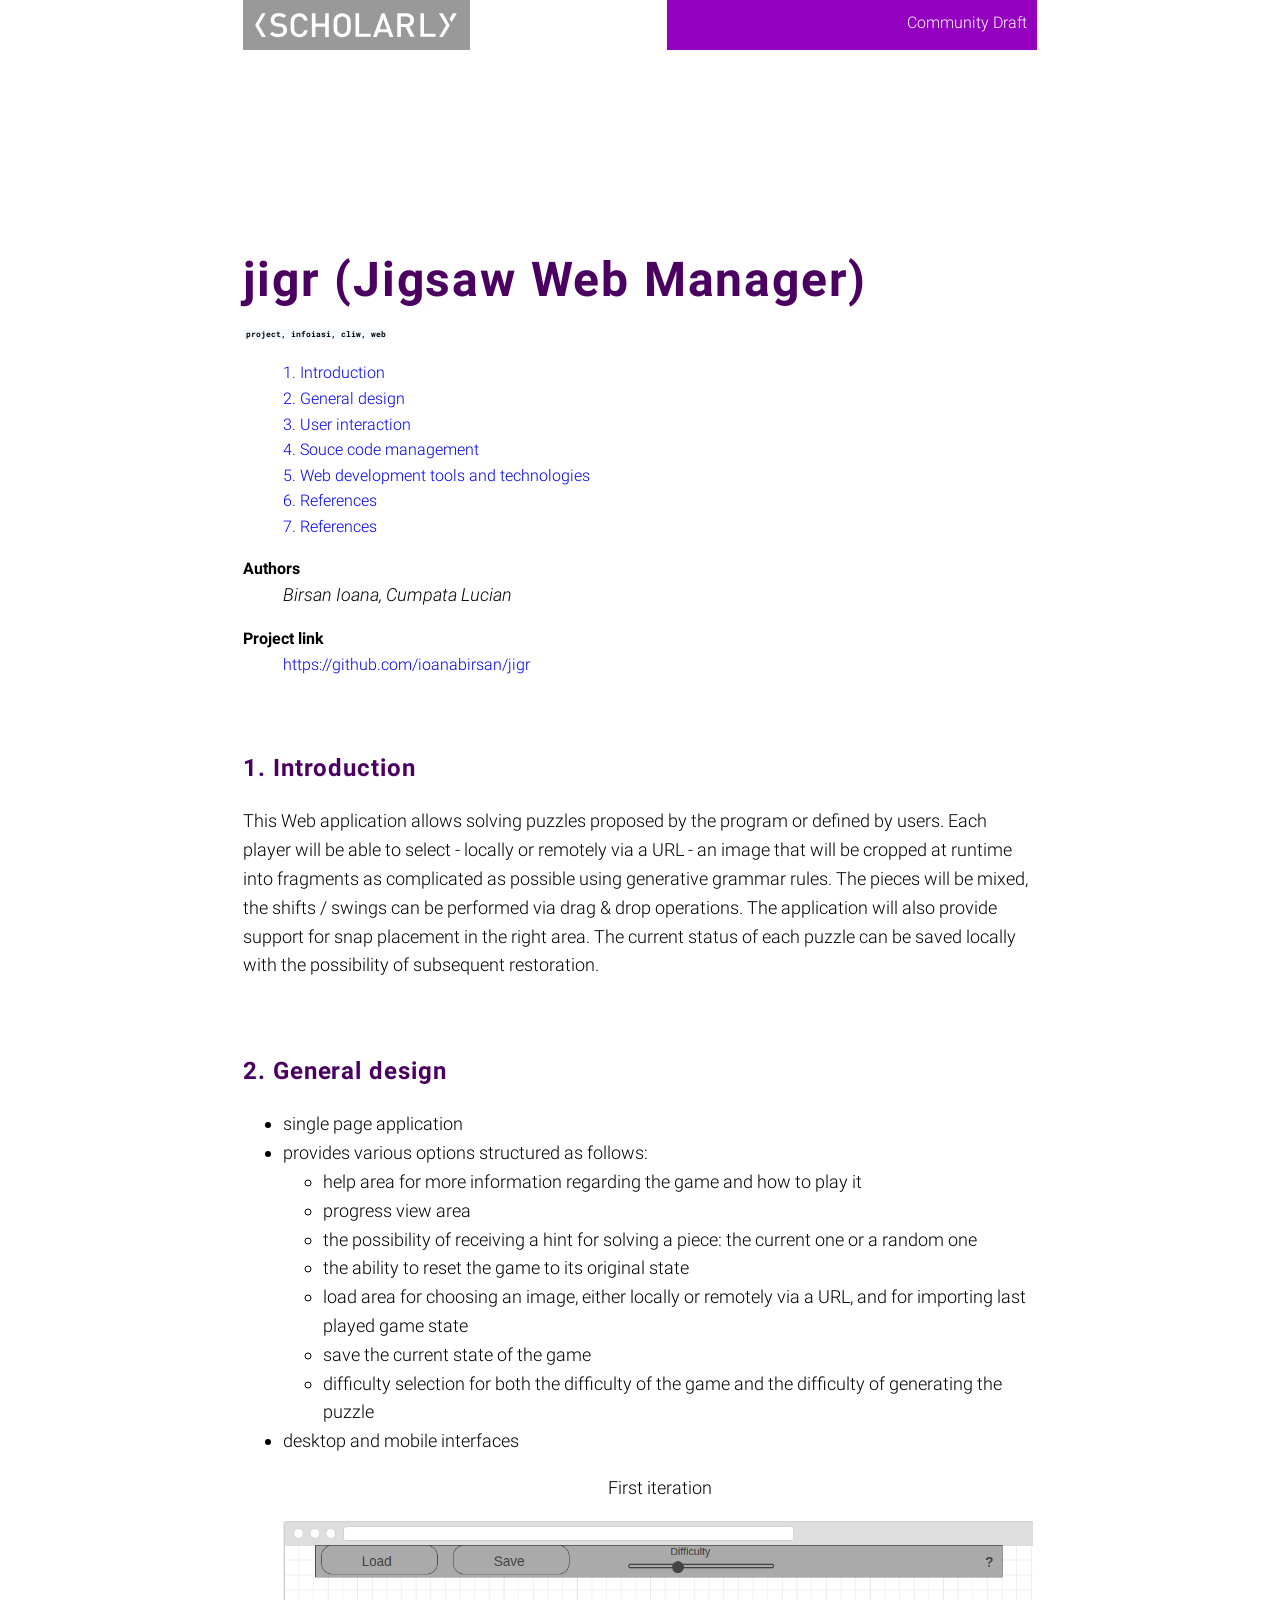
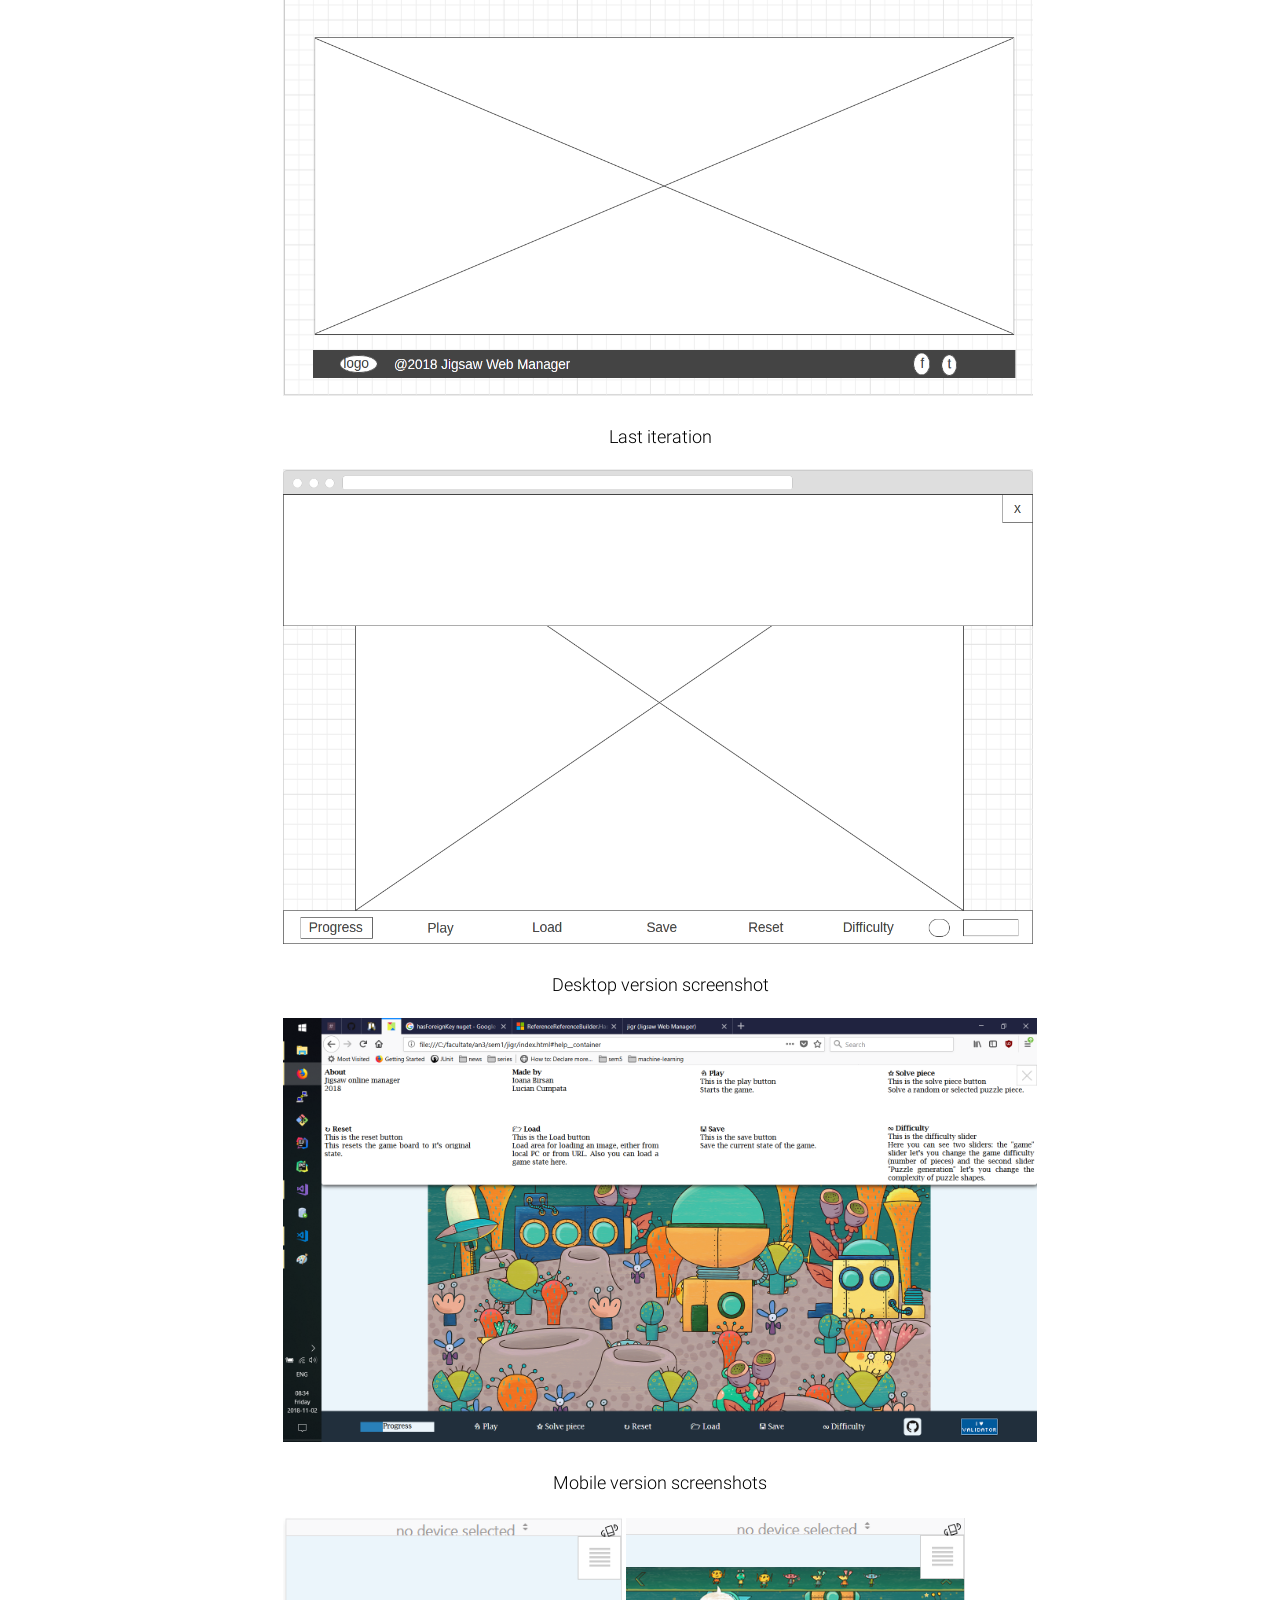
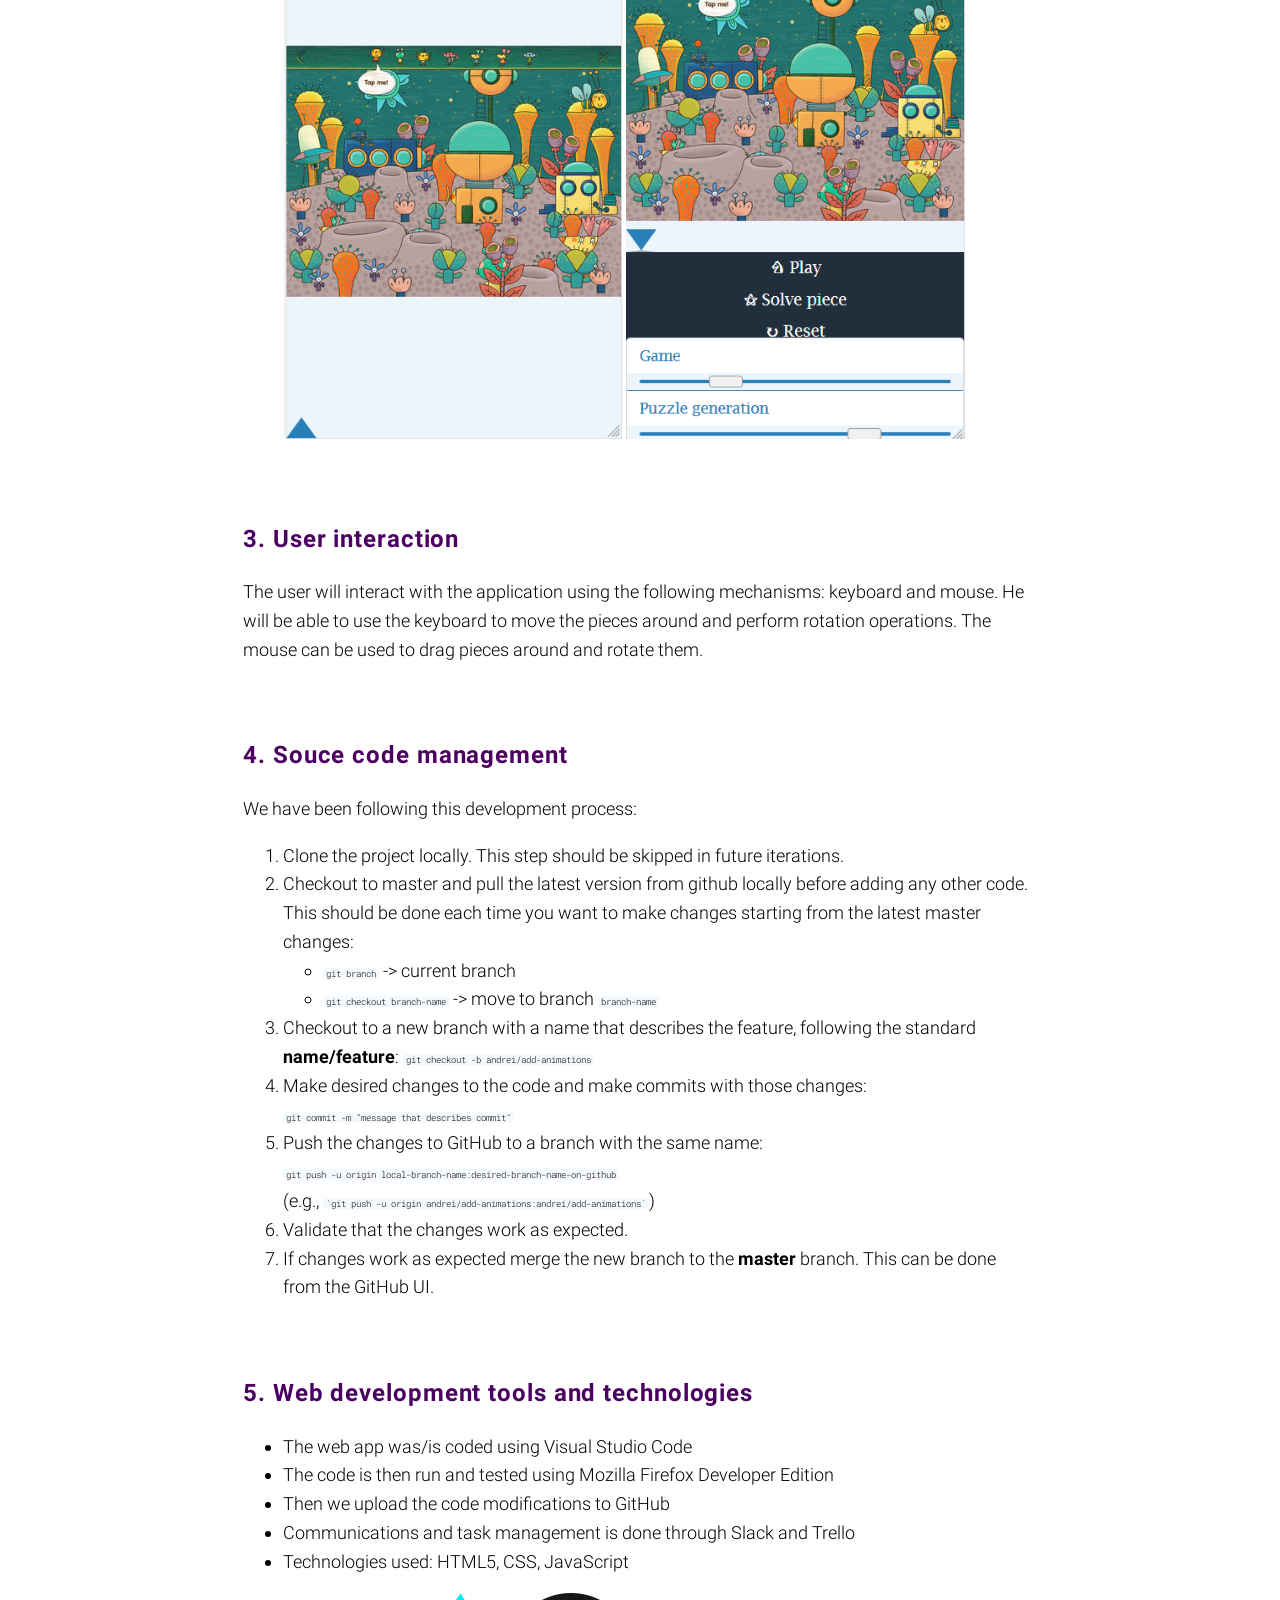
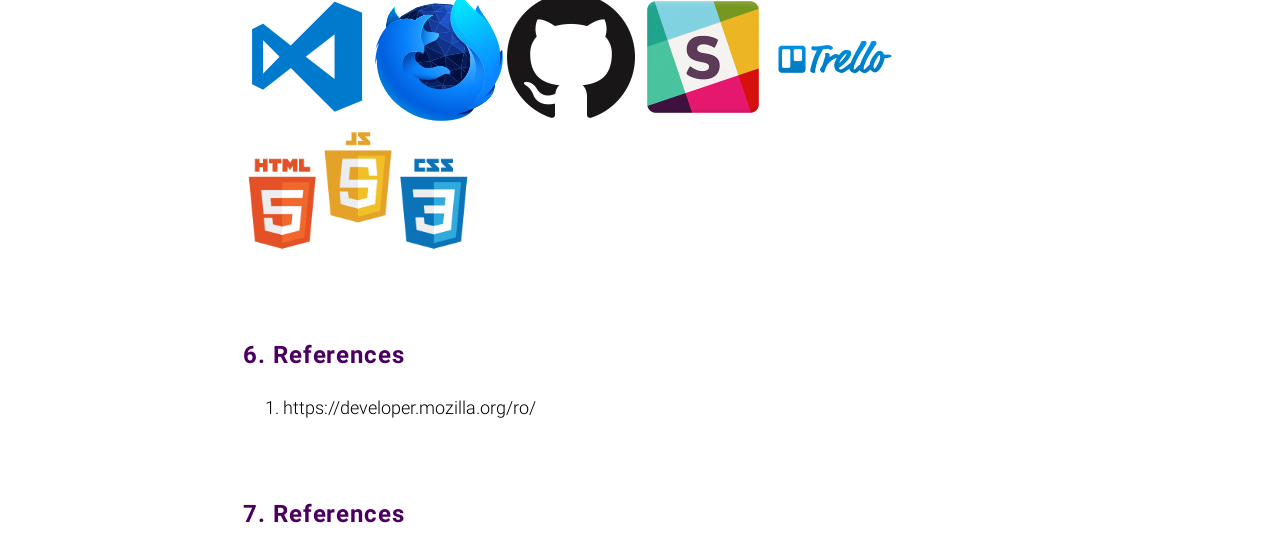
==== docs/index.html @ 9049e18c "Correct script reference location" ====
<!DOCTYPE html>
<html>

<head>
    <meta charset="utf-8">
    <meta name="viewport" content="width=device-width, initial-scale=1.0, user-scalable=yes">
    <title>jigr (Jigsaw Web Manager)</title>
    <link rel="stylesheet" href="css/scholarly.min.css">
    <script src="js/scholarly.min.js"></script>
</head>

<body prefix="schema: http://schema.org">
    <header>
        <div class="banner">
            <img src="scholarly-html.svg" width="227" height="50" alt="Scholarly HTML logo">
            <div class="status">Community Draft</div>
        </div>
        <h1>jigr (Jigsaw Web Manager)</h1>
        <code style=" font-weight:bold;">project, infoiasi, cliw,  web</code>
    </header>

    <div role="contentinfo">
        <dl>
            <dt>Authors</dt>
            <dd>
                <i style="font-size:large;">Birsan Ioana, Cumpata Lucian</i>
            </dd>
            <dt>Project link</dt>
            <dd>
                <a href="https://github.com/ioanabirsan/jigr">https://github.com/ioanabirsan/jigr </a>
            </dd>
        </dl>
    </div>

    <section id="introduction" role="doc-introduction">
        <h2>Introduction</h2>
        <p style="font-size:large;">
            This Web application allows solving puzzles proposed by the program or defined by users.
            Each player will be able to select - locally or remotely via a URL - an image
            that will be cropped at runtime into fragments as complicated as possible using generative grammar rules.
            The pieces will be mixed, the shifts / swings can be performed via drag & drop operations.
            The application will also provide support for snap placement in the right area.
            The current status of each puzzle can be saved locally with the possibility of subsequent restoration.
        </p>
    </section>

    <section id="concepts-on-design">
        <h2>General design</h2>
        <ul>
            <li style="font-size:large;">
                single page application
            </li>
            <li style="font-size:large;">
                provides various options structured as follows:
                <ul>
                    <li style="font-size:large;">help area for more information regarding the game and how to play it</li>
                    <li style="font-size:large;">progress view area</li>
                    <li style="font-size:large;">the possibility of receiving a hint for solving a piece: the current
                        one or a random one</li>
                    <li style="font-size:large;">the ability to reset the game to its original state</li>
                    <li style="font-size:large;">load area for choosing an image, either locally or remotely via a URL,
                        and for importing last played game state</li>
                    <li style="font-size:large;">save the current state of the game</li>
                    <li style="font-size:large;">difficulty selection for both the difficulty of the game and the
                        difficulty of generating the puzzle</li>
                </ul>
            </li>
            <li style="font-size:large;">
                desktop and mobile interfaces
                <p style="font-size:large; text-align: center;">First iteration</p>
                <img src="img/initial-layout.png" alt="initial desktop view" style="width:750px; height:475px;">
                <p style="font-size:large; text-align: center;">Last iteration</p>
                <img src="img/actual-layout.png" alt="initial desktop view" style="width:750px; height:475px;">
                <p style="font-size:large; text-align: center;">Desktop version screenshot</p>
                <img src="img/desktop.png" alt="desktop view" style="width:100%; height:100%;">
                <p style="font-size:large; text-align: center;">Mobile version screenshots</p>
                <img src="img/mobile-1.png" alt="mobile view" style="width:45%; height:100%;">
                <img src="img/mobile-2.png" alt="mobile view difficulty" style="width:45%; height:100%;">
            </li>
        </ul>
    </section>

    <section id="user-interaction">
        <h2>User interaction</h2>
        <p style="font-size:large;">The user will interact with the application using the following mechanisms:
            keyboard and mouse.
            He will be able to use the keyboard to move the pieces around and perform rotation operations. The mouse
            can be used
            to drag pieces around and rotate them.</p>
    </section>

    <section id="source-code-management">
        <h2>Souce code management</h2>
        <p style="font-size:large;">We have been following this development process:</p>
        <ol>
            <li style="font-size:large;">
                Clone the project locally. This step should be skipped in future iterations.
            </li>
            <li style="font-size:large;">
                Checkout to master and pull the latest version from github locally before adding any other code.
                This should be done each time you want to make changes starting from the latest master changes:
                <ul>
                    <li style="font-size:large;">
                        <code>git branch</code> -> current branch
                    </li>
                    <li style="font-size:large;">
                        <code>git checkout branch-name</code> -> move to branch <code>branch-name</code>
                    </li>
                </ul>
            </li>
            <li style="font-size:large;">
                Checkout to a new branch with a name that describes the feature, following the standard <b>name/feature</b>:
                <code>git checkout -b andrei/add-animations</code>
            </li>
            <li style="font-size:large;">
                Make desired changes to the code and make commits with those changes: <br>
                <code>git commit -m "message that describes commit"</code>
            </li>
            <li style="font-size:large;">
                Push the changes to GitHub to a branch with the same name: <br>
                <code>git push -u origin local-branch-name:desired-branch-name-on-github</code> <br>
                (e.g., <code>`git push -u origin andrei/add-animations:andrei/add-animations`</code>)
            </li>
            <li style="font-size:large;">
                Validate that the changes work as expected.
            </li>
            <li style="font-size:large;">
                If changes work as expected merge the new branch to the <b>master</b> branch. This can be done from the
                GitHub UI.
            </li>
        </ol>
    </section>

    <section id="web-dev-tools">
        <h2>Web development tools and technologies</h2>
        <ul>
            <li style="font-size:large;">
                The web app was/is coded using Visual Studio Code
            </li>
            <li style="font-size:large;">
                The code is then run and tested using Mozilla Firefox Developer Edition
            </li>
            <li style="font-size:large;">
                Then we upload the code modifications to GitHub
            </li>
            <li style="font-size:large;">
                Communications and task management is done through Slack and Trello
            </li>
            <li style="font-size:large;">
                Technologies used: HTML5, CSS, JavaScript
            </li>

        </ul>
        <img src="img/visual-studio-code-logo.png" alt="Visual Studio Code logo" style="width:128px; height:128px;">
        <img src="img/Firefox_Developer_Edition_Logo_2017.png" alt="Firefo dev logo" style="width:128px; height:128px;">
        <img src="img/github-logo.png" alt="GitHub logo" style="width:128px; height:128px;">
        <img src="img/Slack-logo.png" alt="Slack logo" style="width:128px; height:128px;">
        <img src="img/trello-logo.png" alt="Trello logo" style="width:128px; height:128px;">
        <img src="img/css3-html5-javascript-logo.png" alt="html5 css js logo" style="width:230px; height:128px;">
    </section>

    <section id="references">
        <h2>References</h2>
        <ol>
            <li style="font-size:large;">
                https://developer.mozilla.org/ro/
            </li>
        </ol>
    </section>

</body>

</html>
---- docs/css/scholarly.min.css ----
/*! normalize.css v3.0.3 | MIT License | github.com/necolas/normalize.css */html{font-family:sans-serif;-ms-text-size-adjust:100%;-webkit-text-size-adjust:100%}body{margin:0}article,aside,details,figcaption,figure,footer,header,hgroup,main,menu,nav,section,summary{display:block}audio,canvas,progress,video{display:inline-block;vertical-align:baseline}audio:not([controls]){display:none;height:0}[hidden],template{display:none}a{background-color:transparent}a:active,a:hover{outline:0}abbr[title]{border-bottom:1px dotted}b,strong{font-weight:700}dfn{font-style:italic}h1{font-size:2em;margin:.67em 0}mark{background:#ff0;color:#000}small{font-size:80%}sub,sup{font-size:75%;line-height:0;position:relative;vertical-align:baseline}sup{top:-.5em}sub{bottom:-.25em}img{border:0}svg:not(:root){overflow:hidden}figure{margin:1em 40px}hr{box-sizing:content-box;height:0}pre{overflow:auto}code,kbd,pre,samp{font-family:monospace;font-size:1em}button,input,optgroup,select,textarea{color:inherit;font:inherit;margin:0}button{overflow:visible}button,select{text-transform:none}button,html input[type=button],input[type=reset],input[type=submit]{-webkit-appearance:button;cursor:pointer}button[disabled],html input[disabled]{cursor:default}button::-moz-focus-inner,input::-moz-focus-inner{border:0;padding:0}input{line-height:normal}input[type=checkbox],input[type=radio]{box-sizing:border-box;padding:0}input[type=number]::-webkit-inner-spin-button,input[type=number]::-webkit-outer-spin-button{height:auto}input[type=search]{-webkit-appearance:textfield;box-sizing:content-box}input[type=search]::-webkit-search-cancel-button,input[type=search]::-webkit-search-decoration{-webkit-appearance:none}fieldset{border:1px solid silver;margin:0 2px;padding:.35em .625em .75em}legend{border:0;padding:0}textarea{overflow:auto}optgroup{font-weight:700}table{border-collapse:collapse;border-spacing:0}td,th{padding:0}@font-face{font-family:Roboto;font-weight:300;font-style:normal;src:url(../fonts/Roboto-300/Roboto-300.eot);src:url(../fonts/Roboto-300/Roboto-300.eot?#iefix) format('embedded-opentype'),local('Roboto Light'),local('Roboto-300'),url(../fonts/Roboto-300/Roboto-300.woff2) format('woff2'),url(../fonts/Roboto-300/Roboto-300.woff) format('woff'),url(../fonts/Roboto-300/Roboto-300.ttf) format('truetype'),url(../fonts/Roboto-300/Roboto-300.svg#Roboto) format('svg')}@font-face{font-family:Roboto;font-weight:700;font-style:normal;src:url(../fonts/Roboto-700/Roboto-700.eot);src:url(../fonts/Roboto-700/Roboto-700.eot?#iefix) format('embedded-opentype'),local('Roboto Bold'),local('Roboto-700'),url(../fonts/Roboto-700/Roboto-700.woff2) format('woff2'),url(../fonts/Roboto-700/Roboto-700.woff) format('woff'),url(../fonts/Roboto-700/Roboto-700.ttf) format('truetype'),url(../fonts/Roboto-700/Roboto-700.svg#Roboto) format('svg')}@font-face{font-family:Roboto;font-weight:300;font-style:italic;src:url(../fonts/Roboto-300italic/Roboto-300italic.eot);src:url(../fonts/Roboto-300italic/Roboto-300italic.eot?#iefix) format('embedded-opentype'),local('Roboto Light Italic'),local('Roboto-300italic'),url(../fonts/Roboto-300italic/Roboto-300italic.woff2) format('woff2'),url(../fonts/Roboto-300italic/Roboto-300italic.woff) format('woff'),url(../fonts/Roboto-300italic/Roboto-300italic.ttf) format('truetype'),url(../fonts/Roboto-300italic/Roboto-300italic.svg#Roboto) format('svg')}@font-face{font-family:Roboto;font-weight:700;font-style:italic;src:url(../fonts/Roboto-700italic/Roboto-700italic.eot);src:url(../fonts/Roboto-700italic/Roboto-700italic.eot?#iefix) format('embedded-opentype'),local('Roboto Bold Italic'),local('Roboto-700italic'),url(../fonts/Roboto-700italic/Roboto-700italic.woff2) format('woff2'),url(../fonts/Roboto-700italic/Roboto-700italic.woff) format('woff'),url(../fonts/Roboto-700italic/Roboto-700italic.ttf) format('truetype'),url(../fonts/Roboto-700italic/Roboto-700italic.svg#Roboto) format('svg')}@font-face{font-family:Roboto Mono;font-weight:300;font-style:normal;src:url(../fonts/Roboto-Mono-300/Roboto-Mono-300.eot);src:url(../fonts/Roboto-Mono-300/Roboto-Mono-300.eot?#iefix) format('embedded-opentype'),local('Roboto Mono Light'),local('Roboto-Mono-300'),url(../fonts/Roboto-Mono-300/Roboto-Mono-300.woff2) format('woff2'),url(../fonts/Roboto-Mono-300/Roboto-Mono-300.woff) format('woff'),url(../fonts/Roboto-Mono-300/Roboto-Mono-300.ttf) format('truetype'),url(../fonts/Roboto-Mono-300/Roboto-Mono-300.svg#RobotoMono) format('svg')}@font-face{font-family:Roboto Mono;font-weight:700;font-style:normal;src:url(../fonts/Roboto-Mono-700/Roboto-Mono-700.eot);src:url(../fonts/Roboto-Mono-700/Roboto-Mono-700.eot?#iefix) format('embedded-opentype'),local('Roboto Mono Bold'),local('Roboto-Mono-700'),url(../fonts/Roboto-Mono-700/Roboto-Mono-700.woff2) format('woff2'),url(../fonts/Roboto-Mono-700/Roboto-Mono-700.woff) format('woff'),url(../fonts/Roboto-Mono-700/Roboto-Mono-700.ttf) format('truetype'),url(../fonts/Roboto-Mono-700/Roboto-Mono-700.svg#RobotoMono) format('svg')}body{max-width:21cm;margin:auto;line-height:1.6;font-weight:300;font-family:Roboto,sans-serif}header>h1{margin:0;font-size:3em;padding-top:4em}div.banner{display:-webkit-flex;display:-ms-flexbox;display:flex;-webkit-justify-content:space-between;-ms-flex-pack:justify;justify-content:space-between}div.banner>img{height:100%}div.banner>div.status{color:#fff;background:#9400bf;width:350px;padding:10px;text-align:right}h1,h2,h3,h4,h5,h6{letter-spacing:.0375em}h1,h2{color:#4b0061}h2{margin-top:3em}h3{margin-top:2.5em}h4{font-weight:300;font-size:1.2em;-webkit-font-feature-settings:"c2sc";font-feature-settings:"c2sc";font-variant:small-caps;margin:2em 0 .5em}[role=contentinfo] a{text-decoration:none}[role=directory] ol,ol[role=directory]{list-style-type:none}[role=contentinfo] dt{font-weight:700}[role=contentinfo] dd{margin-bottom:1em}a.onto{text-decoration:none;background:linear-gradient(0deg,rgba(255,0,0,.4),rgba(255,0,0,.4) 15%,#fff 16%);color:#434343}a.onto,code,pre{font-family:Roboto Mono,monospace; background-color:  #f4f9fe ; border-radius: 3px; padding: 0 3px; font-size: 0.5em;}p.issue{border-left:3px solid red;padding:.5em 1em}@media screen and (max-width:577px){div.status{width:auto}}@media screen and (max-width:980px){body{margin:0 2em}}
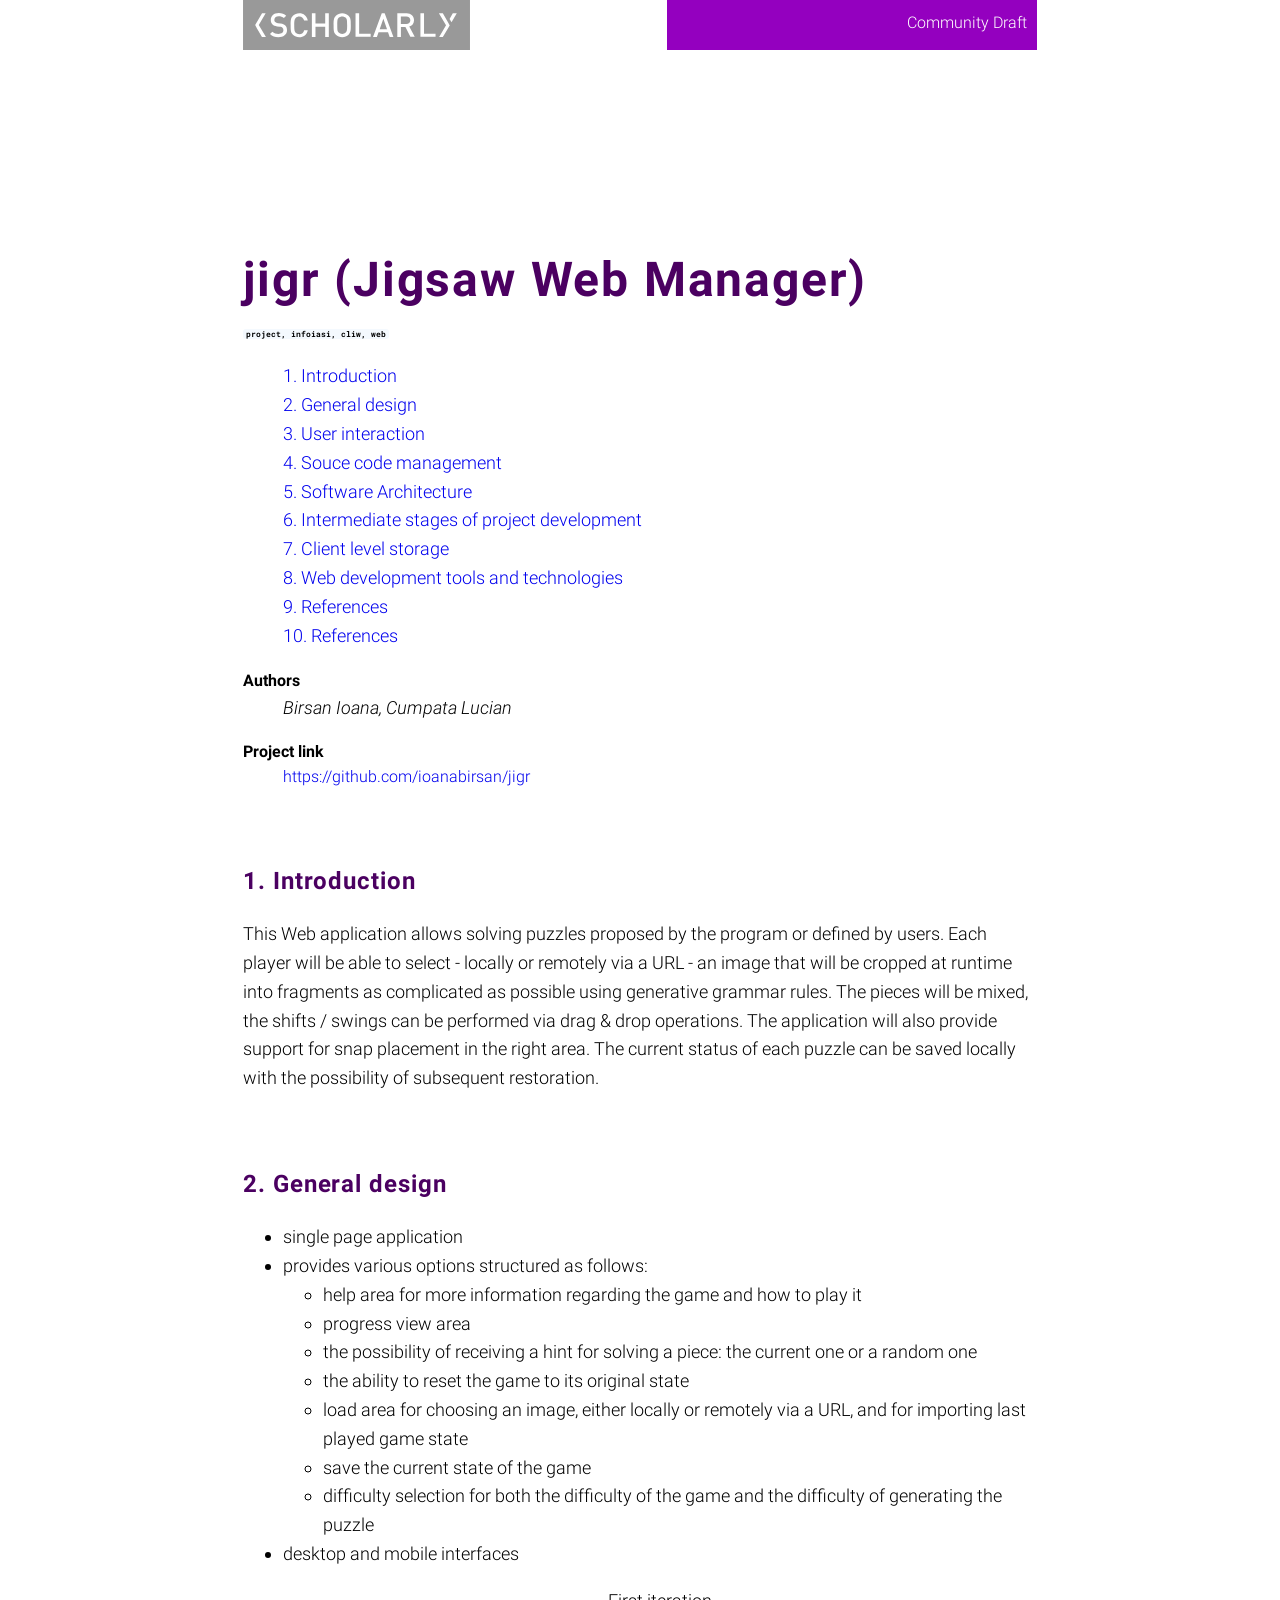
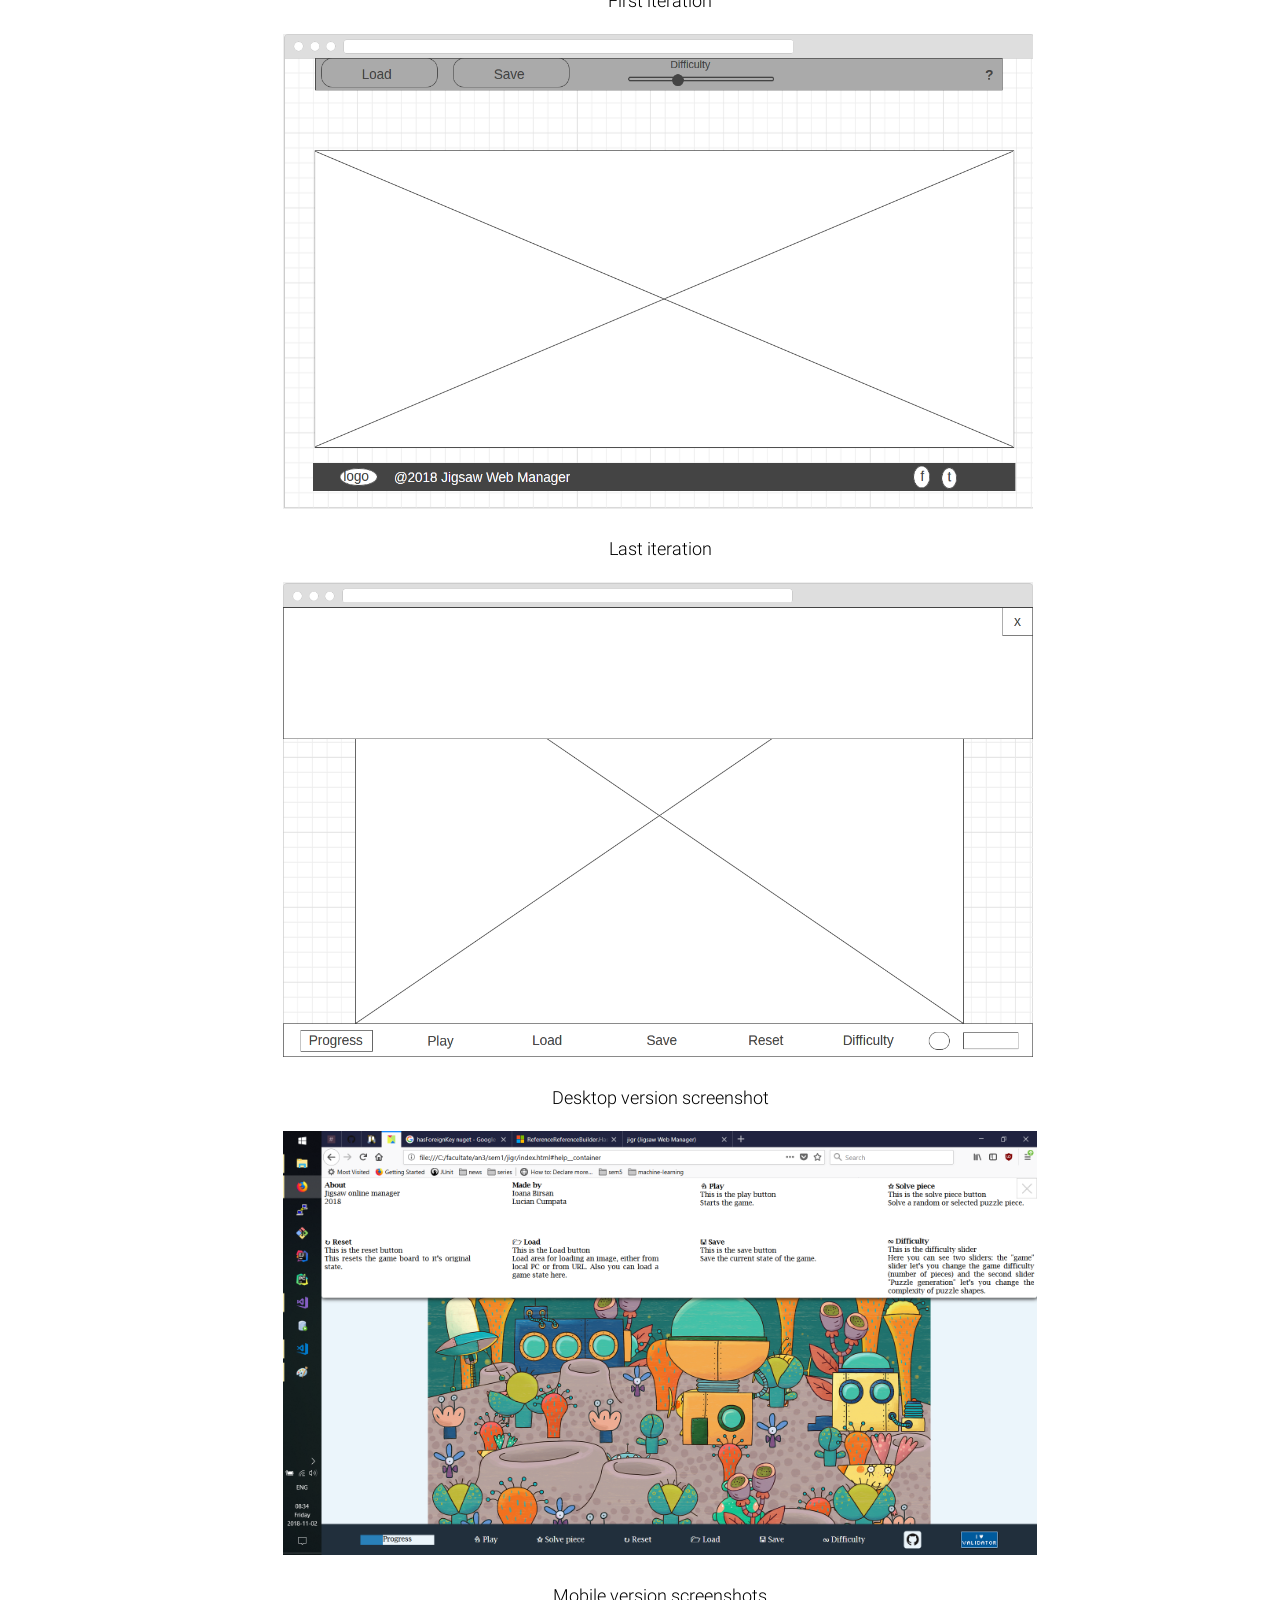
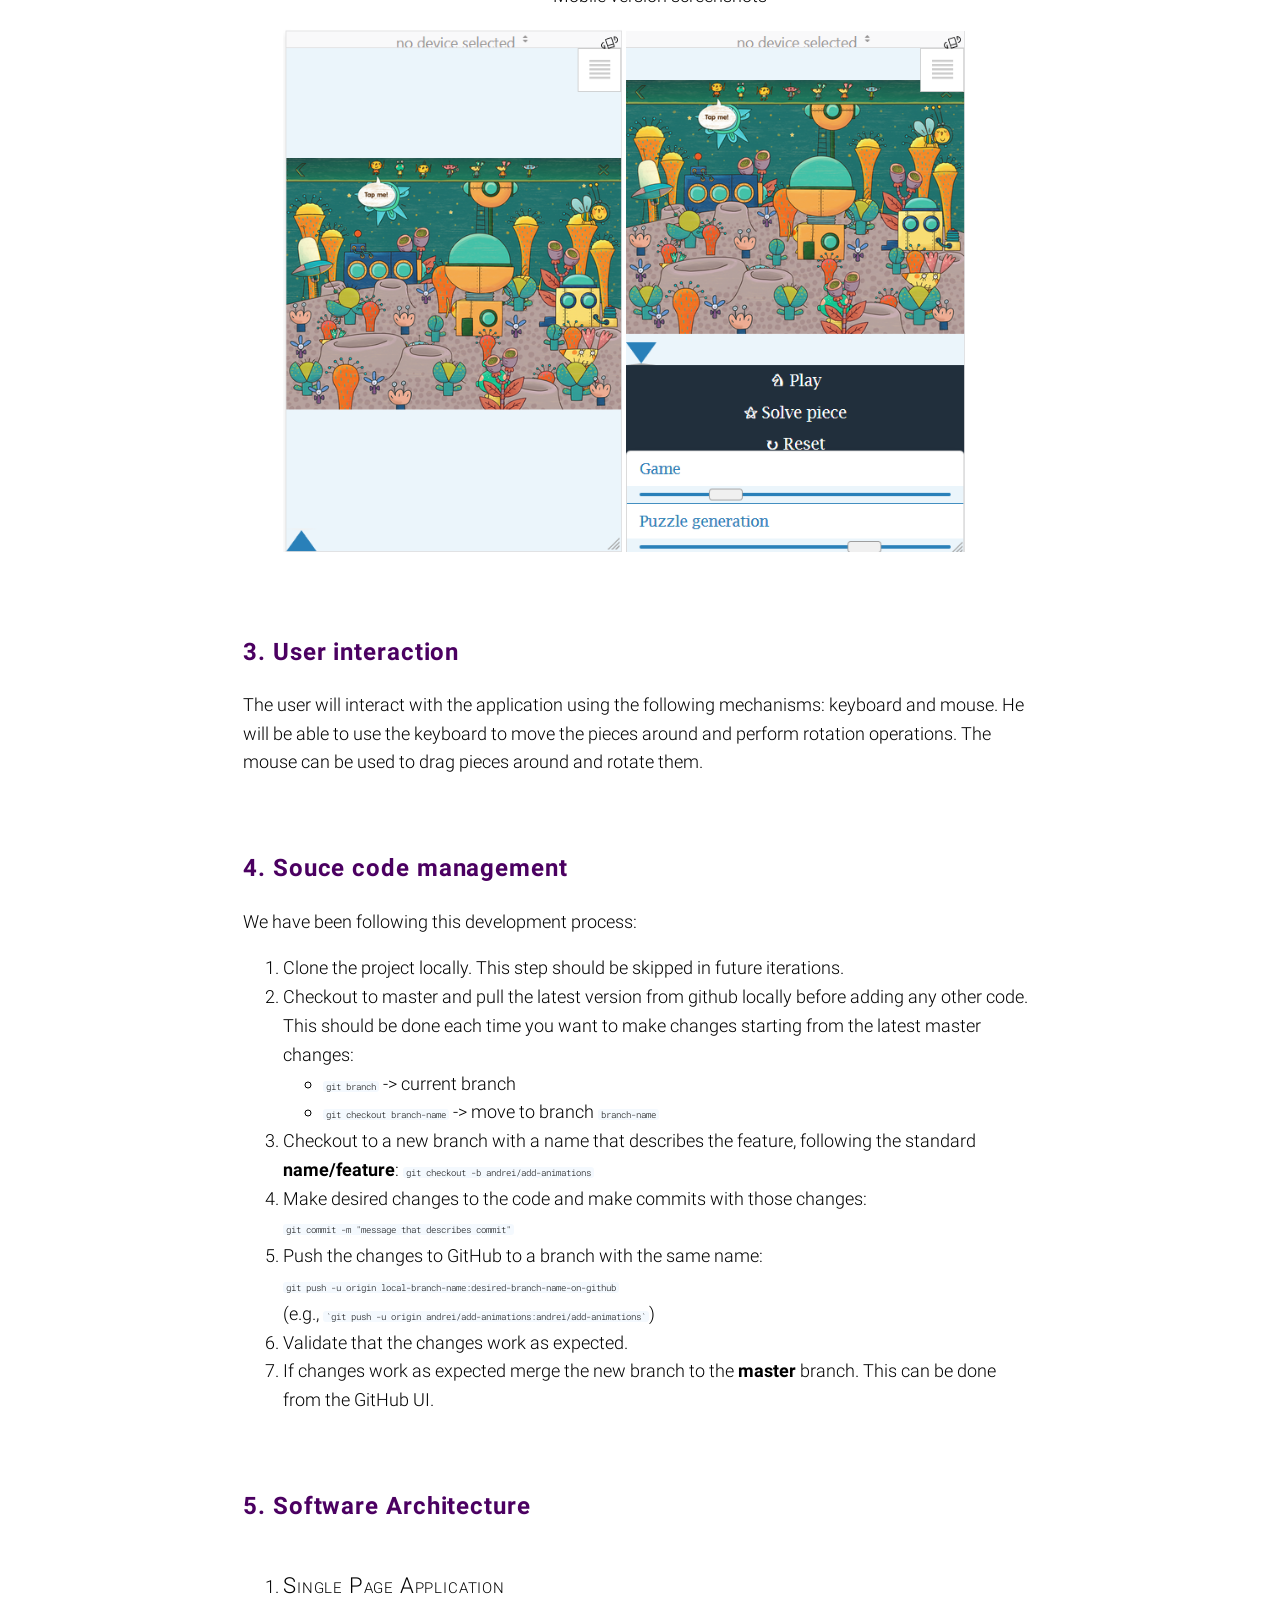
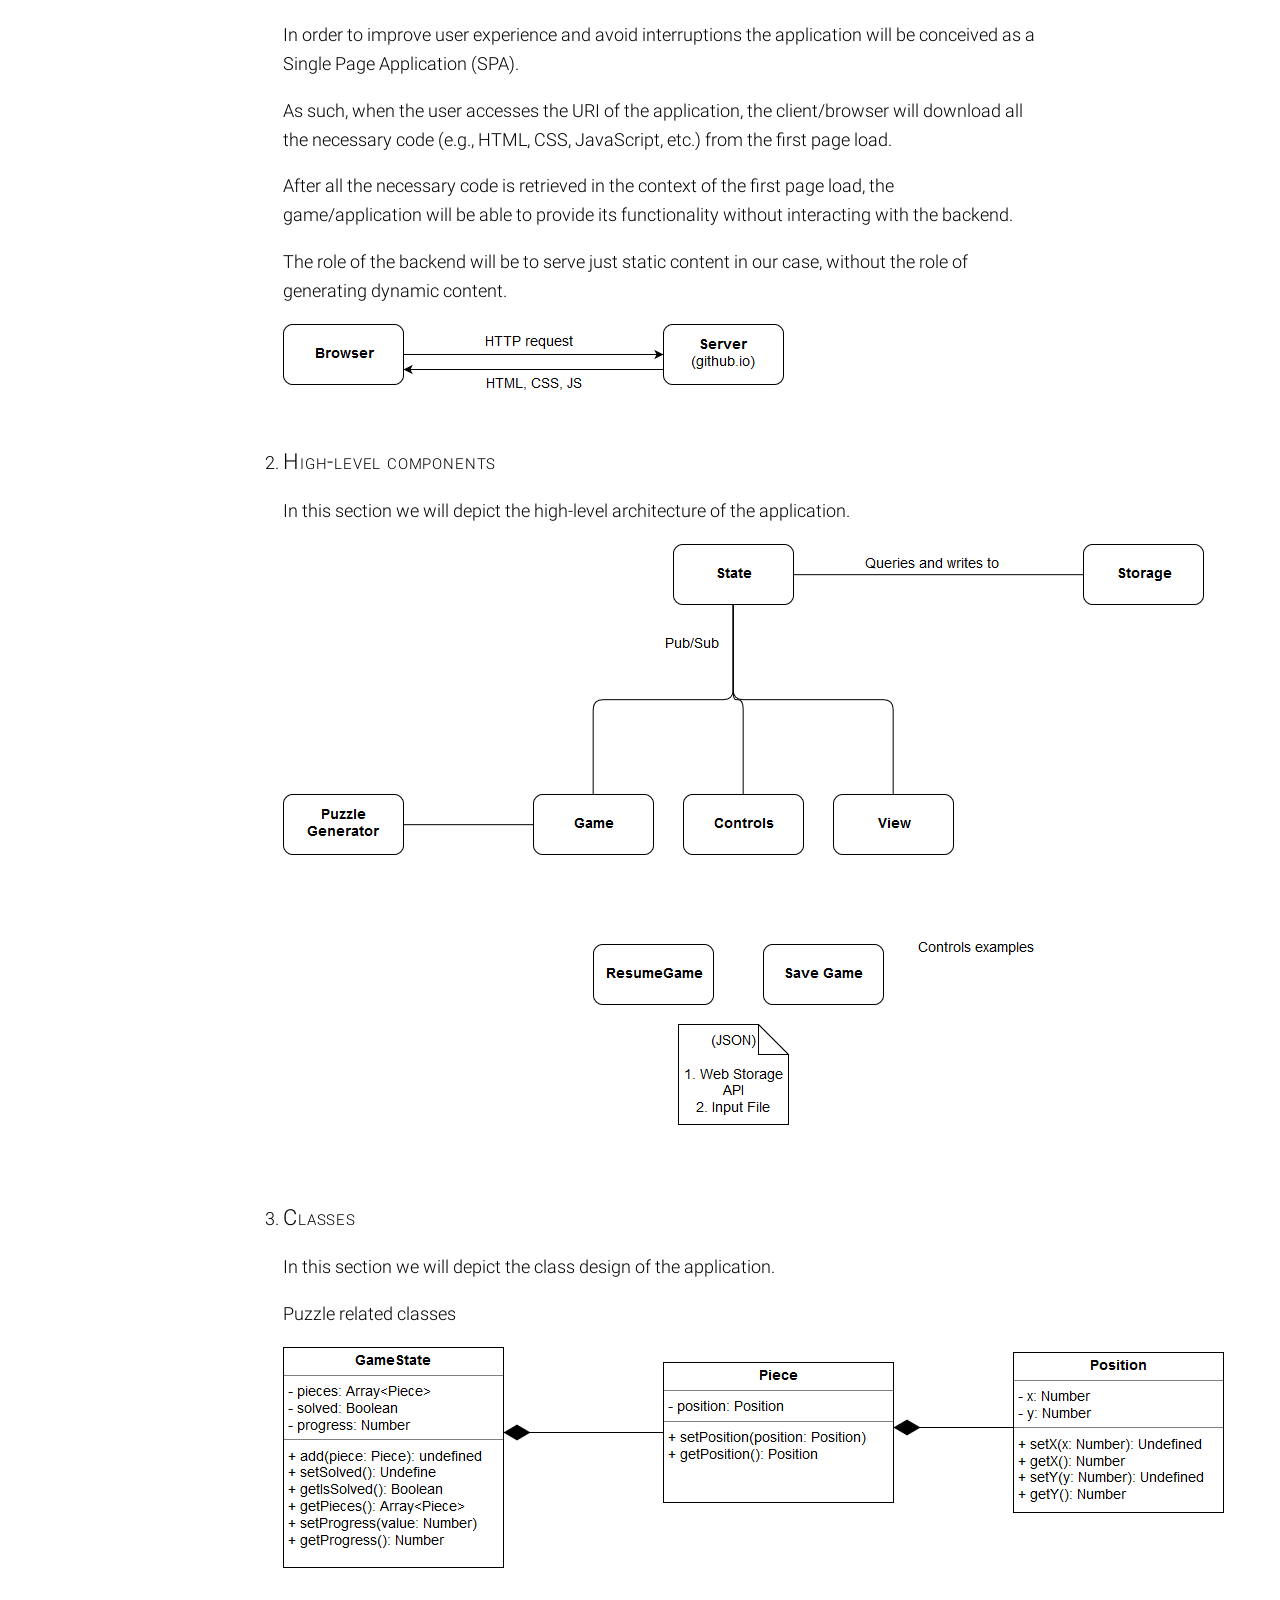
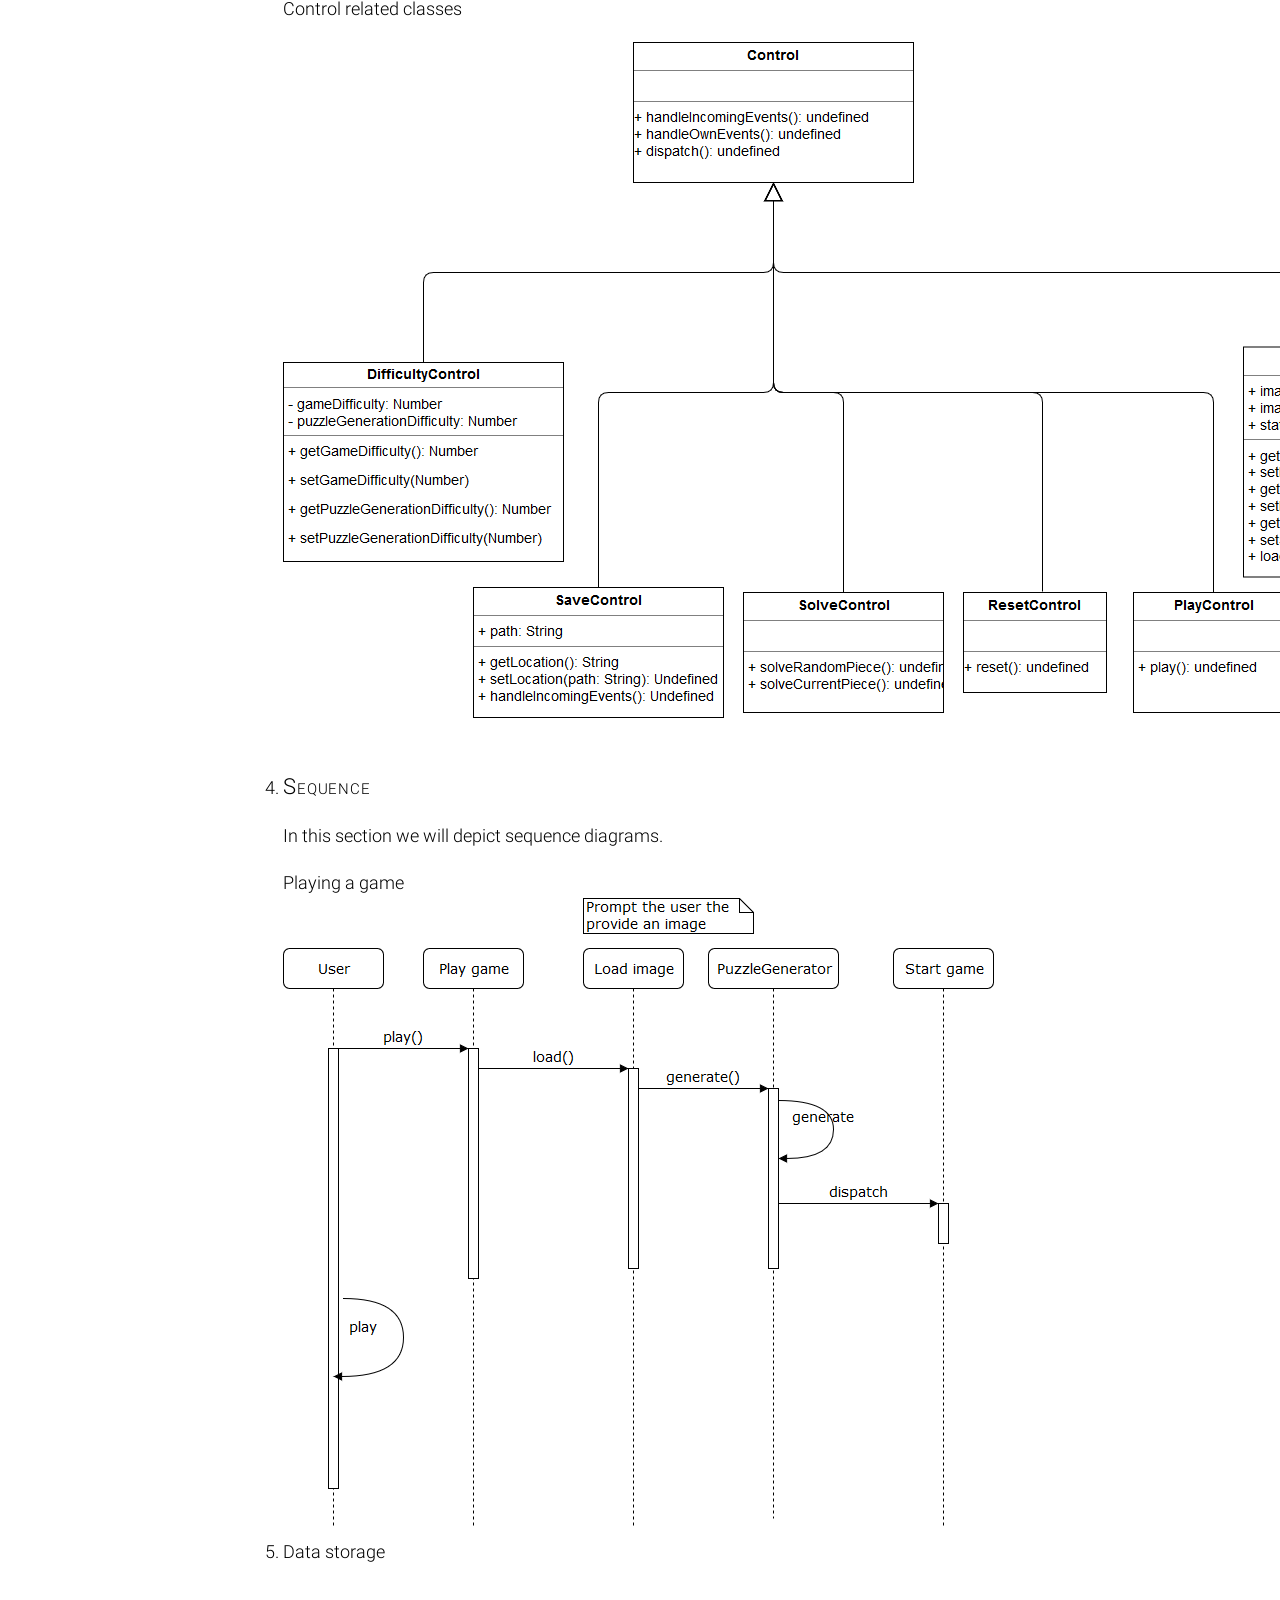
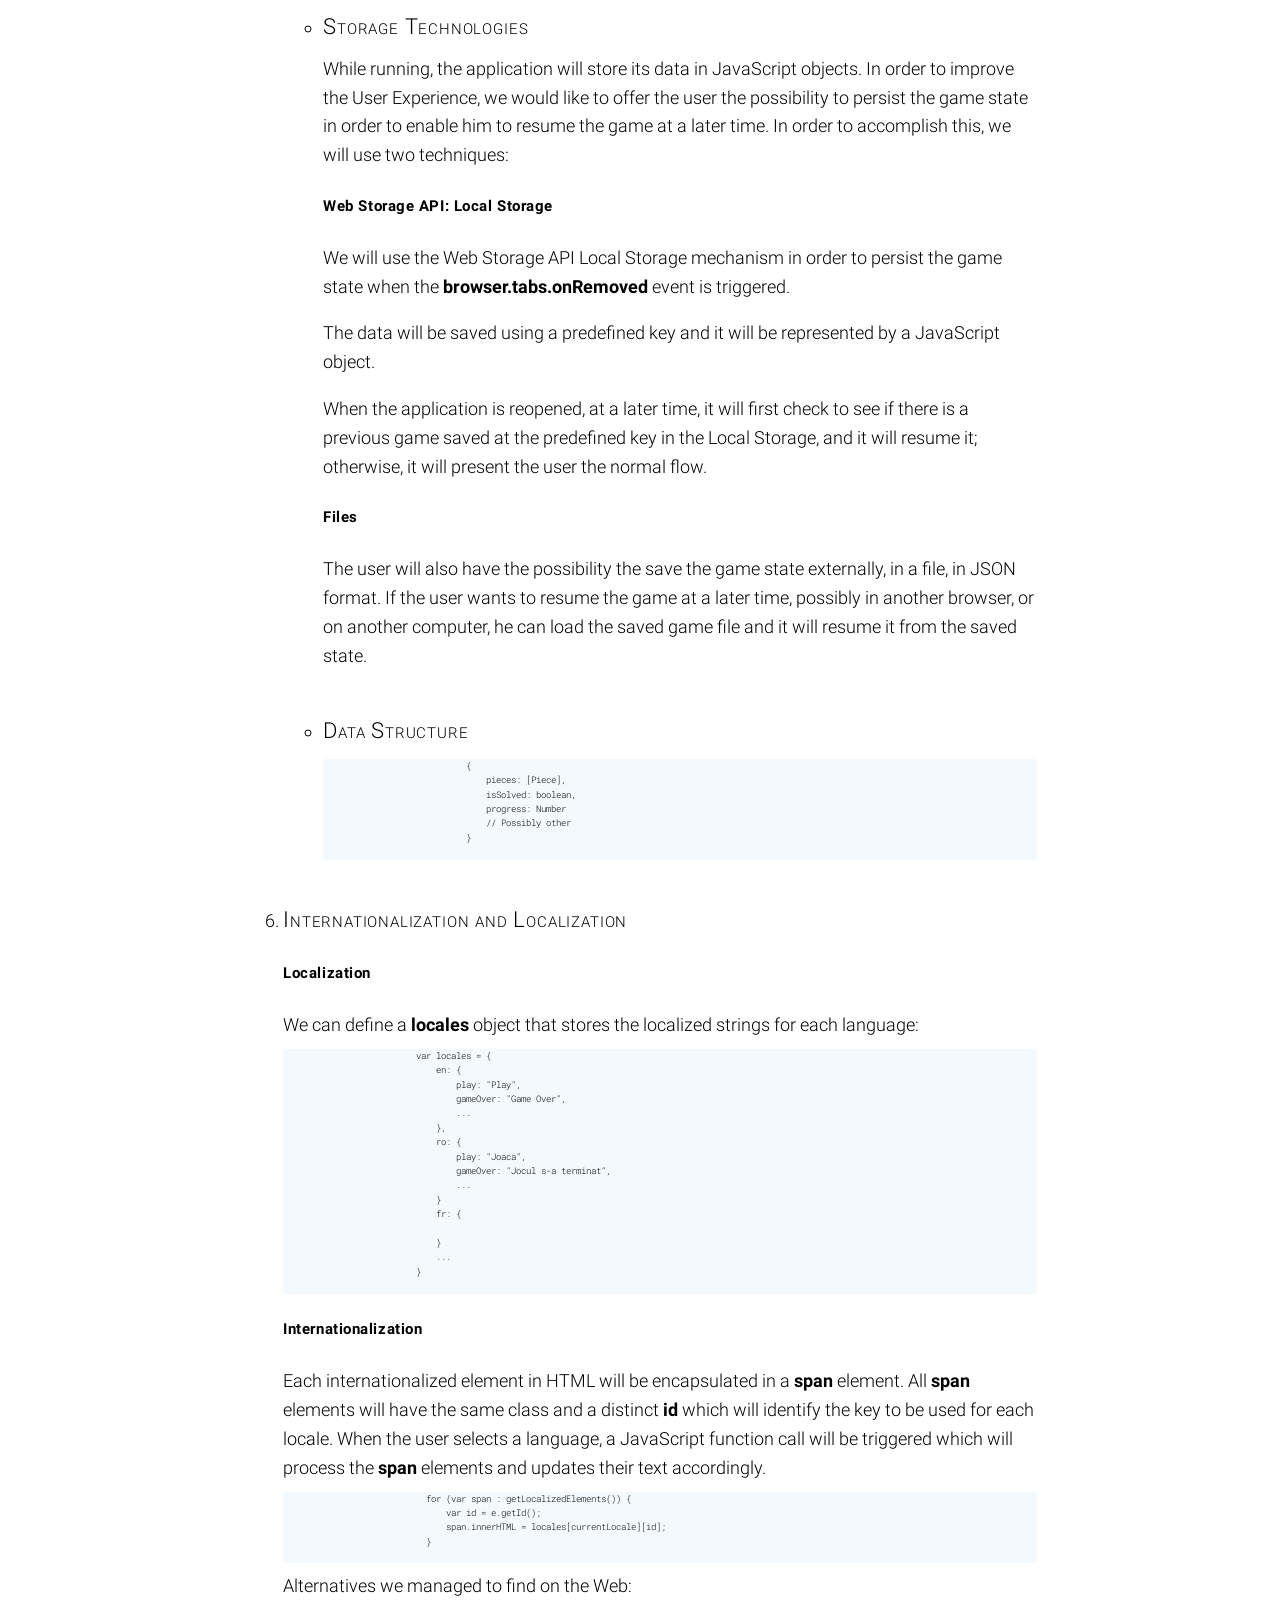
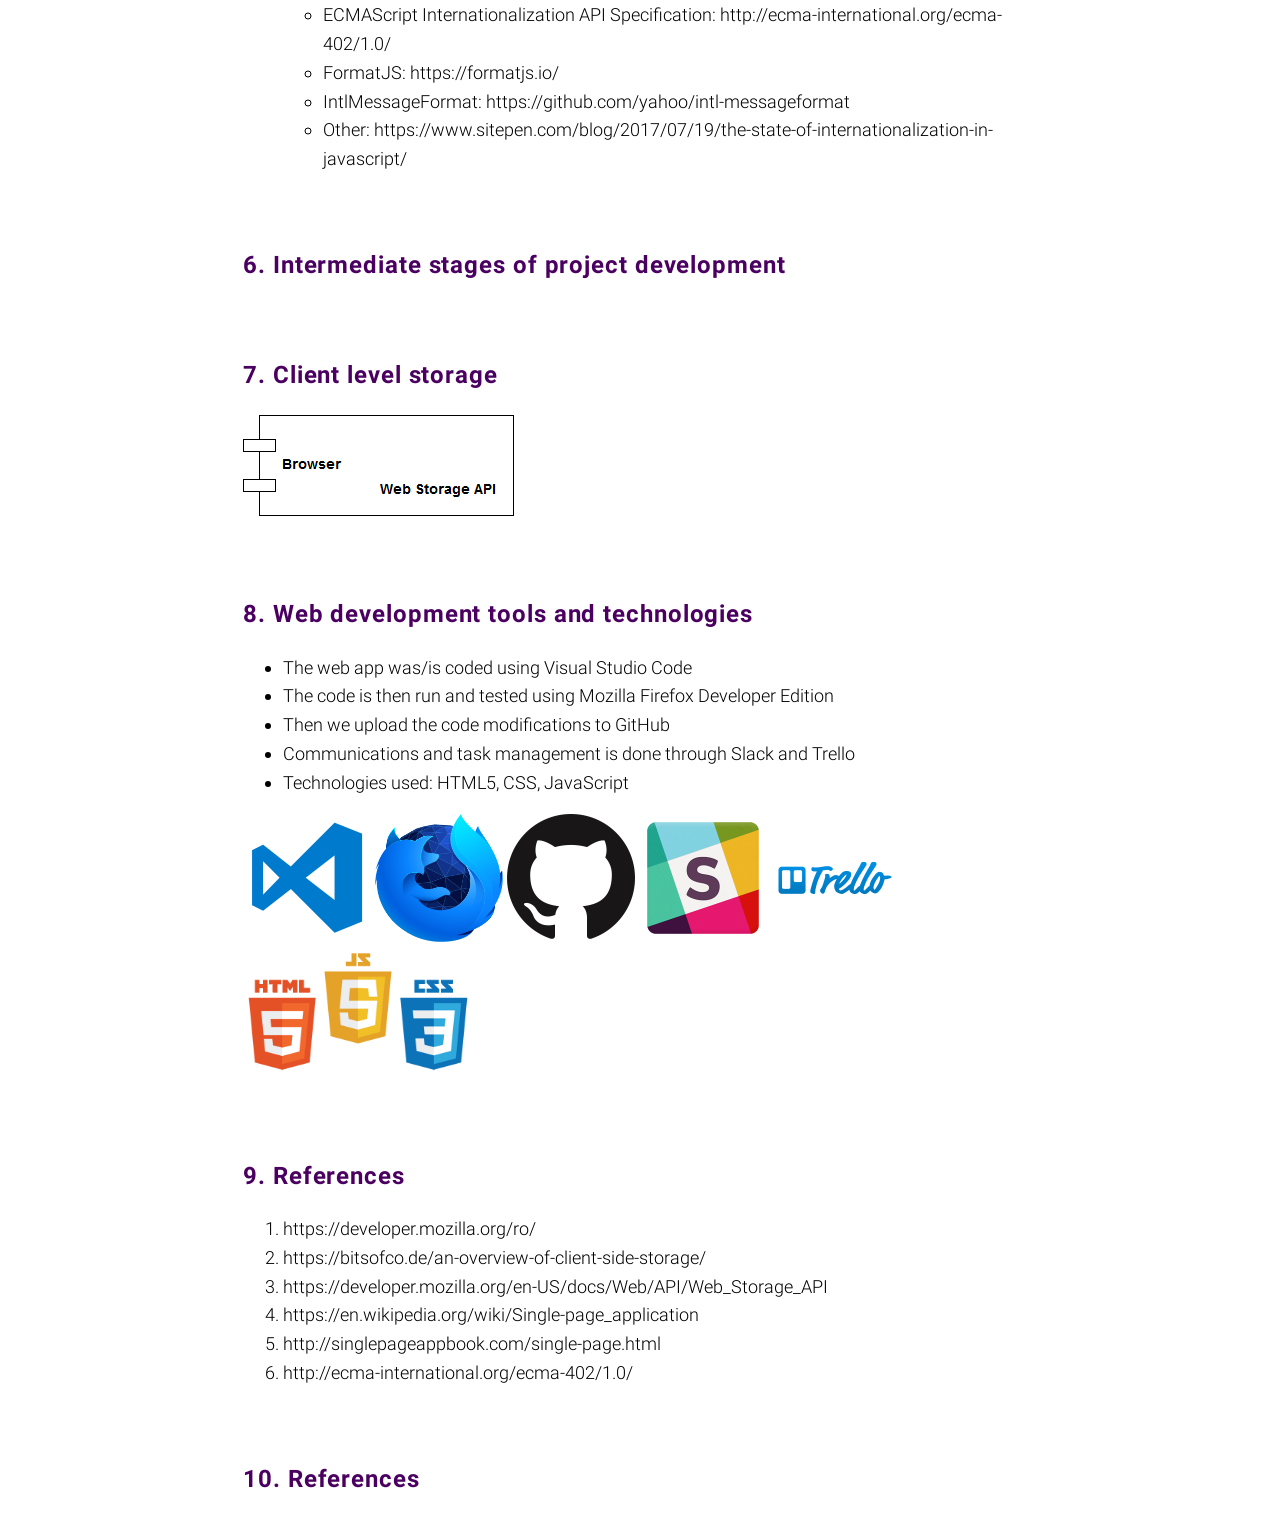
==== commit 6c31901f: "Add documentation for project architecture" ====
--- a/docs/index.html
+++ b/docs/index.html
@@ -7,16 +7,23 @@
     <title>jigr (Jigsaw Web Manager)</title>
     <link rel="stylesheet" href="css/scholarly.min.css">
     <script src="js/scholarly.min.js"></script>
+
+    <style>
+        p, li, ol {
+            font-size: large;
+        }
+    </style>
 </head>
 
-<body prefix="schema: http://schema.org">
-    <header>
-        <div class="banner">
-            <img src="scholarly-html.svg" width="227" height="50" alt="Scholarly HTML logo">
-            <div class="status">Community Draft</div>
-        </div>
-        <h1>jigr (Jigsaw Web Manager)</h1>
-        <code style=" font-weight:bold;">project, infoiasi, cliw,  web</code>
+<body itemscope="itemscope" itemtype="https://schema.org/ScholarlyArticle" schema: http://schema.org"> <header
+    itemscope="itemscope" itemtype="https://schema.org/WPHeader">
+    <div class="banner">
+        <img itemscope="itemscope" itemtype="https://schema.org/ImageObject" src="scholarly-html.svg" width="227"
+            height="50" alt="Scholarly HTML logo">
+        <div class="status">Community Draft</div>
+    </div>
+    <h1 itemscope="itemscope" itemtype="https://schema.org/Game">jigr (Jigsaw Web Manager)</h1>
+    <code itemscope="itemscope" itemtype="https://schema.org/CollegeOrUniversity" style=" font-weight:bold;">project, infoiasi, cliw,  web</code>
     </header>
 
     <div role="contentinfo">
@@ -68,14 +75,19 @@
             <li style="font-size:large;">
                 desktop and mobile interfaces
                 <p style="font-size:large; text-align: center;">First iteration</p>
-                <img src="img/initial-layout.png" alt="initial desktop view" style="width:750px; height:475px;">
+                <img itemscope="itemscope" itemtype="https://schema.org/ImageObject" src="img/initial-layout.png" alt="initial desktop view"
+                    style="width:750px; height:475px;">
                 <p style="font-size:large; text-align: center;">Last iteration</p>
-                <img src="img/actual-layout.png" alt="initial desktop view" style="width:750px; height:475px;">
+                <img itemscope="itemscope" itemtype="https://schema.org/ImageObject" src="img/actual-layout.png" alt="initial desktop view"
+                    style="width:750px; height:475px;">
                 <p style="font-size:large; text-align: center;">Desktop version screenshot</p>
-                <img src="img/desktop.png" alt="desktop view" style="width:100%; height:100%;">
+                <img itemscope="itemscope" itemtype="https://schema.org/ImageObject" src="img/desktop.png" alt="desktop view"
+                    style="width:100%; height:100%;">
                 <p style="font-size:large; text-align: center;">Mobile version screenshots</p>
-                <img src="img/mobile-1.png" alt="mobile view" style="width:45%; height:100%;">
-                <img src="img/mobile-2.png" alt="mobile view difficulty" style="width:45%; height:100%;">
+                <img itemscope="itemscope" itemtype="https://schema.org/ImageObject" src="img/mobile-1.png" alt="mobile view"
+                    style="width:45%; height:100%;">
+                <img itemscope="itemscope" itemtype="https://schema.org/ImageObject" src="img/mobile-2.png" alt="mobile view difficulty"
+                    style="width:45%; height:100%;">
             </li>
         </ul>
     </section>
@@ -131,6 +143,176 @@
         </ol>
     </section>
 
+    <section id="software-architecture">
+        <h2>Software Architecture</h2>
+        <ol>
+            <li style="font-size:large;">
+                <h4>Single Page Application</h4>
+                <p>
+                    In order to improve user experience and
+                    avoid interruptions the application will be conceived
+                    as a Single Page Application (SPA).
+                </p>
+                <p>
+                    As such, when the user accesses the URI of the application,
+                    the client/browser will download all the necessary
+                    code (e.g., HTML, CSS, JavaScript, etc.) from the first page load.
+                </p>
+                <p>
+                    After all the necessary code is retrieved in the context
+                    of the first page load, the game/application will be able to provide
+                    its functionality without interacting with the backend.
+                </p>    
+                <p>
+                    The role of the backend will be to serve just static content in
+                    our case, without the role of generating dynamic content.
+                </p>
+                <img src="diagrams/component/client-server.png" alt="client-server-diagram">
+            </li>
+            <li style="font-size:large;">
+                <h4>High-level components</h4>
+                <p>
+                    In this section we will depict the high-level architecture of the 
+                    application. 
+                </p>
+                <img src="diagrams/component/high-level.png" alt="High level">
+            </li>
+            <li style="font-size:large;">
+                <h4>Classes</h4>
+                <p>
+                    In this section we will depict the class design of the application.
+                </p>
+
+                <p>Puzzle related classes</p>
+                <img src="diagrams/class/puzzle.png" alt="Puzzle">
+
+                <p>Control related classes</p>
+                <img src="diagrams/class/control.png" alt="Control">
+            </li>
+            <li style="font-size:large;">
+                    <h4>Sequence</h4>
+                    <p>
+                        In this section we will depict sequence diagrams.
+                    </p>
+                    Playing a game
+                    <img src="diagrams/sequence/play-game.png" alt="play game">
+                </li>
+    
+    
+            <li style="font-size:large;">
+                Data storage
+                <ul>
+                    <li style="font-size:large;">
+                        <h4>Storage Technologies</h4>
+                        While running, the application will store its data in 
+                        JavaScript objects.
+                
+                        In order to improve the User Experience, we would like 
+                        to offer the user the possibility to persist the game 
+                        state in order to enable him to resume the game at a later time.
+                        In order to accomplish this, we will use two techniques:
+                
+                        <h5>Web Storage API: Local Storage</h5>
+                            We will use the Web Storage API Local Storage mechanism 
+                            in order to persist the game state when the <strong>browser.tabs.onRemoved</strong> event is 
+                            triggered. 
+                
+                            <p>
+                            The data will be saved using a predefined key and it will 
+                            be represented by a JavaScript object.
+                            </p>
+                
+                            When the application is reopened, at a later time, it 
+                            will first check to see if there is a previous game 
+                            saved at the predefined key in the Local Storage, and it will 
+                            resume it; otherwise, it will present the user the normal flow.
+                
+                        <h5>Files</h5>
+                            The user will also have the possibility the save 
+                            the game state externally, in a file, in JSON format.
+                
+                            If the user wants to resume the game at a later time, 
+                            possibly in another browser, or on another computer, he 
+                            can load the saved game file and it will resume it from the saved state.
+                    </li>
+                    <li style="font-size:large;">
+                        <h4>Data Structure</h4>
+                        <pre>
+                            {
+                                pieces: [Piece],
+                                isSolved: boolean,
+                                progress: Number
+                                // Possibly other
+                            }
+                        </pre>
+                        
+                    </li>
+                </ul>
+            </li>
+            <li style="font-size:large;">
+                <h4>Internationalization and Localization</h4>                         
+                        <h5>Localization</h5>
+                
+                          We can define a <strong>locales</strong> object that stores the localized strings for each language:
+
+                          <pre>
+                          var locales = {
+                              en: {
+                                  play: "Play",
+                                  gameOver: "Game Over",
+                                  ...
+                              },
+                              ro: {
+                                  play: "Joaca",
+                                  gameOver: "Jocul s-a terminat",
+                                  ...
+                              }
+                              fr: {
+                
+                              }
+                              ...
+                          }
+                        </pre>
+                        <h5>Internationalization</h5>
+                          Each internationalized element in HTML will be encapsulated in a <strong>span</strong> element. 
+                          All <strong>span</strong> elements will have the same class and a distinct <strong>id</strong> which will 
+                          identify the key to be used for each locale.
+                
+                          When the user selects a language, a JavaScript function call will be triggered which will process the 
+                          <strong>span</strong> elements and updates their text accordingly.
+                
+                        <pre>
+                            for (var span : getLocalizedElements()) {
+                                var id = e.getId();
+                                span.innerHTML = locales[currentLocale][id];
+                            }
+                        </pre>    
+
+                        Alternatives we managed to find on the Web:
+        
+                        <ul>
+                            <li>ECMAScript Internationalization API Specification: http://ecma-international.org/ecma-402/1.0/</li>
+                        
+                            <li>FormatJS: https://formatjs.io/</li>
+                        
+                            <li>IntlMessageFormat: https://github.com/yahoo/intl-messageformat </li>
+
+                            <li>Other: https://www.sitepen.com/blog/2017/07/19/the-state-of-internationalization-in-javascript/</li>
+                        </ul>
+            </li>
+        </ol>
+    </section>
+
+    <section id="project-development">
+        <h2 itemscope itemtype="https://pending.schema.org/Project">Intermediate stages of project development</h2>
+        <p style="font-size:large;"></p>
+    </section>
+
+    <section id="client-storage-solutions">
+        <h2>Client level storage</h2>
+        <img itemscope itemtype="https://schema.org/ImageObject" src="img/local-storage.png" alt="client level storage">
+    </section>
+
     <section id="web-dev-tools">
         <h2>Web development tools and technologies</h2>
         <ul>
@@ -162,9 +344,24 @@
     <section id="references">
         <h2>References</h2>
         <ol>
-            <li style="font-size:large;">
+            <li itemscope itemtype="https://schema.org/URL" style="font-size:large;">
                 https://developer.mozilla.org/ro/
             </li>
+            <li itemscope itemtype="https://schema.org/URL" style="font-size:large;">
+                https://bitsofco.de/an-overview-of-client-side-storage/
+            </li>
+            <li itemscope itemtype="https://schema.org/URL" style="font-size:large;">
+                https://developer.mozilla.org/en-US/docs/Web/API/Web_Storage_API
+            </li>
+            <li itemscope itemtype="https://schema.org/URL" style="font-size:large;">
+                https://en.wikipedia.org/wiki/Single-page_application
+            </li>
+            <li itemscope itemtype="https://schema.org/URL" style="font-size:large;">
+                http://singlepageappbook.com/single-page.html
+            </li>
+            <li itemscope itemtype="https://schema.org/URL" style="font-size:large;">
+                http://ecma-international.org/ecma-402/1.0/
+            </li>
         </ol>
     </section>
 
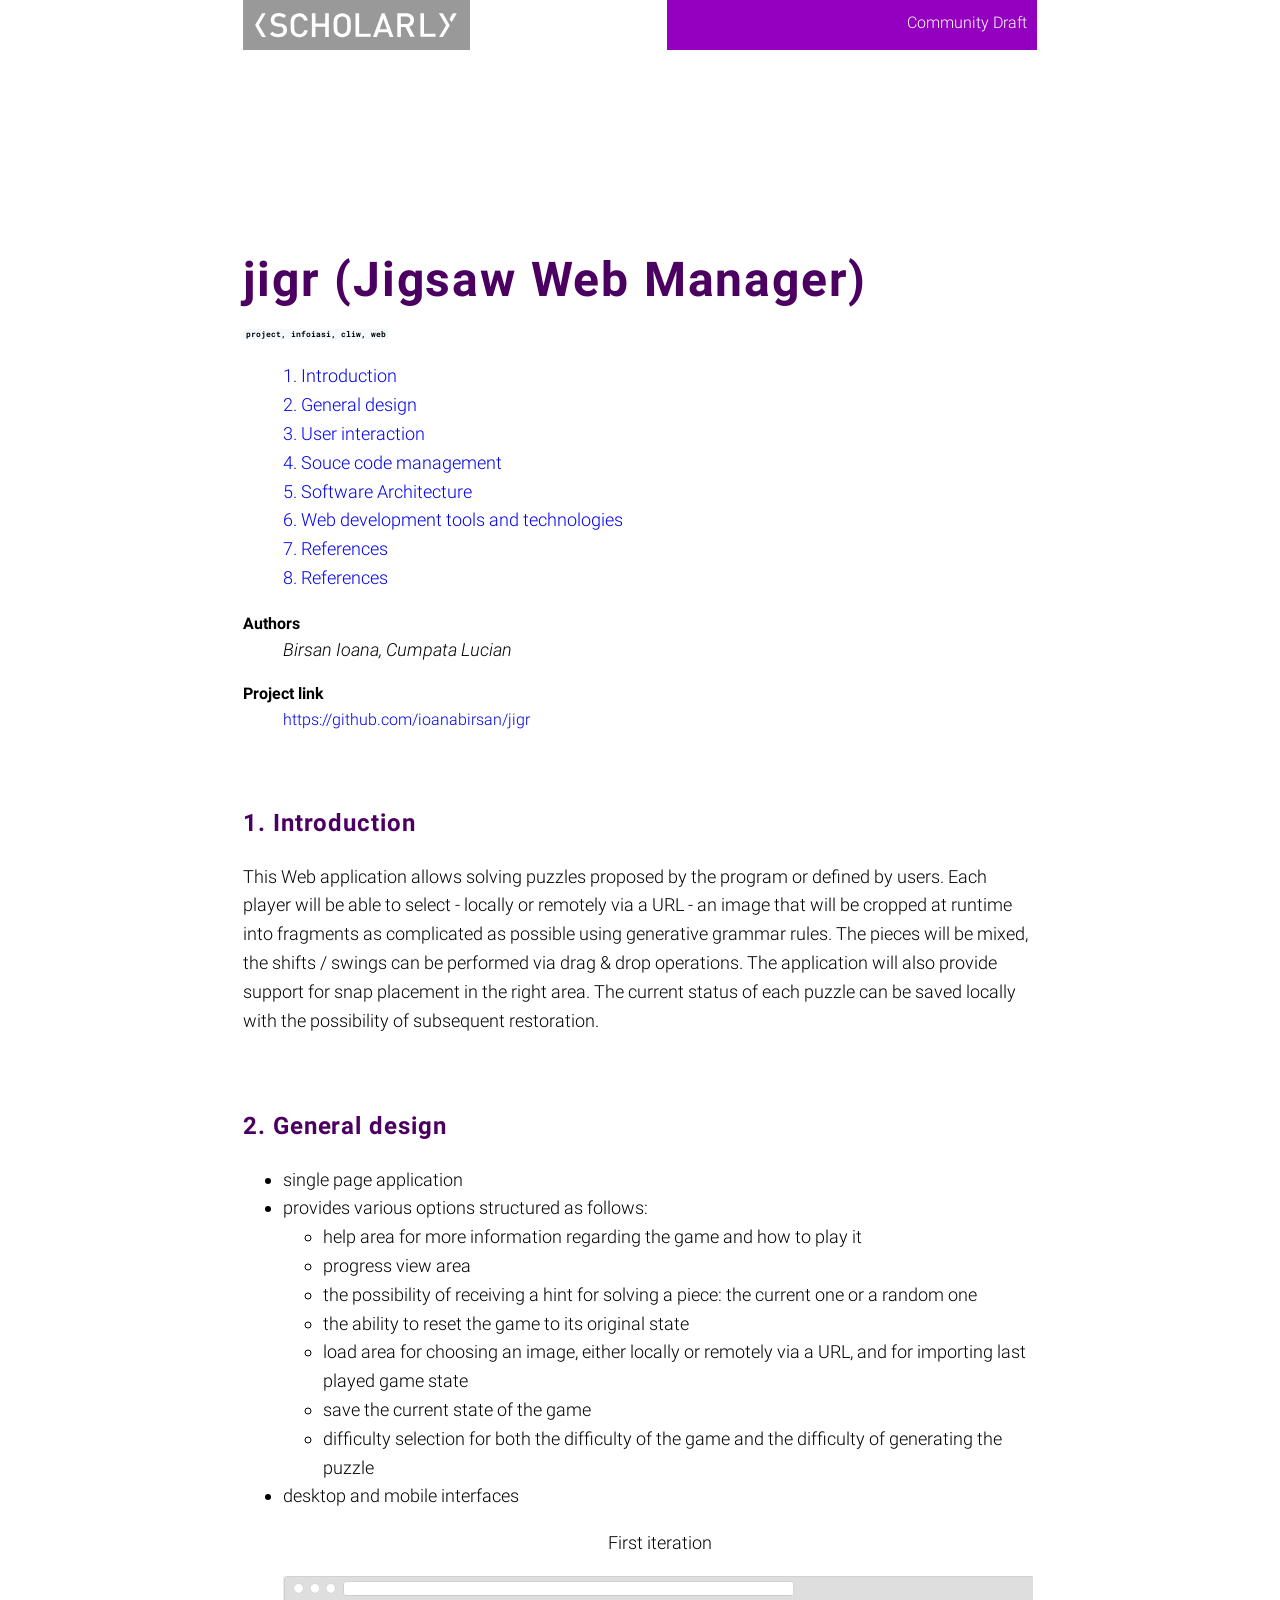
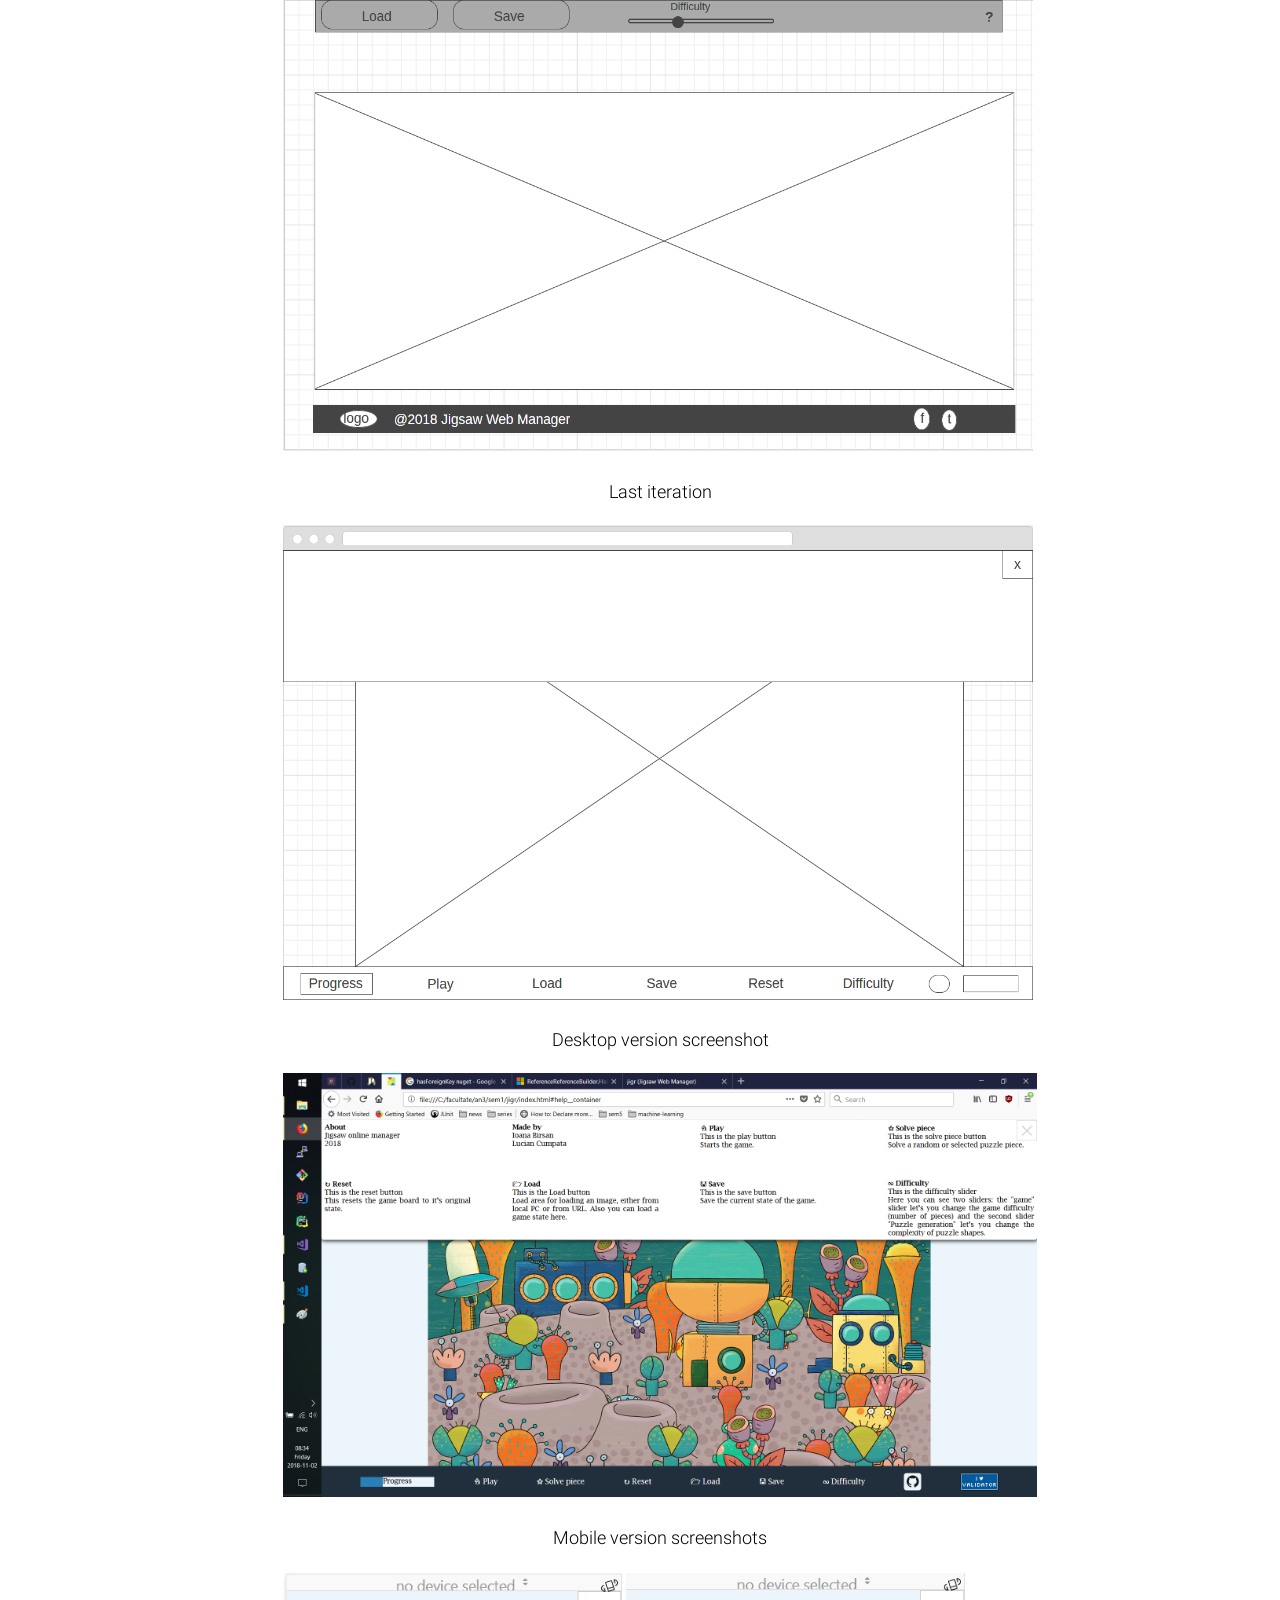
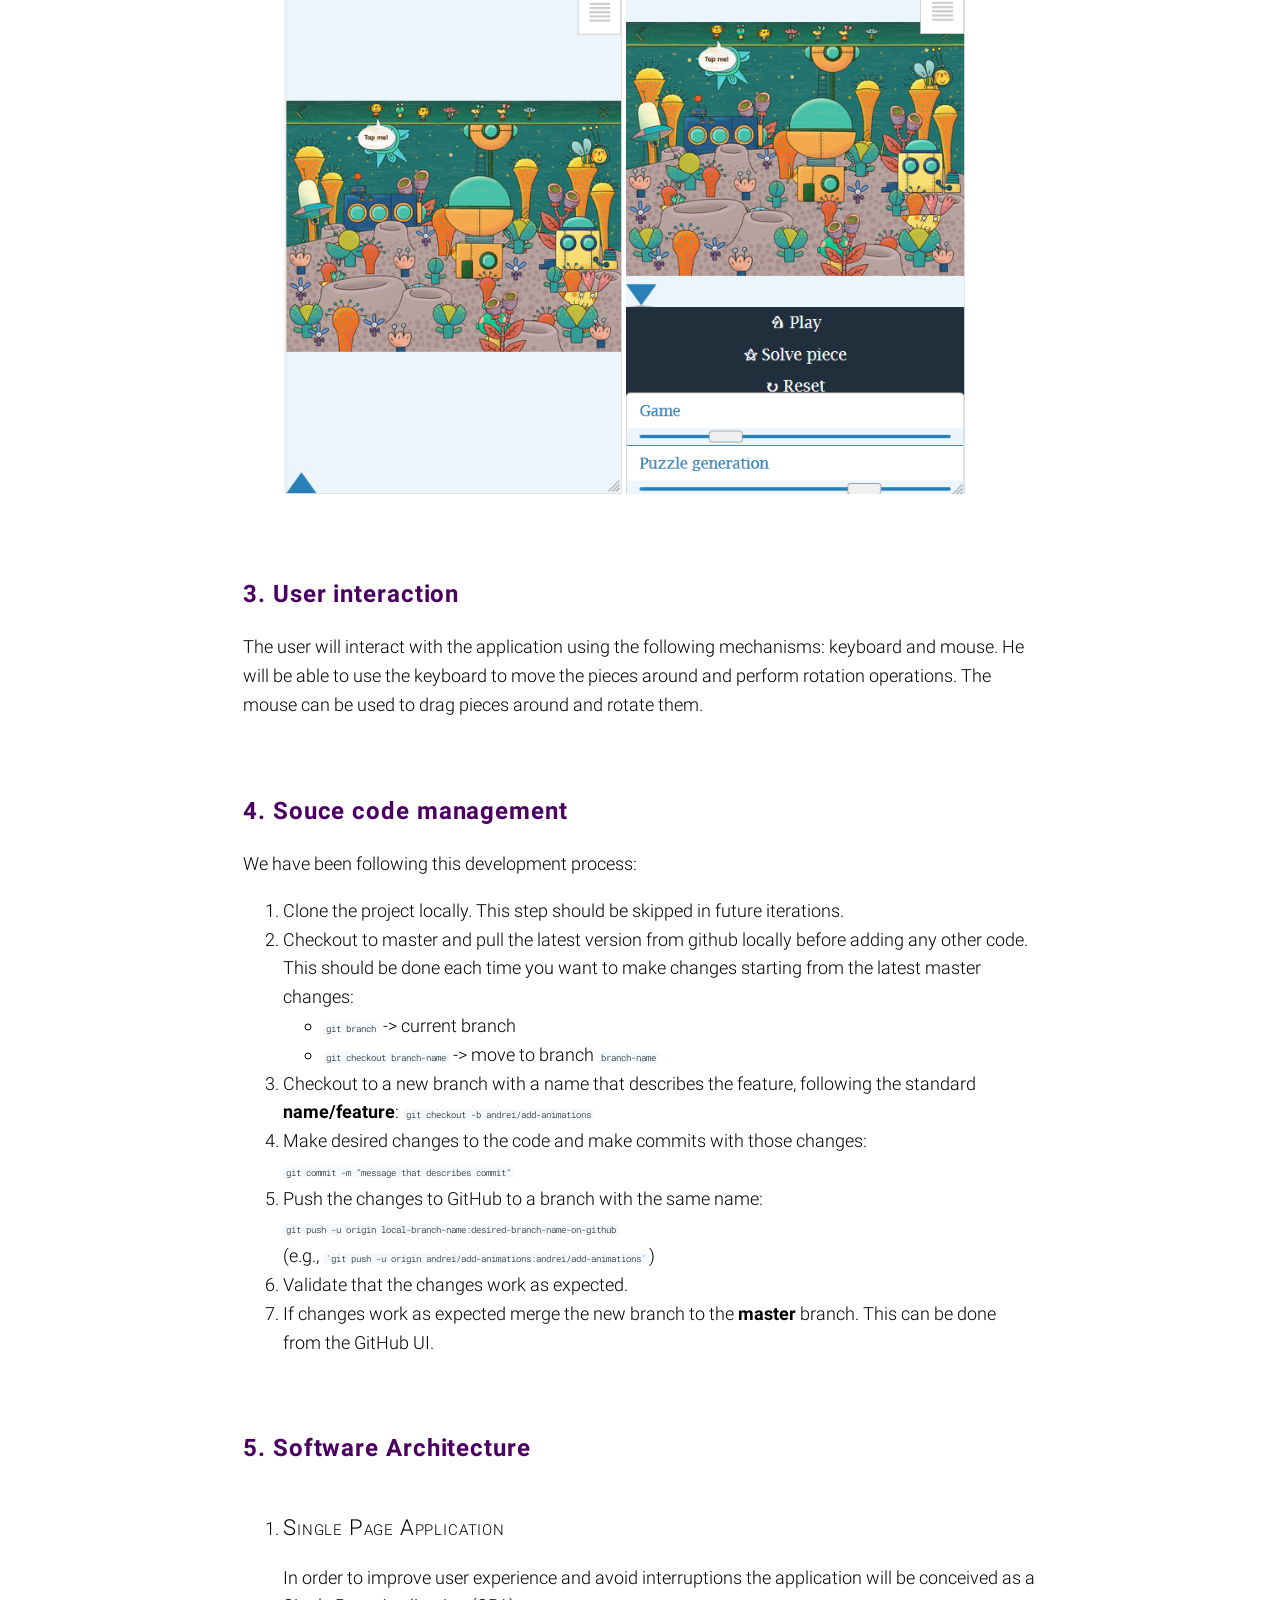
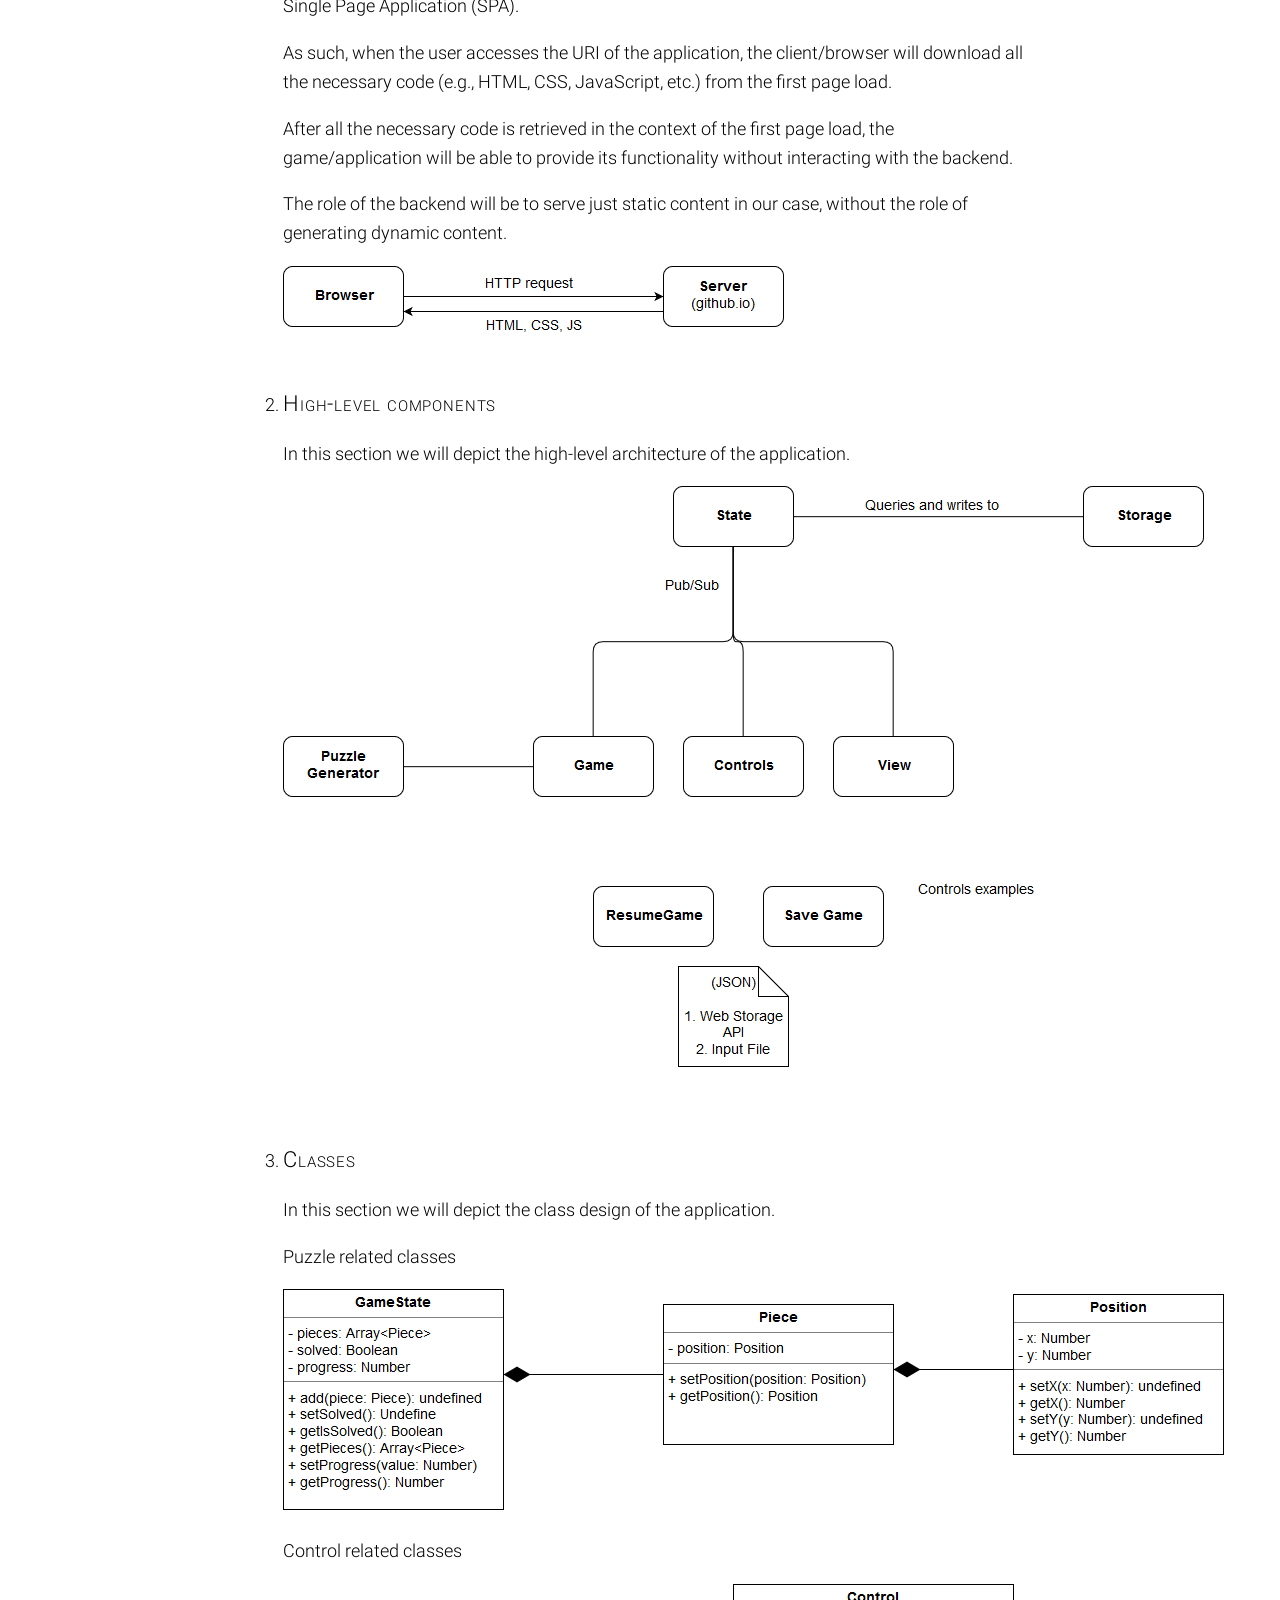
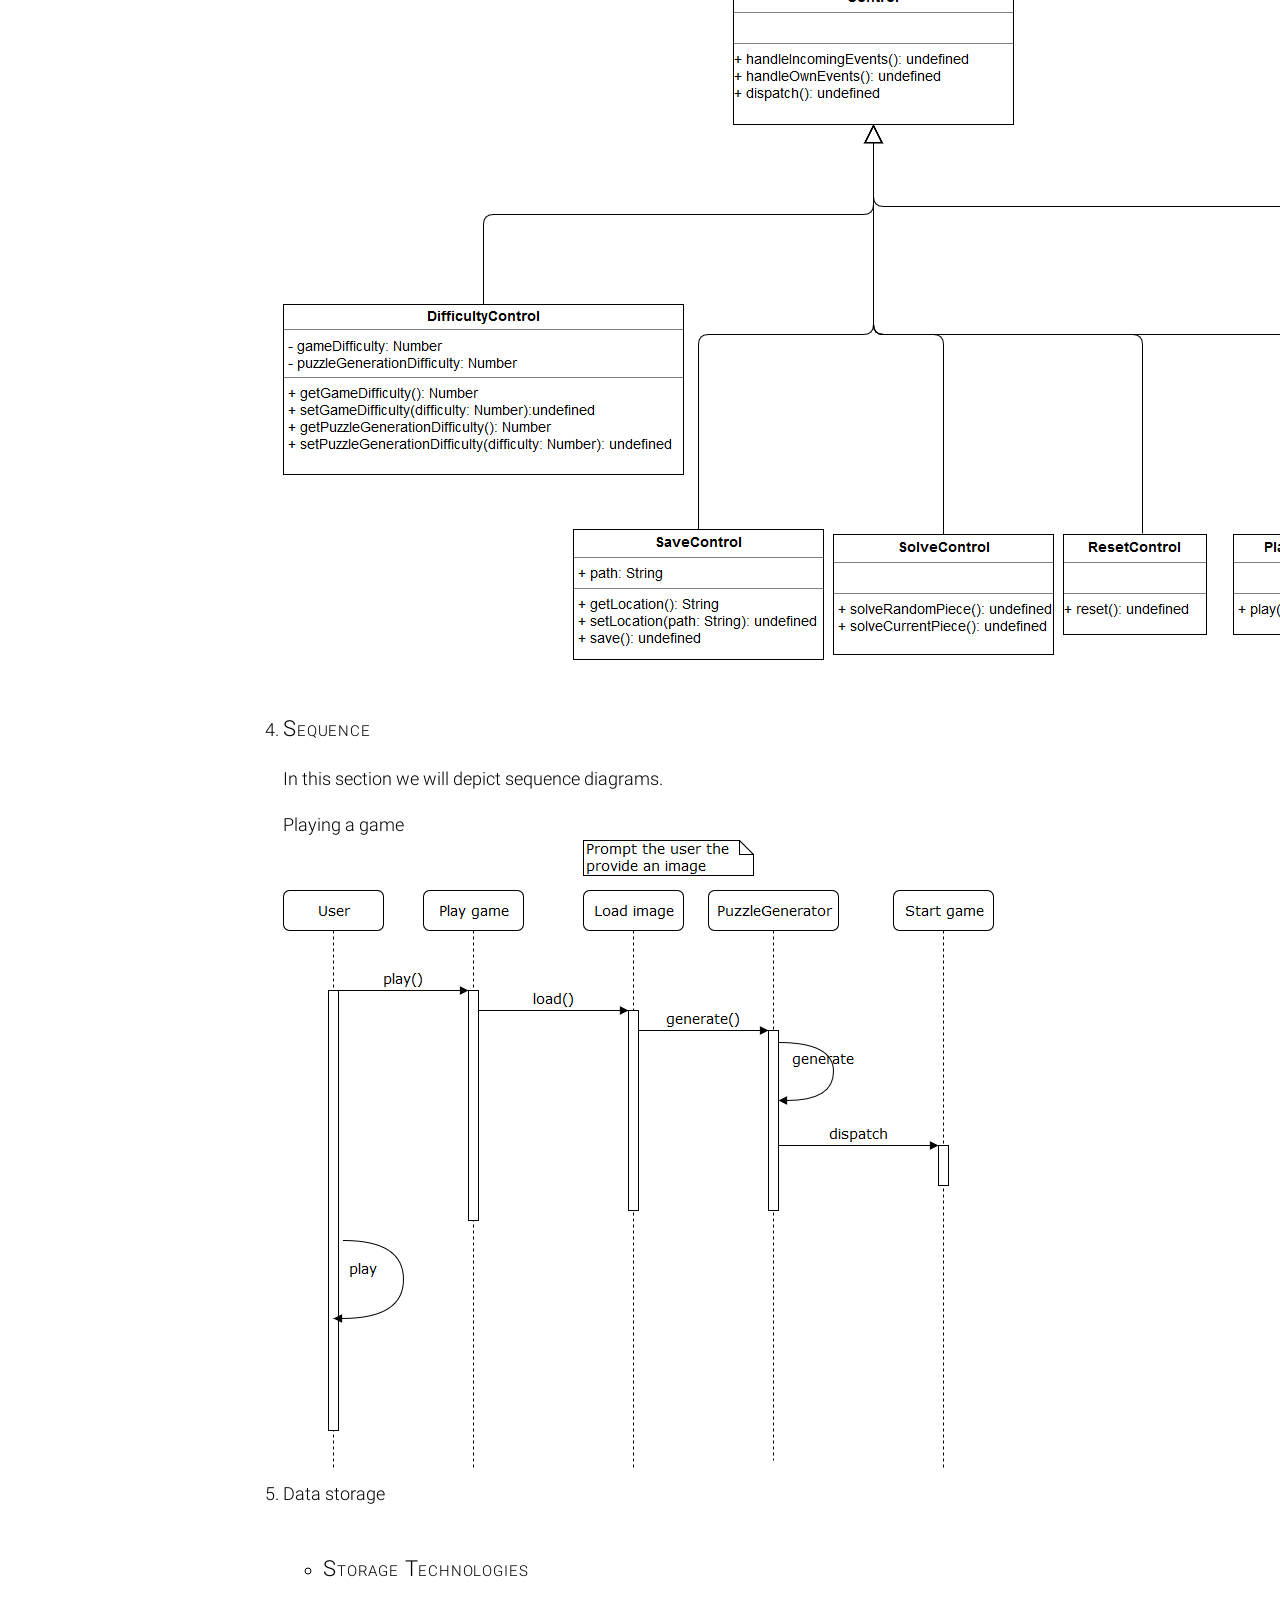
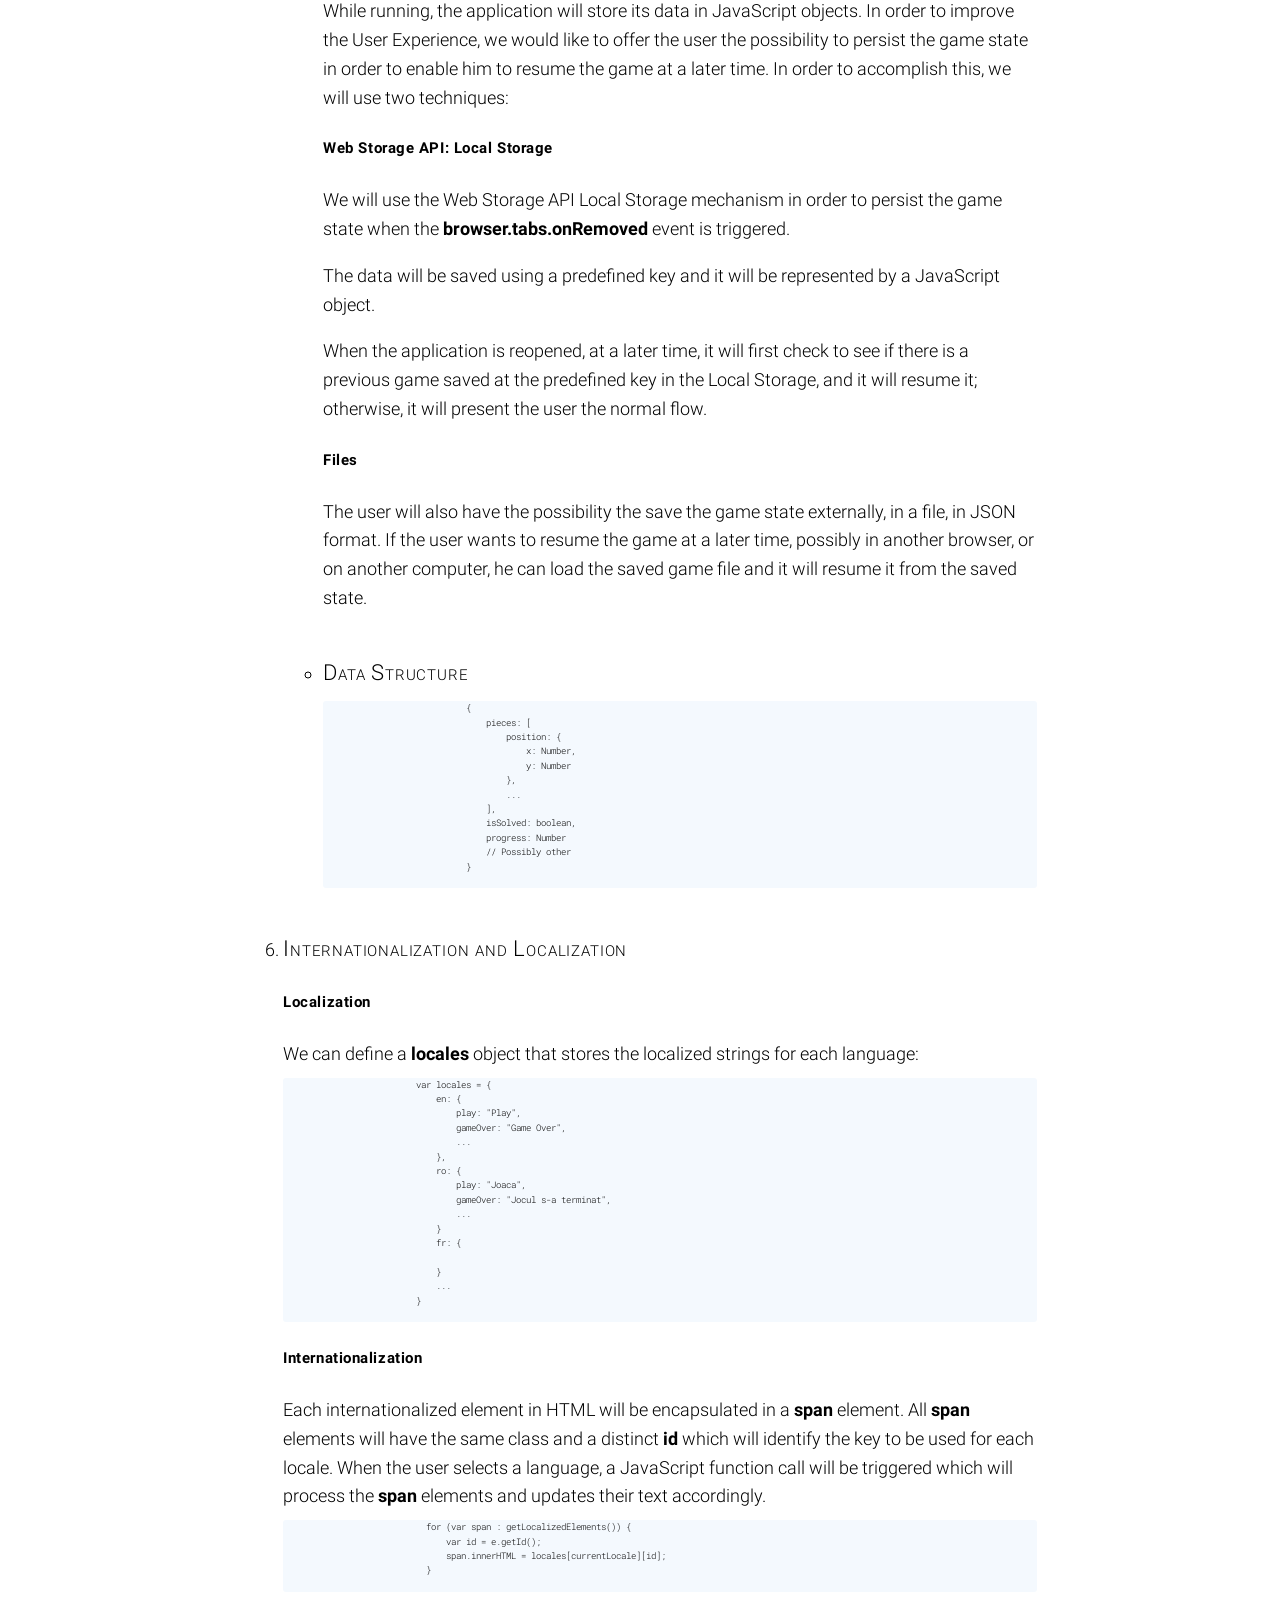
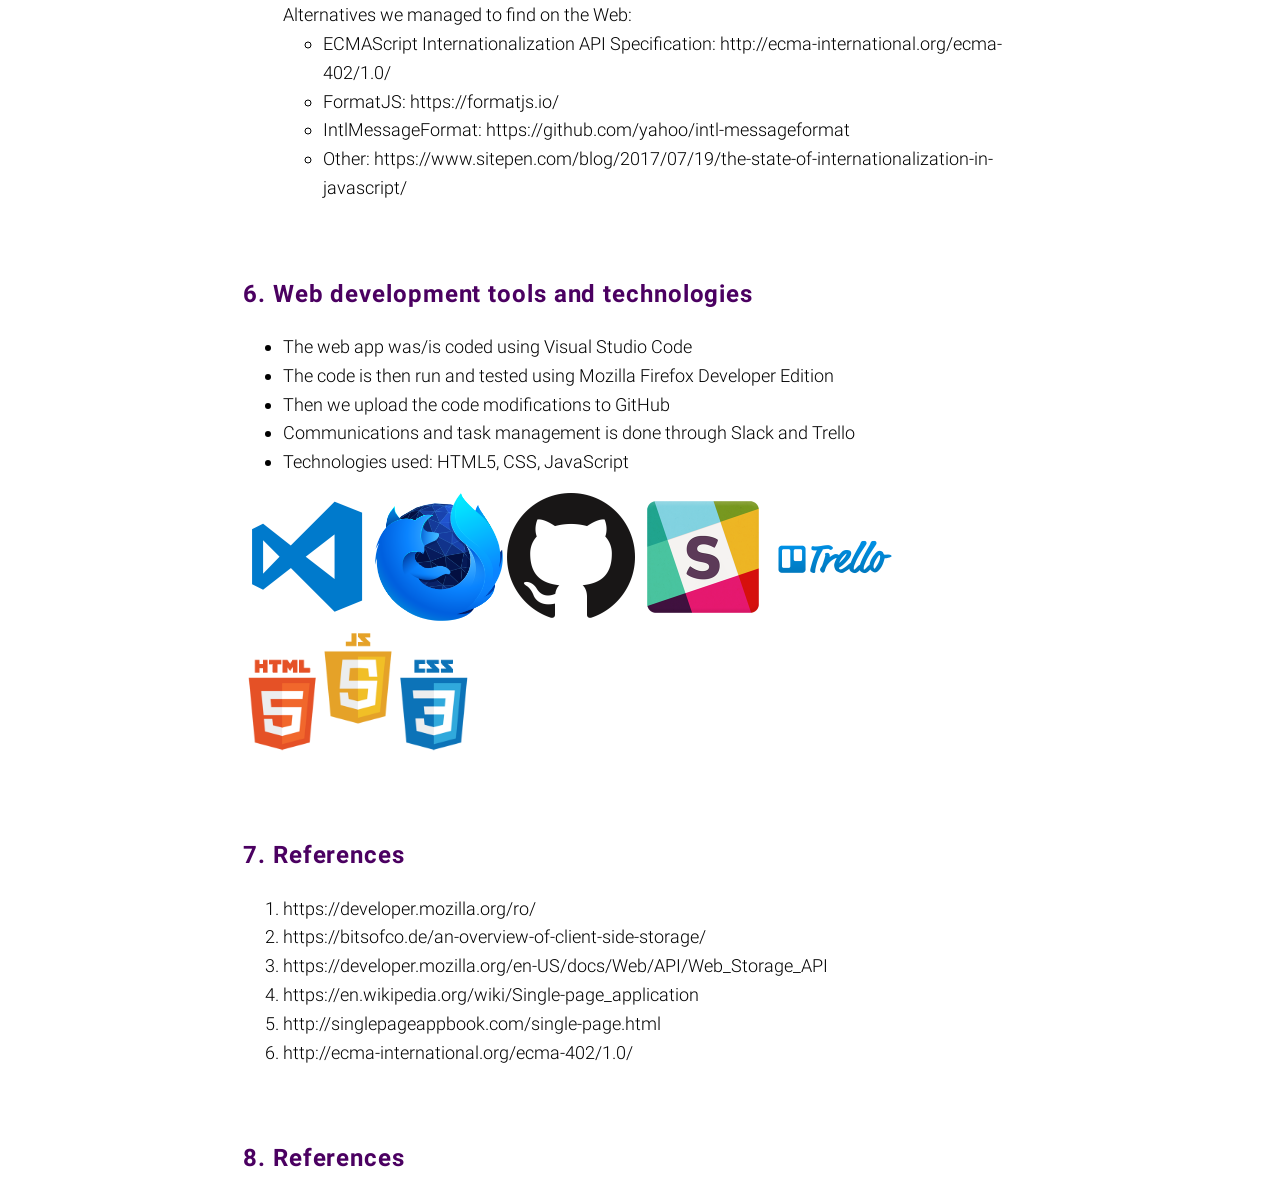
==== commit 352b9e48: "Remove unnecessary info; Correct mistakes" ====
--- a/docs/index.html
+++ b/docs/index.html
@@ -239,7 +239,13 @@
                         <h4>Data Structure</h4>
                         <pre>
                             {
-                                pieces: [Piece],
+                                pieces: [
+                                    position: {
+                                        x: Number,
+                                        y: Number
+                                    },
+                                    ...
+                                ],
                                 isSolved: boolean,
                                 progress: Number
                                 // Possibly other
@@ -303,16 +309,6 @@
         </ol>
     </section>
 
-    <section id="project-development">
-        <h2 itemscope itemtype="https://pending.schema.org/Project">Intermediate stages of project development</h2>
-        <p style="font-size:large;"></p>
-    </section>
-
-    <section id="client-storage-solutions">
-        <h2>Client level storage</h2>
-        <img itemscope itemtype="https://schema.org/ImageObject" src="img/local-storage.png" alt="client level storage">
-    </section>
-
     <section id="web-dev-tools">
         <h2>Web development tools and technologies</h2>
         <ul>
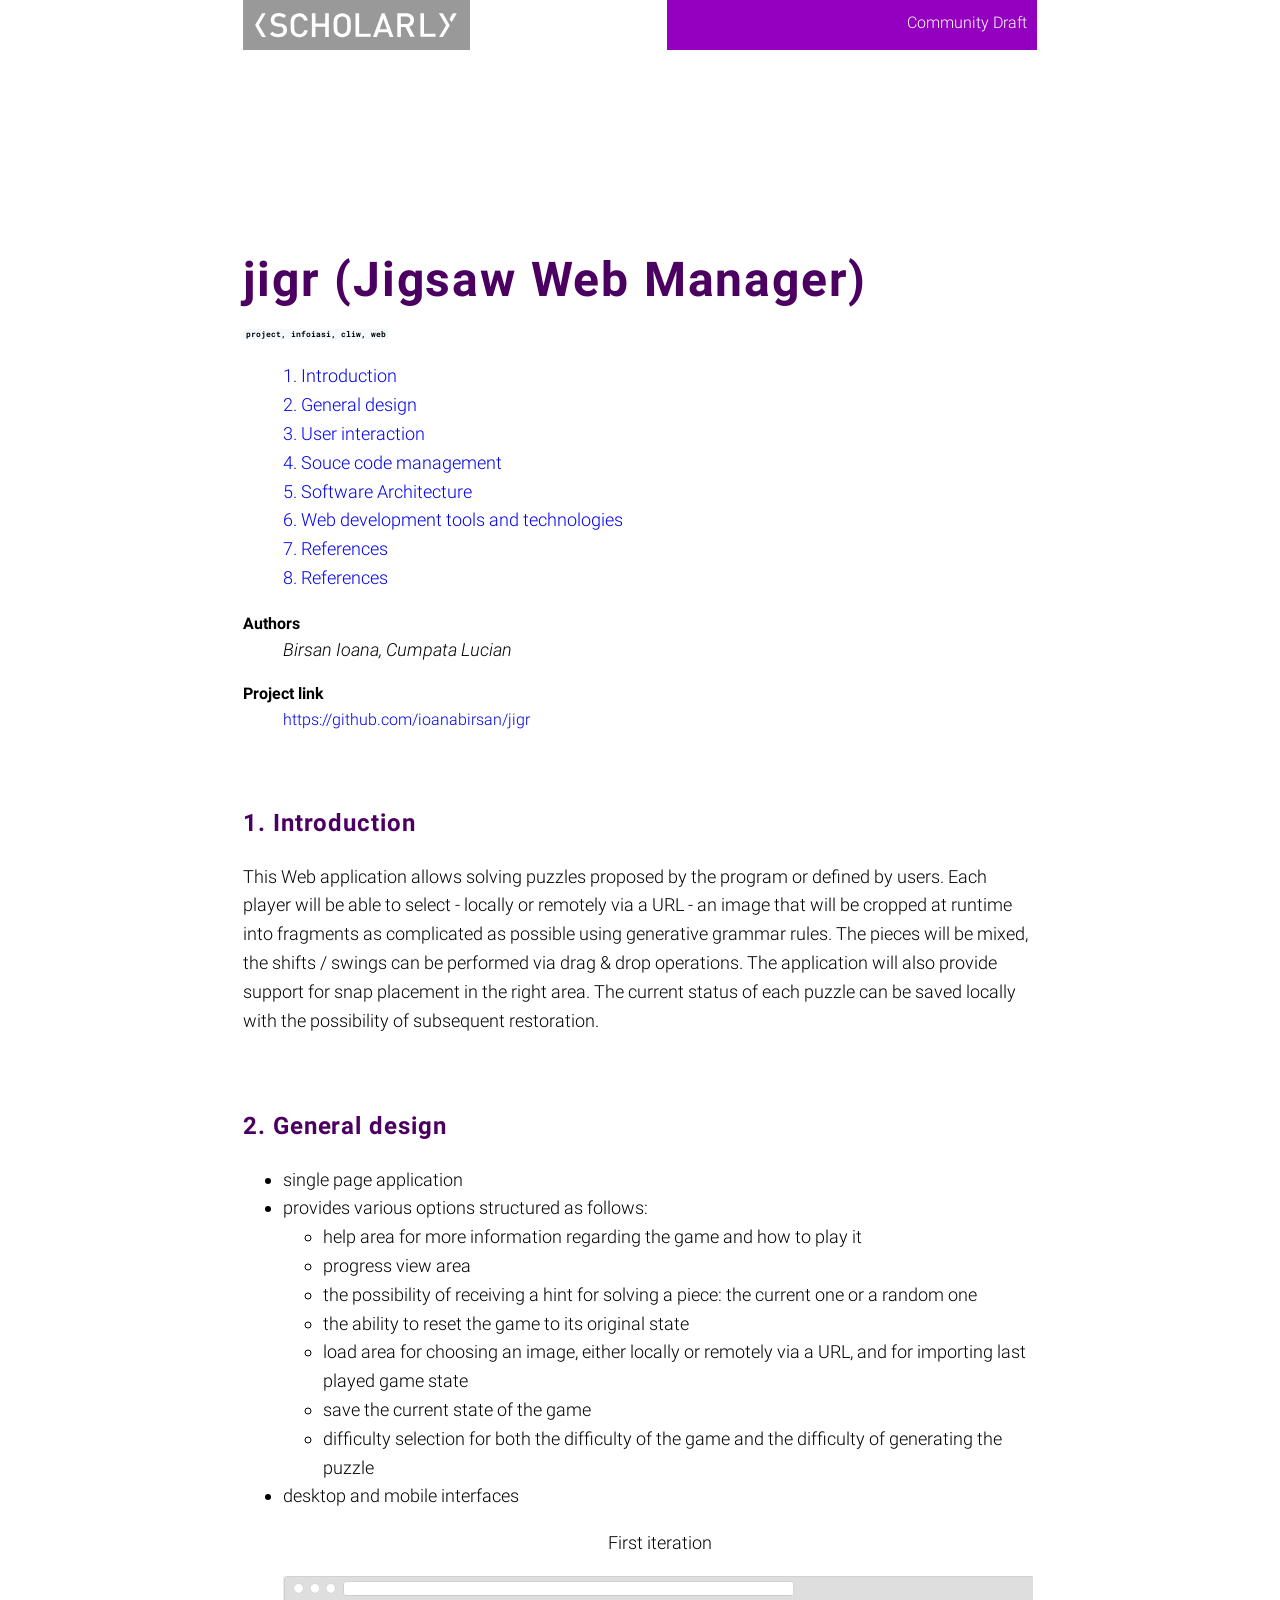
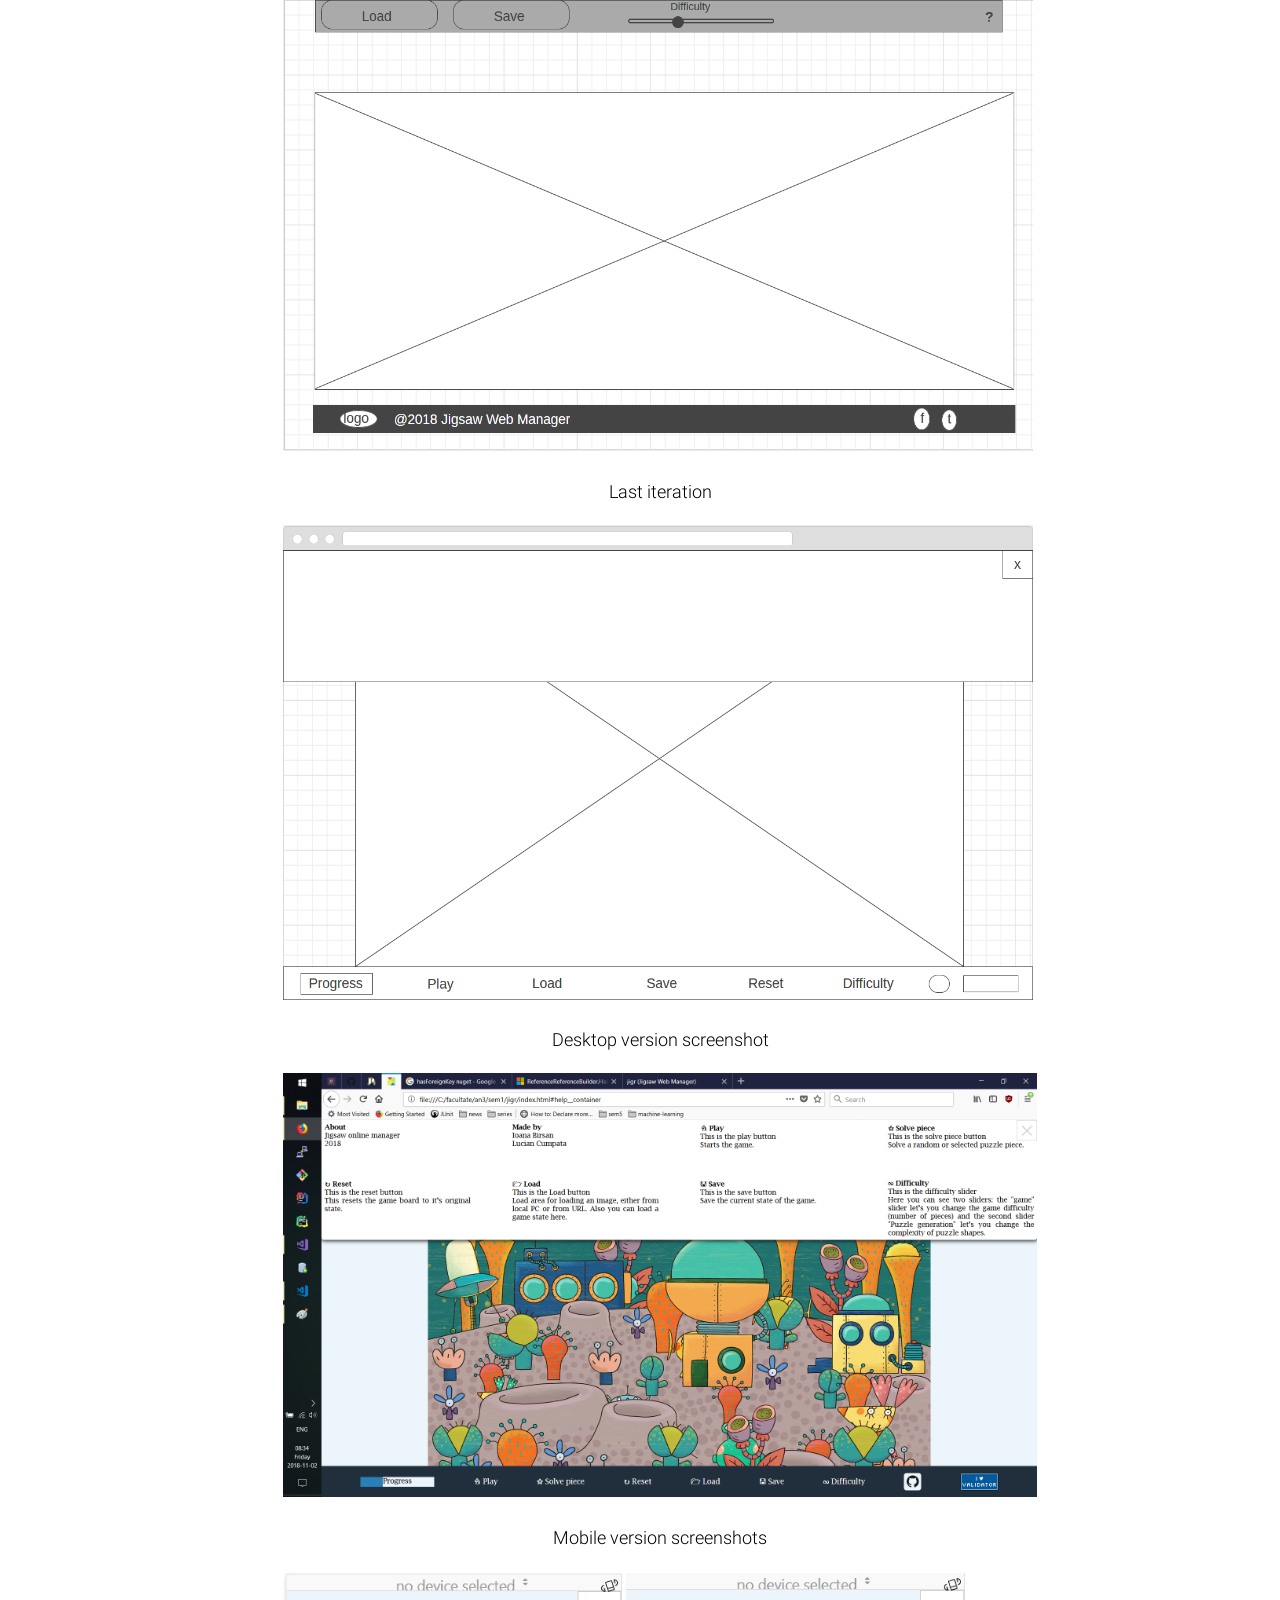
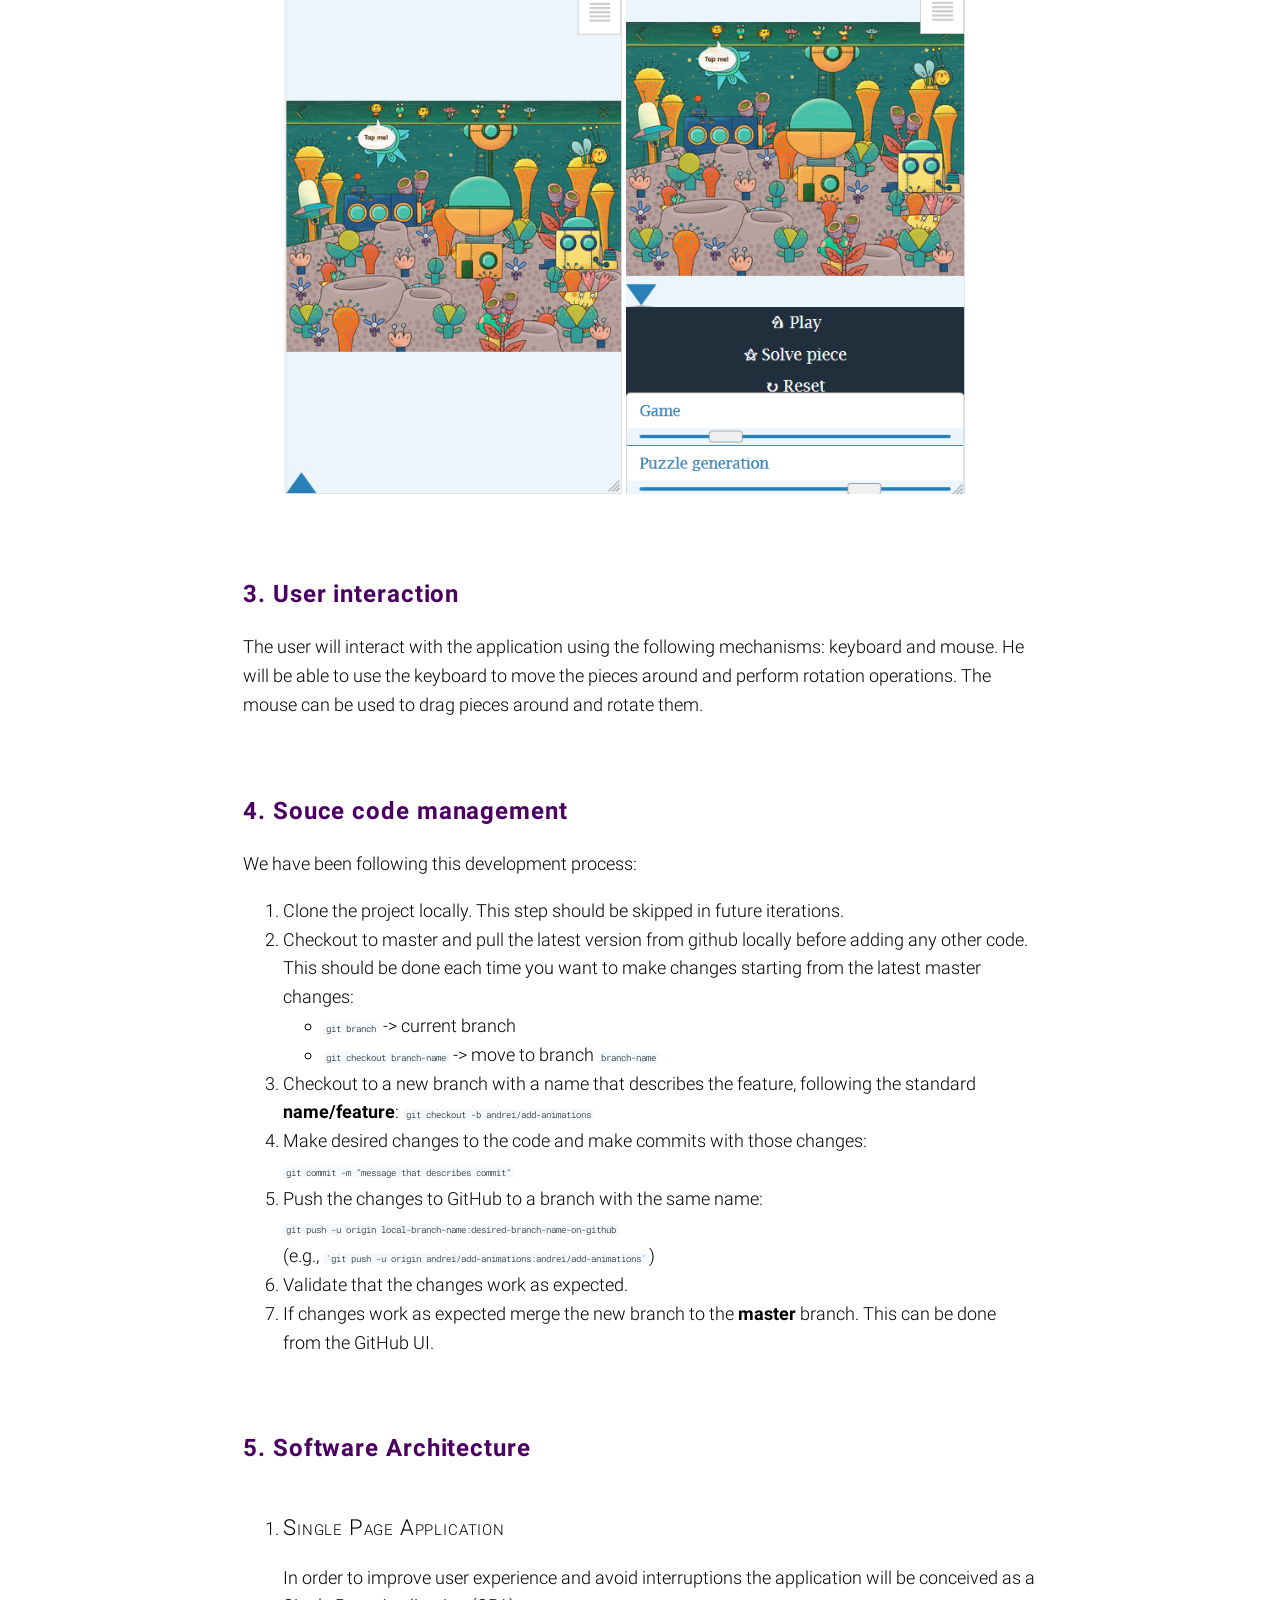
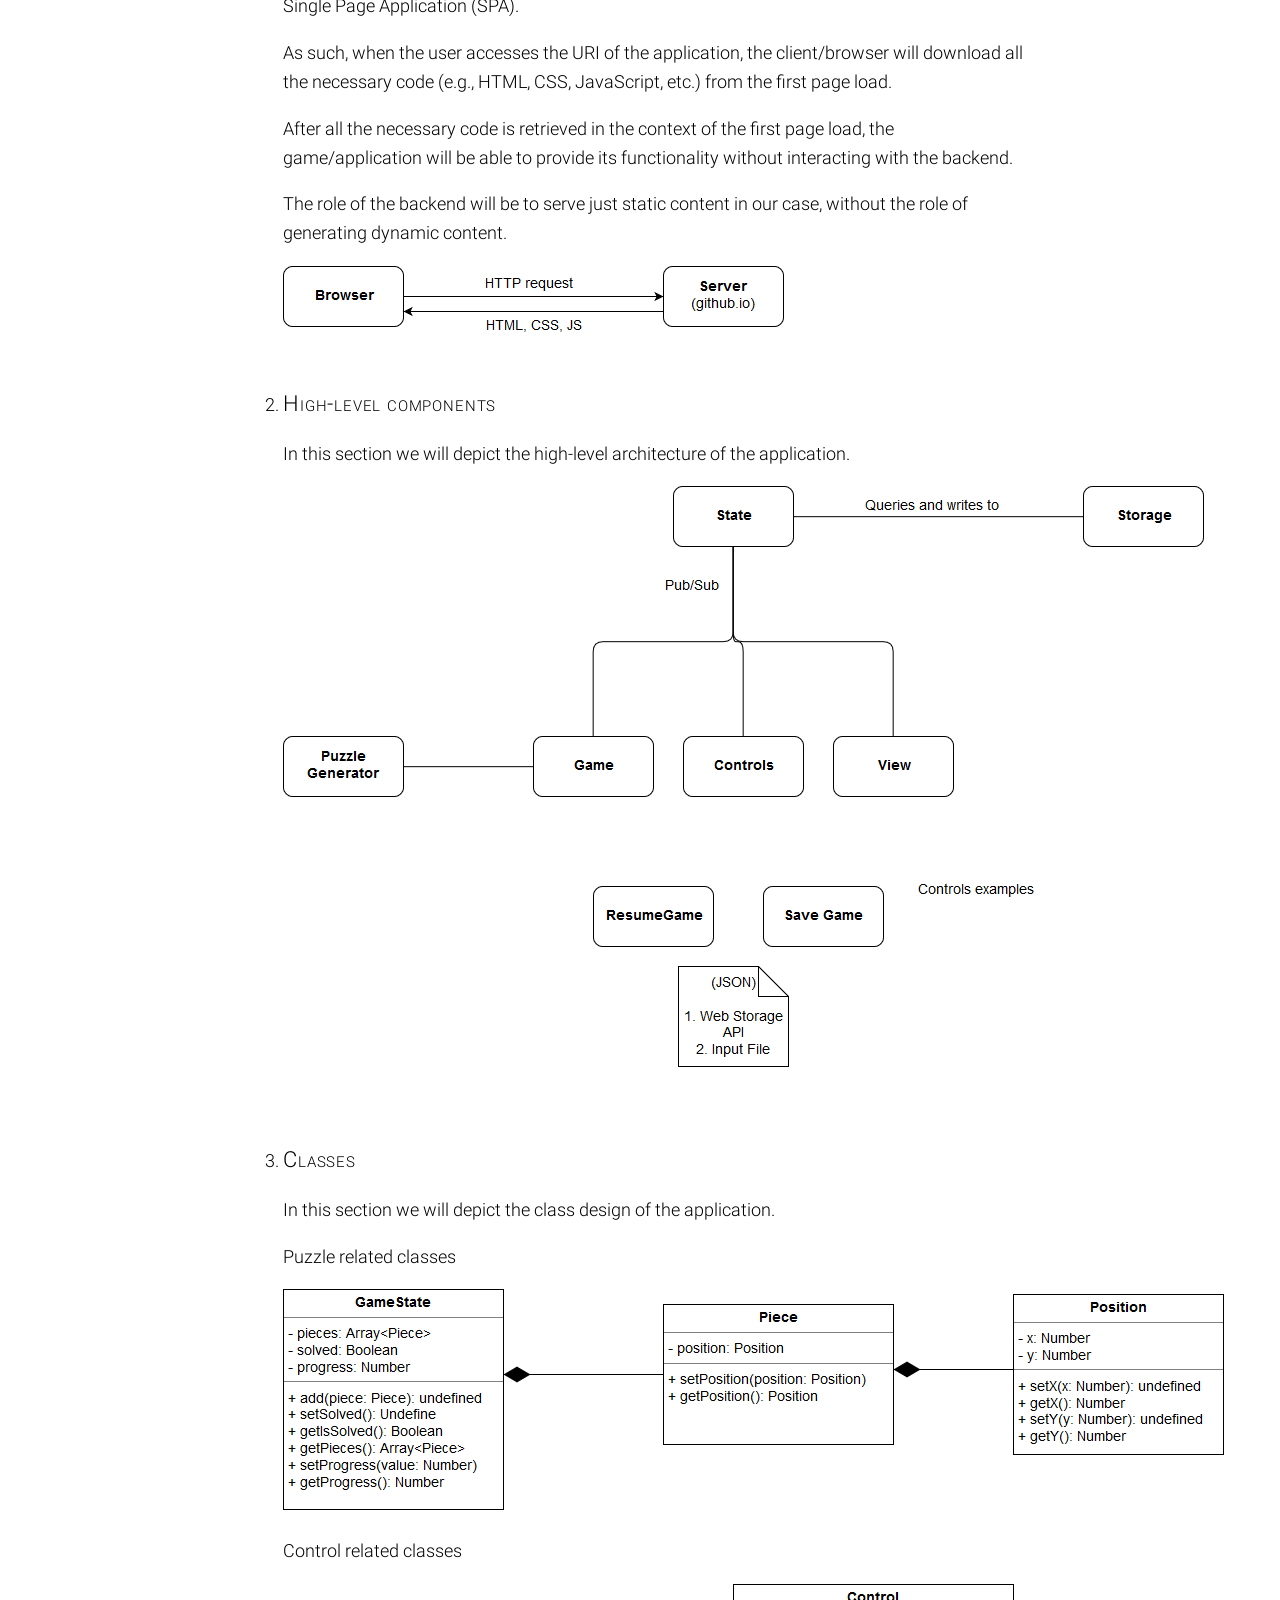
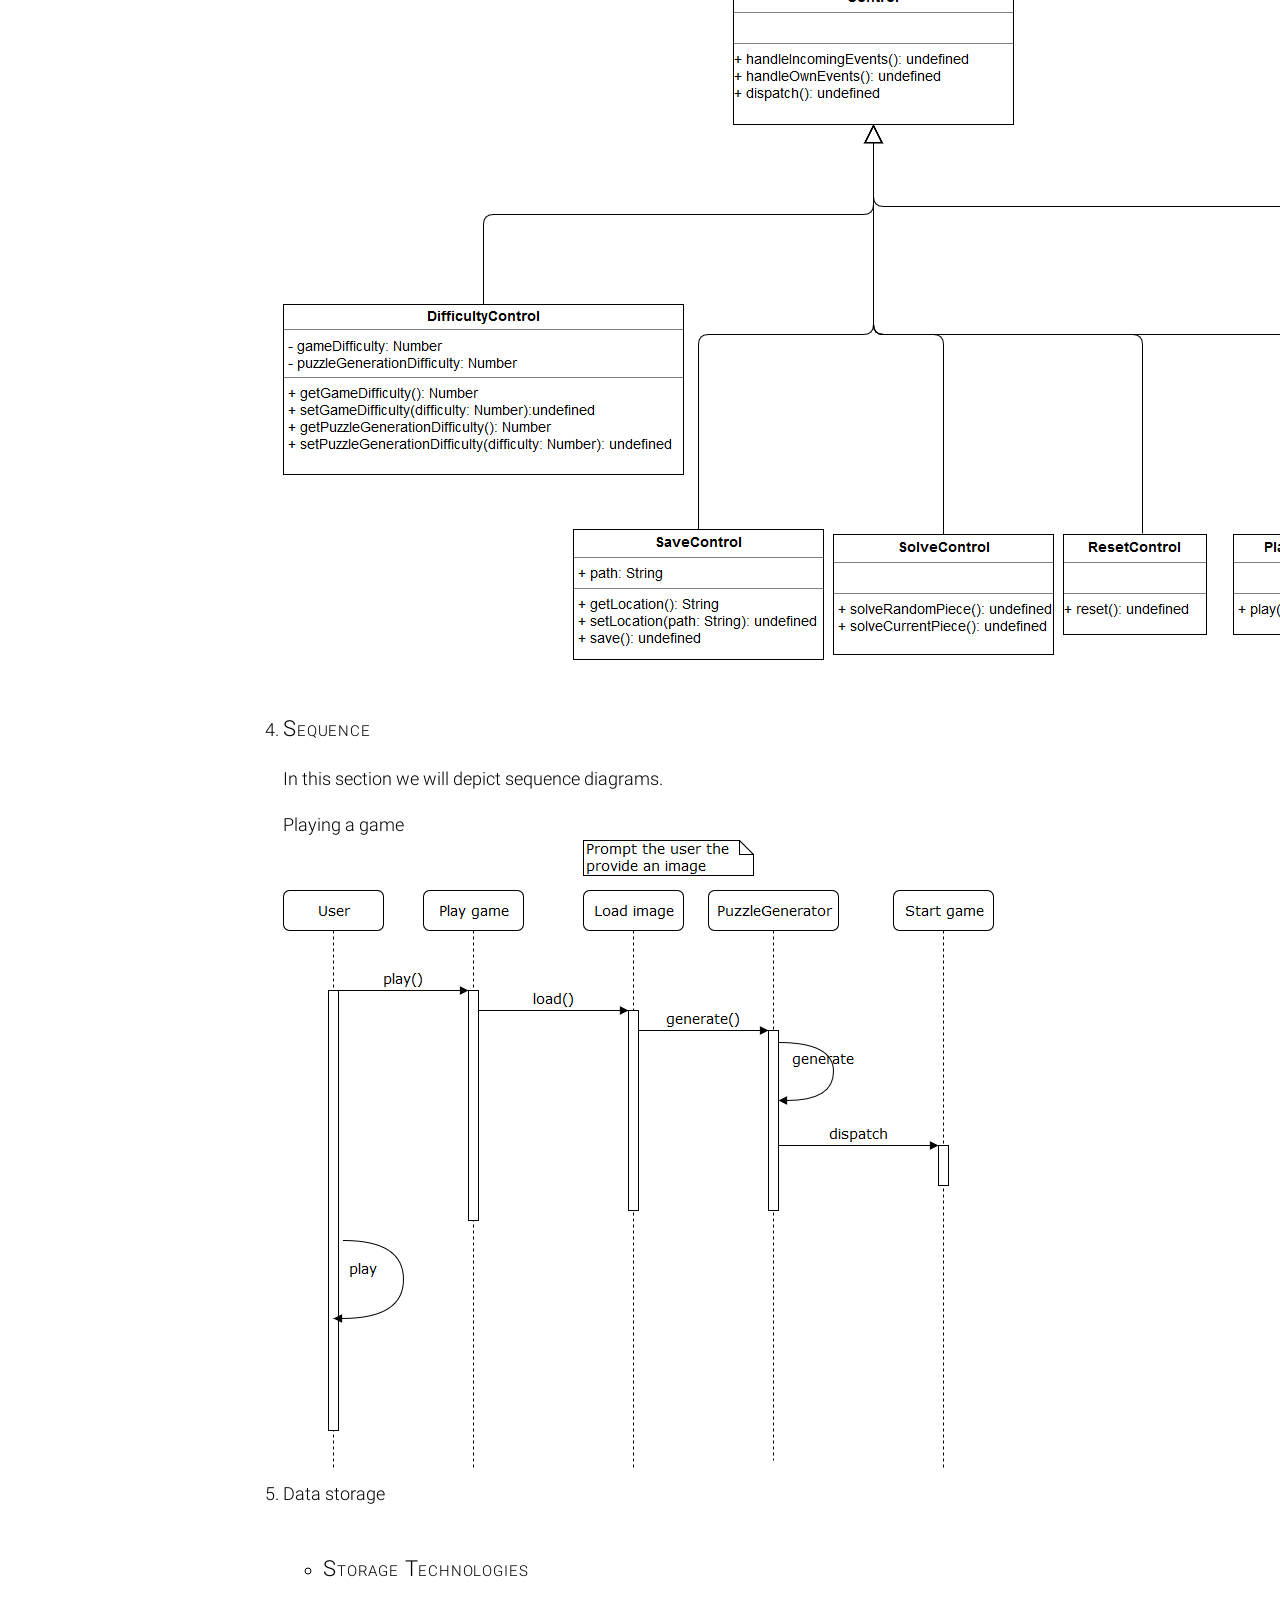
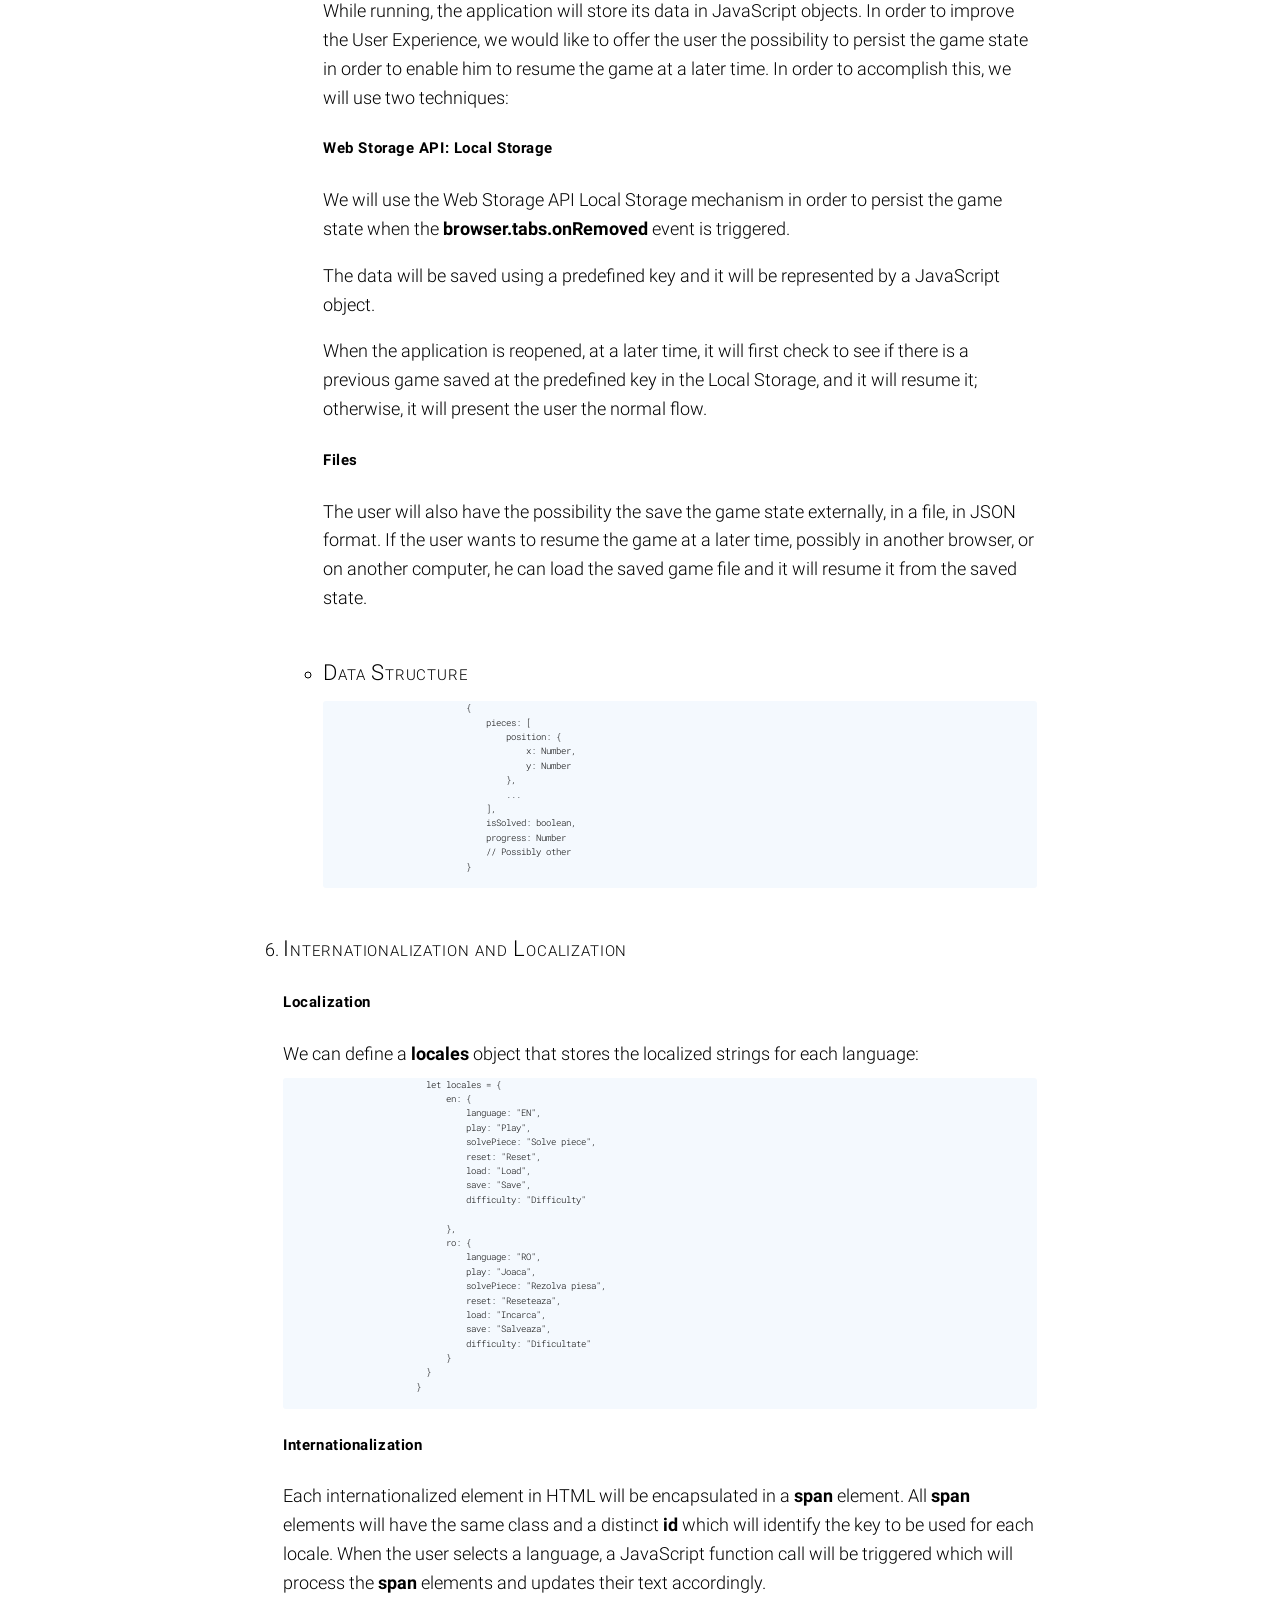
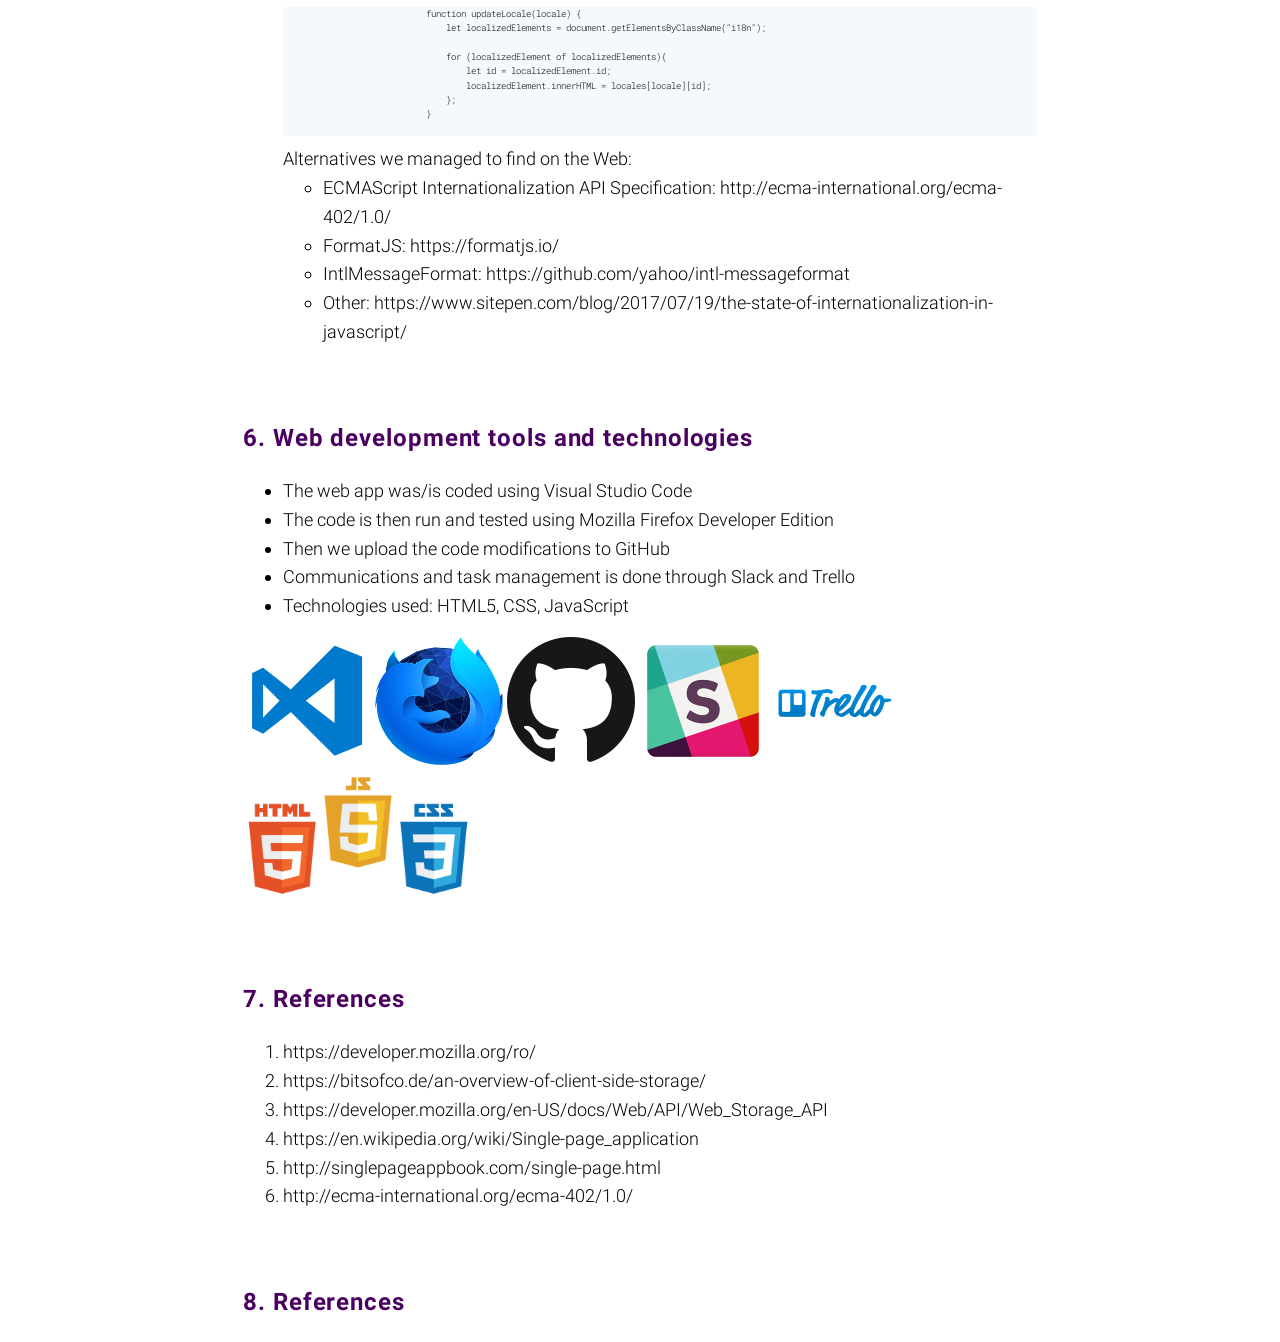
==== commit a921a160: "Update info for i18n section" ====
--- a/docs/index.html
+++ b/docs/index.html
@@ -262,21 +262,27 @@
                           We can define a <strong>locales</strong> object that stores the localized strings for each language:
 
                           <pre>
-                          var locales = {
-                              en: {
-                                  play: "Play",
-                                  gameOver: "Game Over",
-                                  ...
-                              },
-                              ro: {
-                                  play: "Joaca",
-                                  gameOver: "Jocul s-a terminat",
-                                  ...
-                              }
-                              fr: {
-                
-                              }
-                              ...
+                            let locales = {
+                                en: {
+                                    language: "EN",
+                                    play: "Play",
+                                    solvePiece: "Solve piece",
+                                    reset: "Reset",
+                                    load: "Load",
+                                    save: "Save",
+                                    difficulty: "Difficulty"
+                            
+                                },
+                                ro: {
+                                    language: "RO",
+                                    play: "Joaca",
+                                    solvePiece: "Rezolva piesa",
+                                    reset: "Reseteaza",
+                                    load: "Incarca",
+                                    save: "Salveaza",
+                                    difficulty: "Dificultate"
+                                }
+                            }
                           }
                         </pre>
                         <h5>Internationalization</h5>
@@ -288,9 +294,13 @@
                           <strong>span</strong> elements and updates their text accordingly.
                 
                         <pre>
-                            for (var span : getLocalizedElements()) {
-                                var id = e.getId();
-                                span.innerHTML = locales[currentLocale][id];
+                            function updateLocale(locale) {
+                                let localizedElements = document.getElementsByClassName("i18n");
+                            
+                                for (localizedElement of localizedElements){
+                                    let id = localizedElement.id;
+                                    localizedElement.innerHTML = locales[locale][id];
+                                };
                             }
                         </pre>    
 
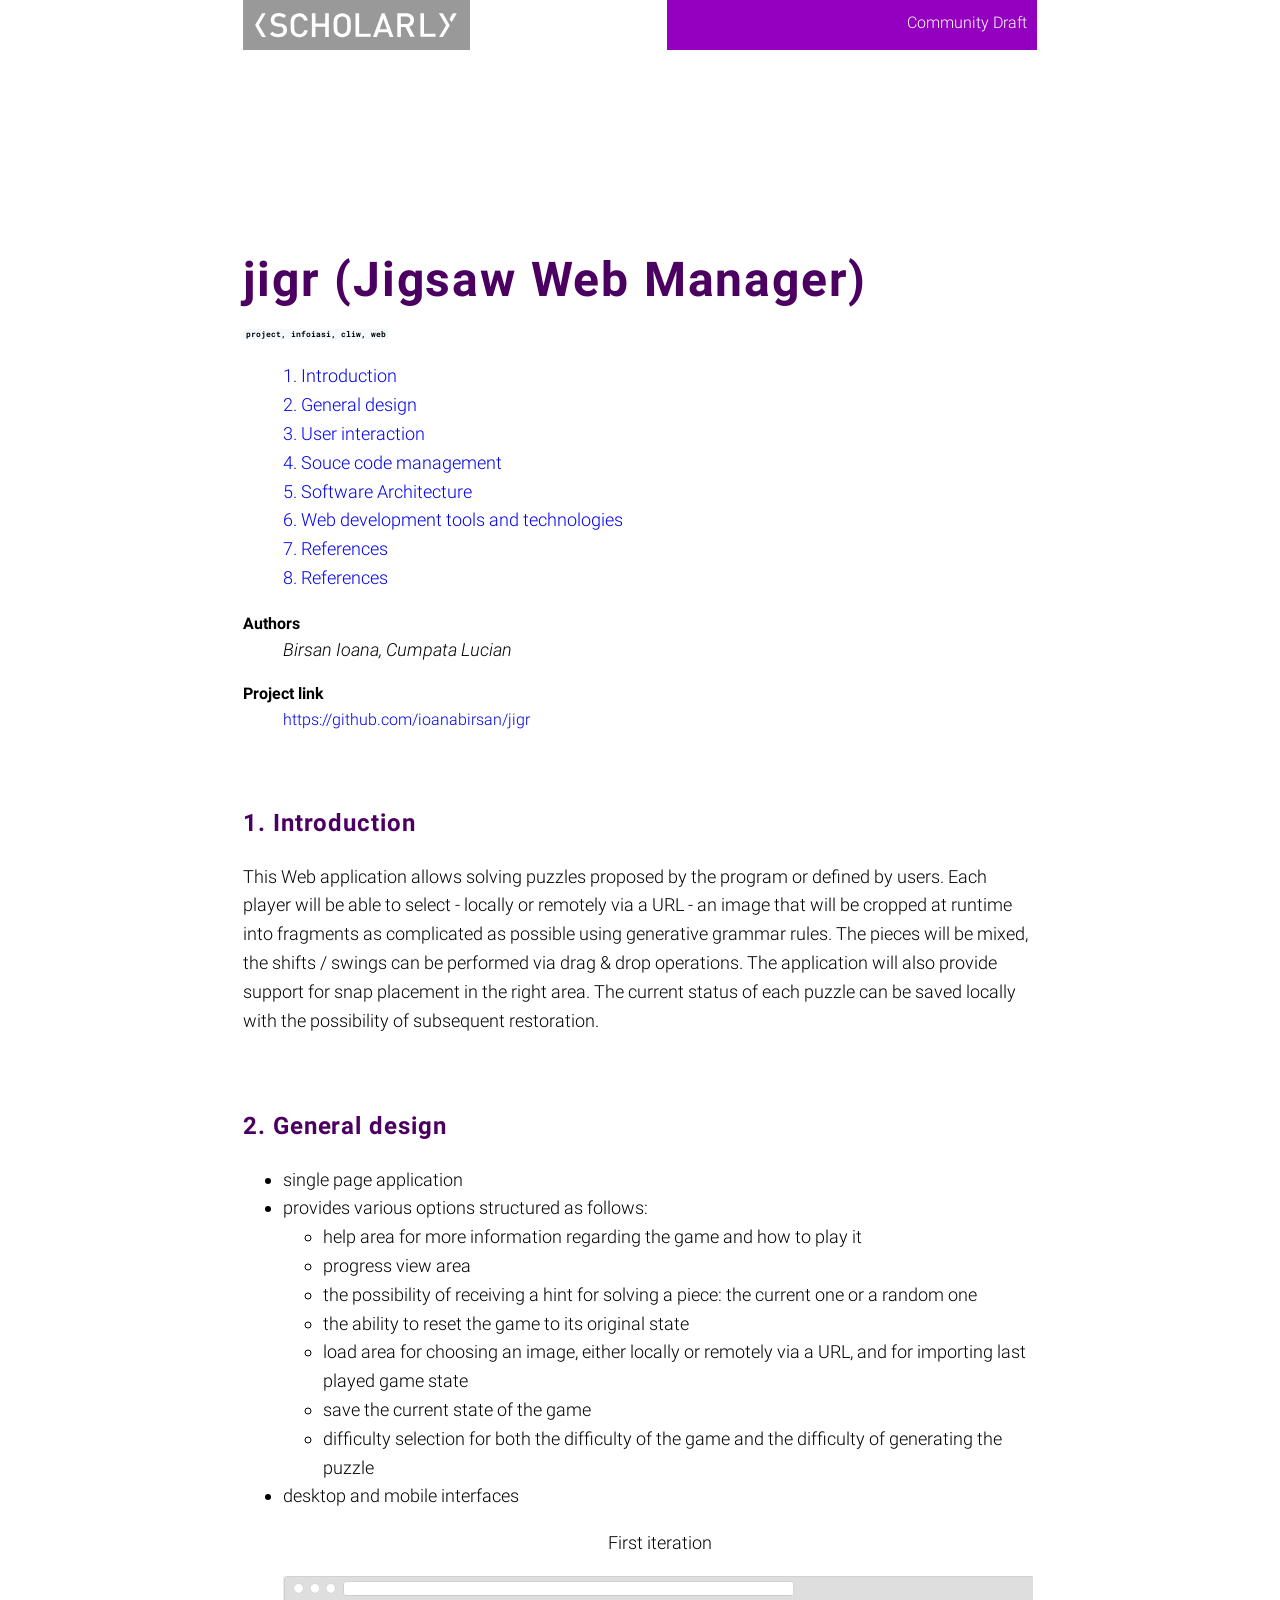
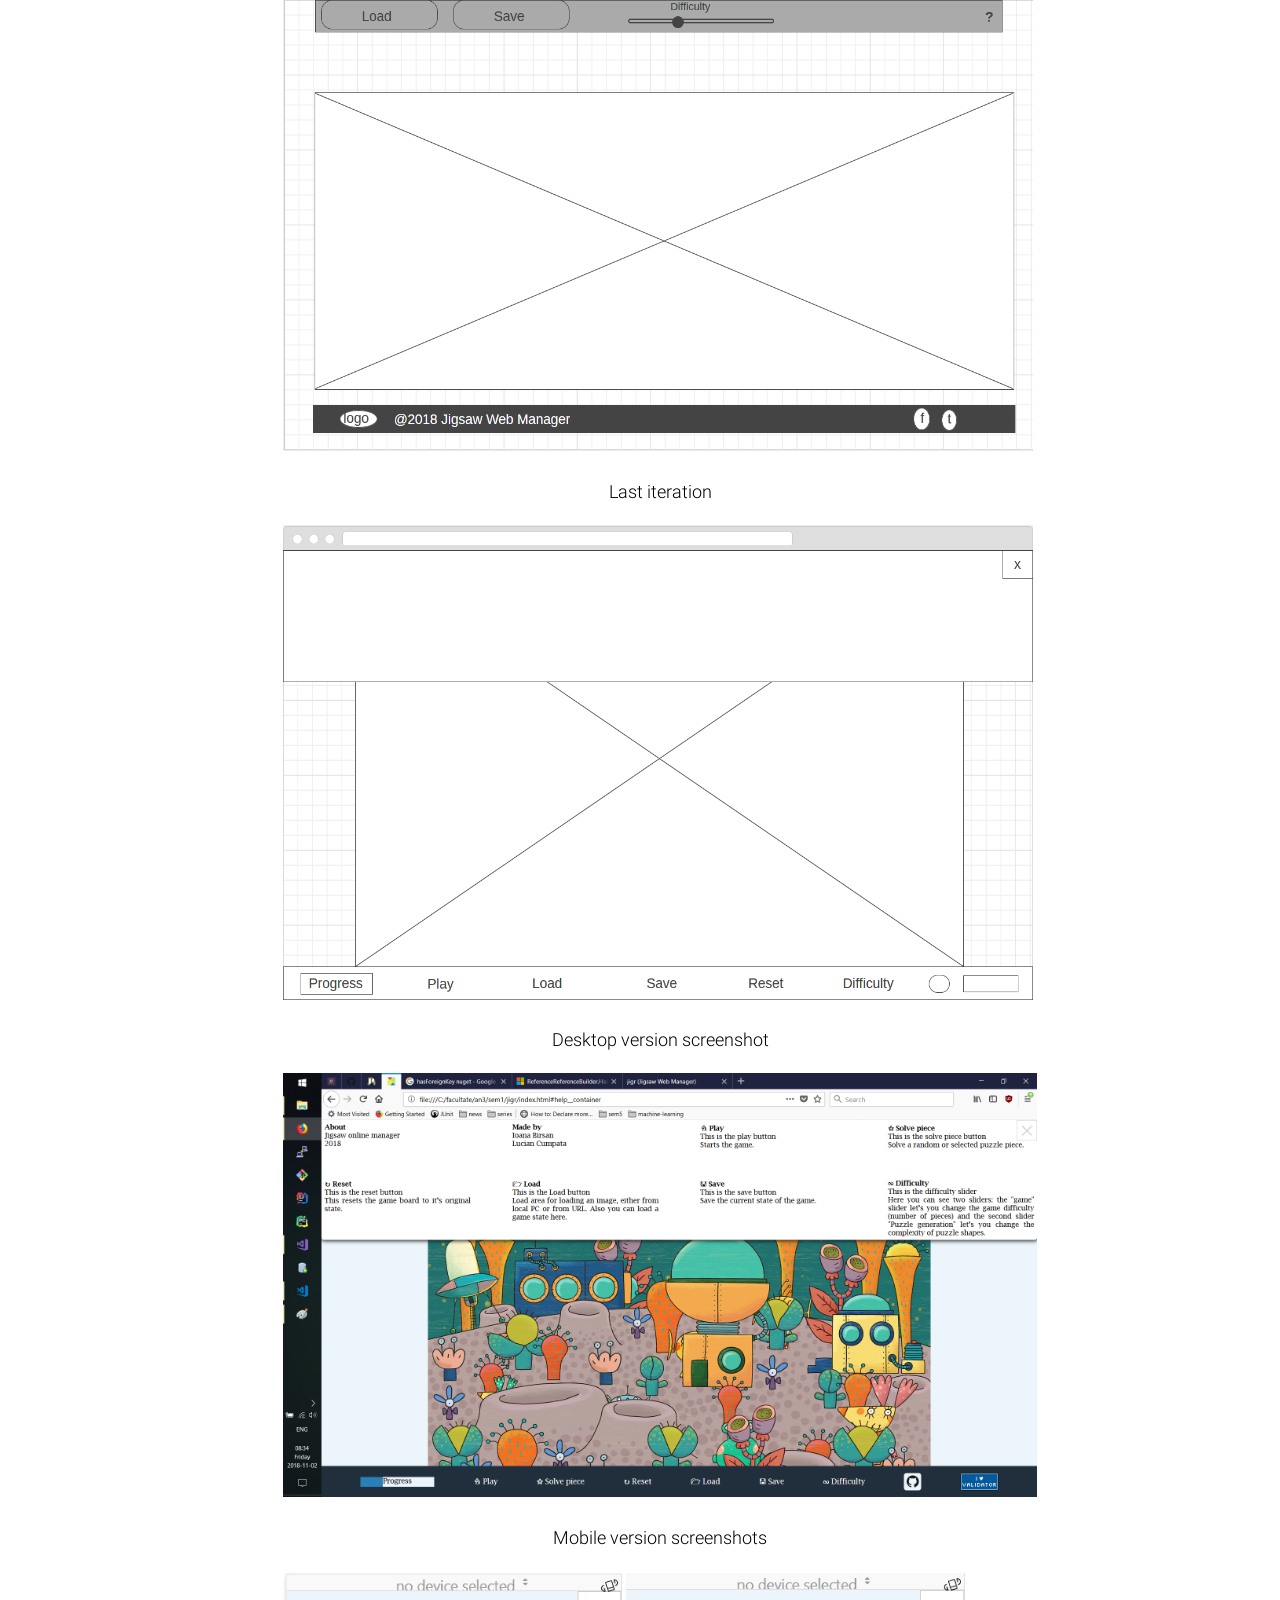
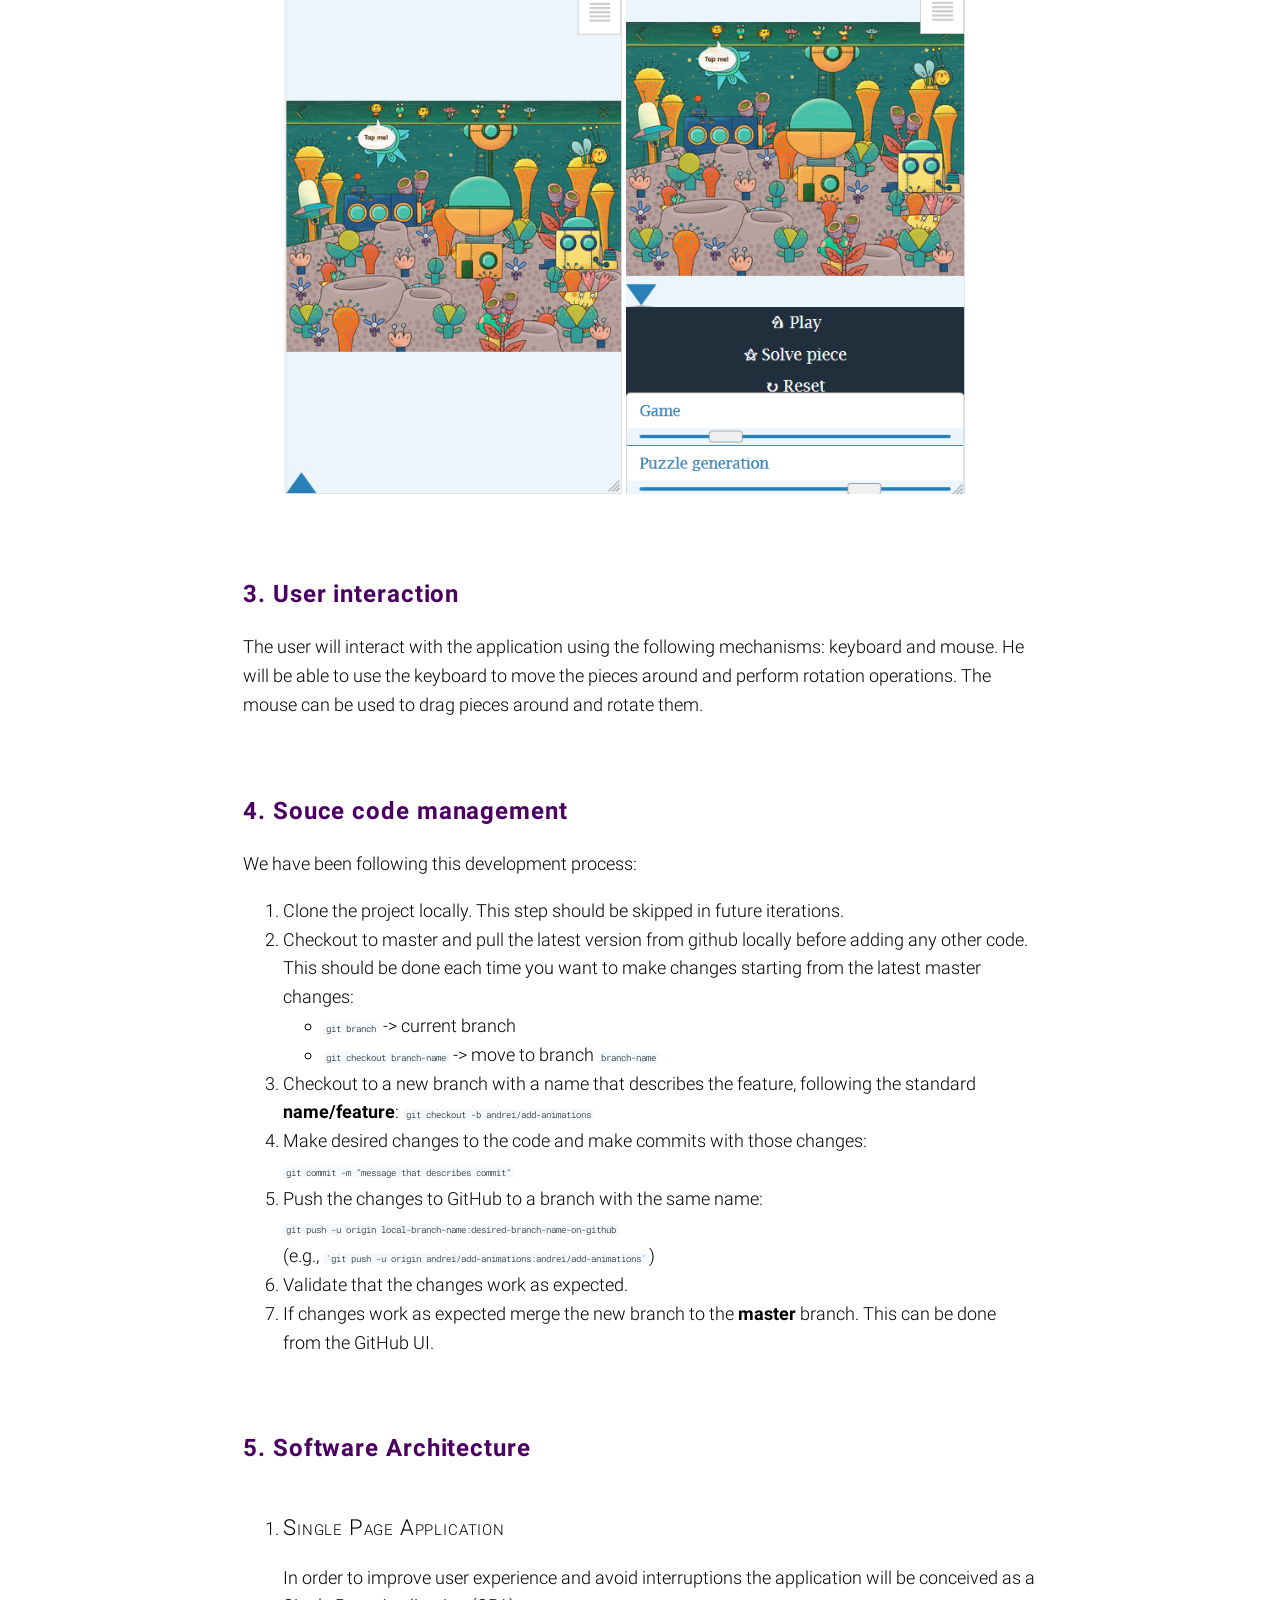
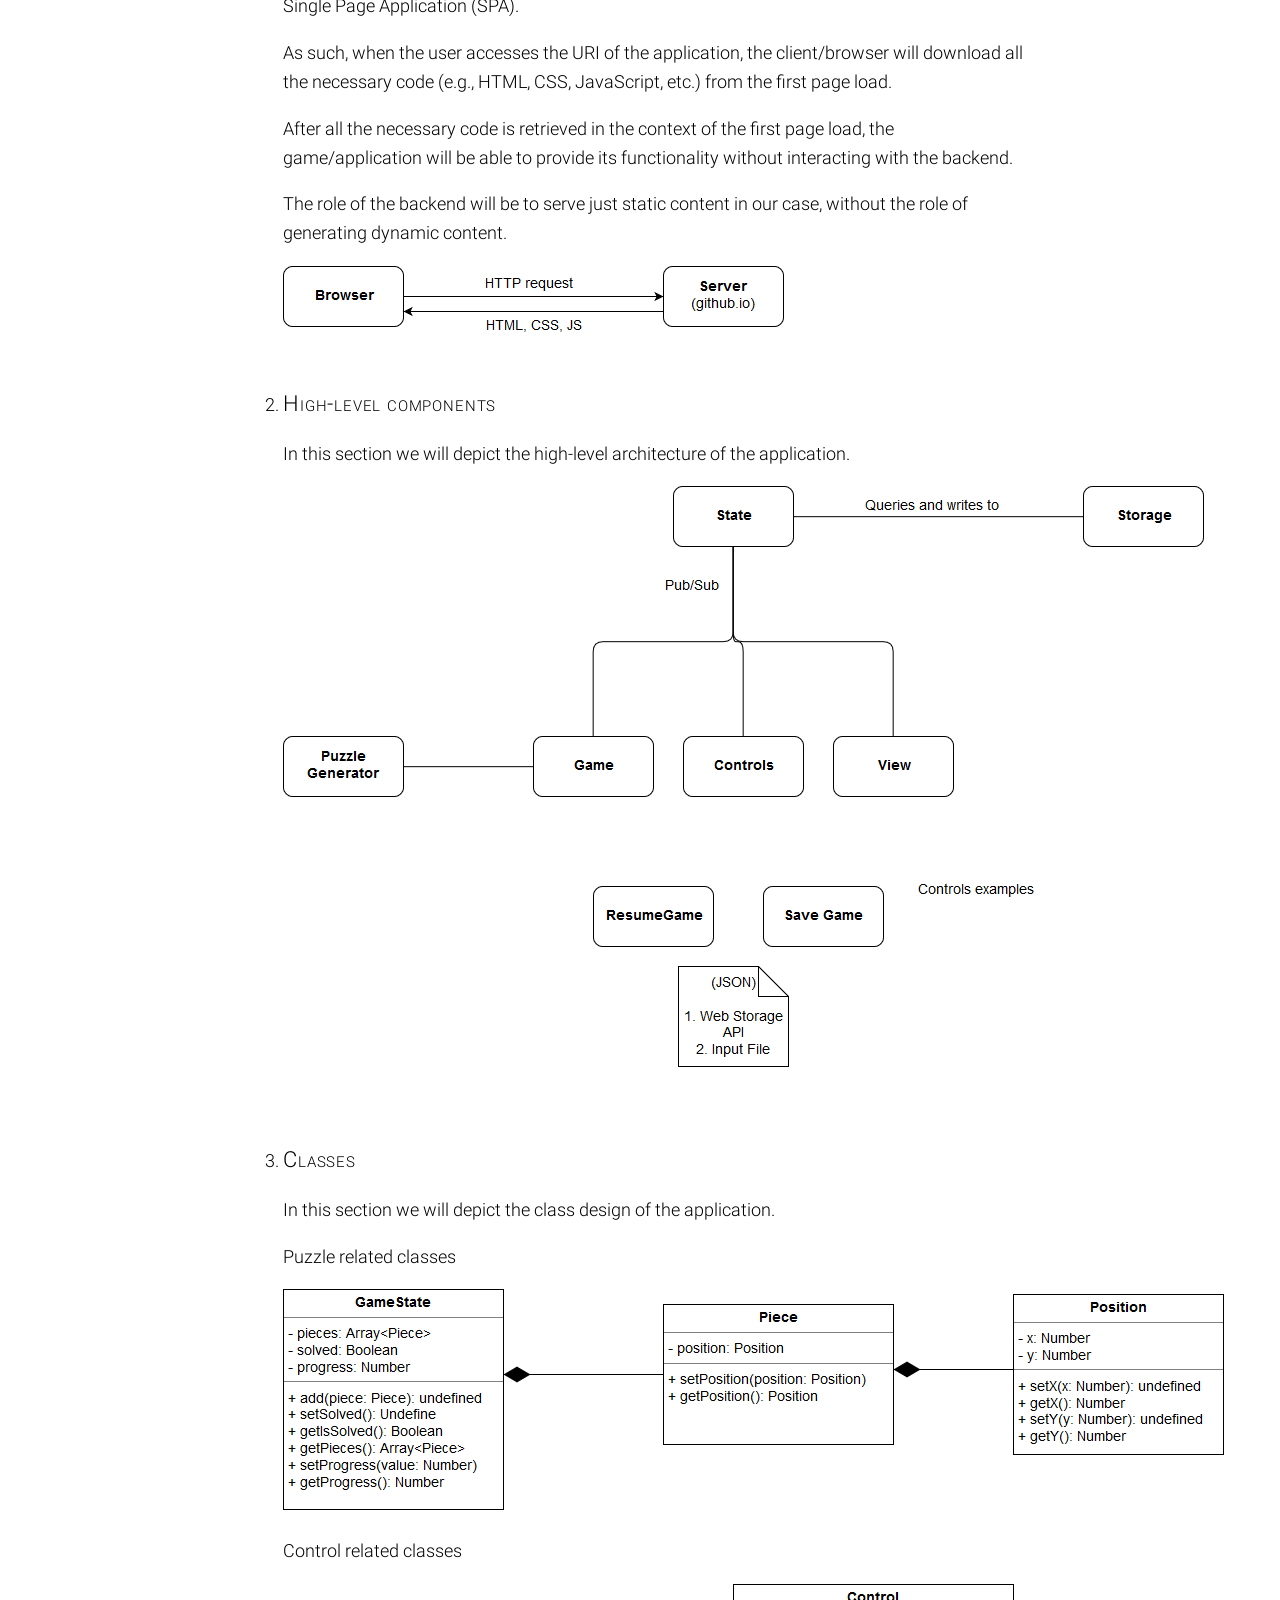
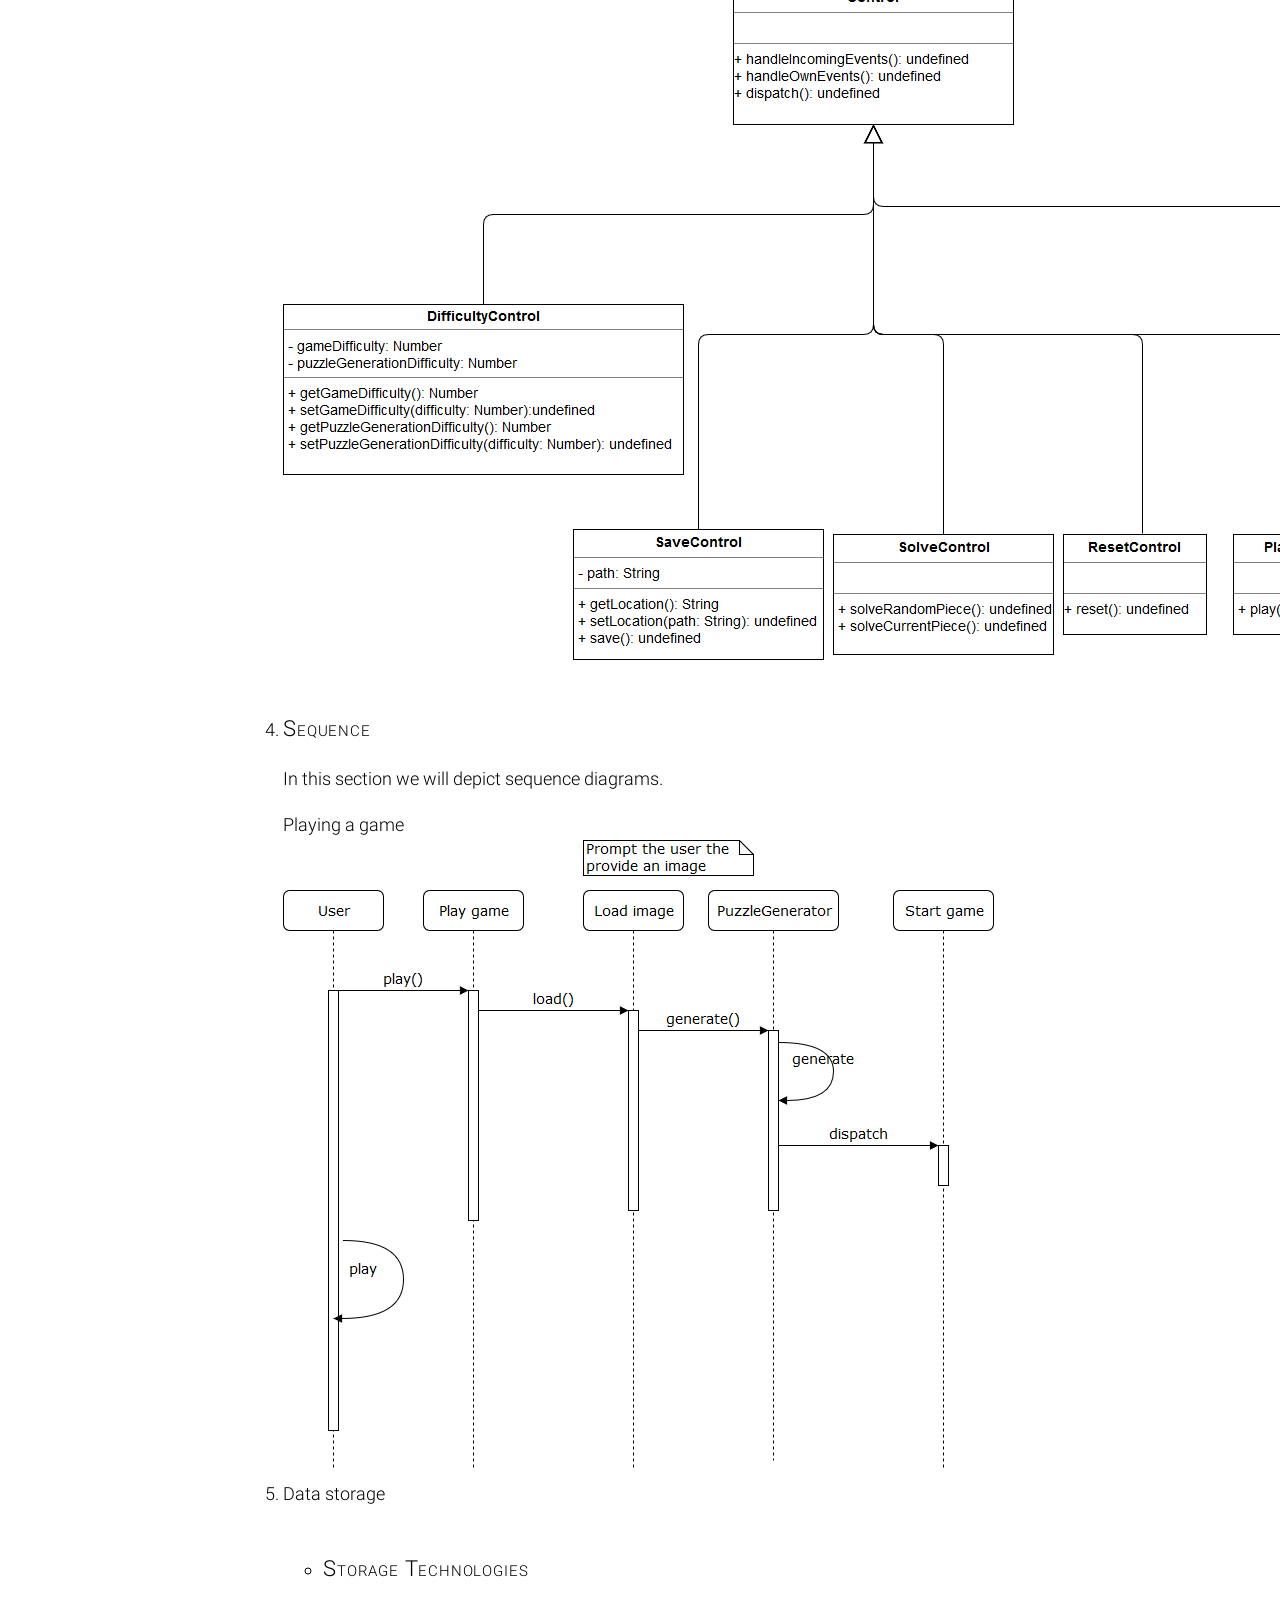
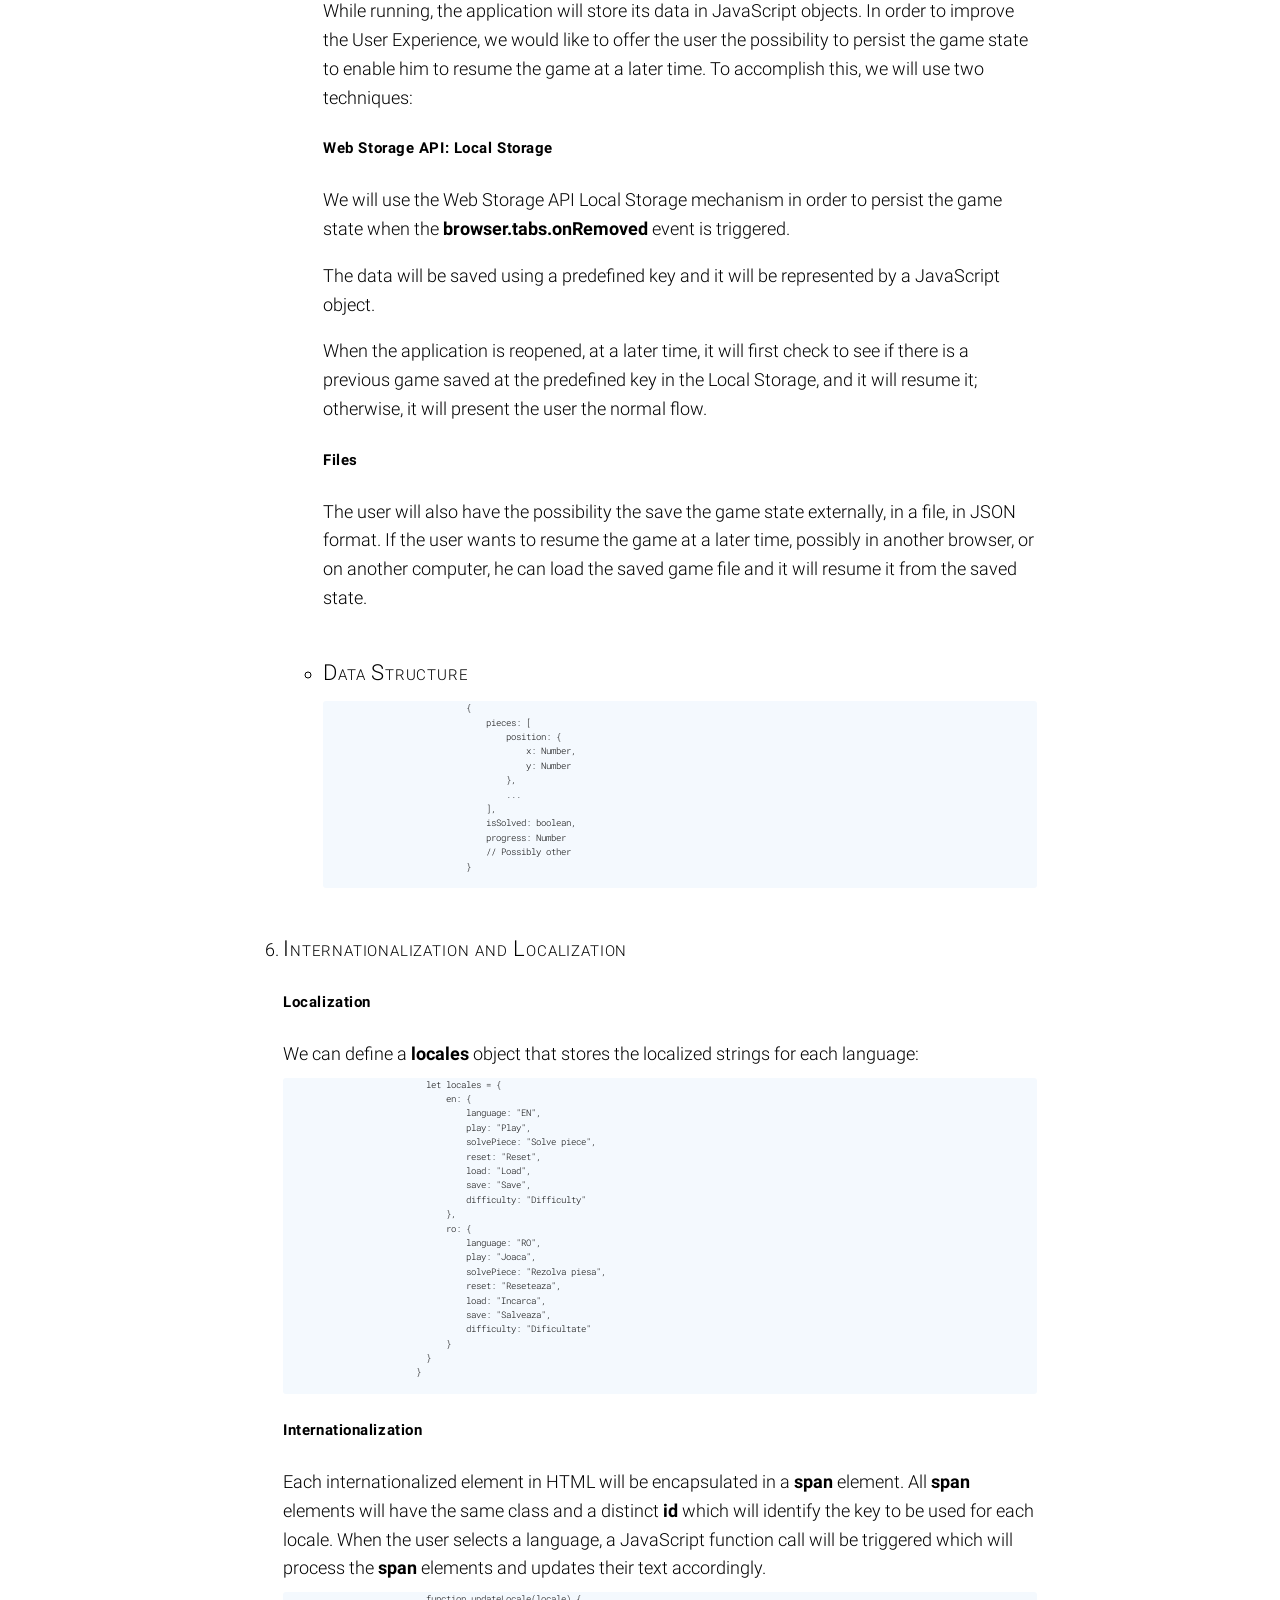
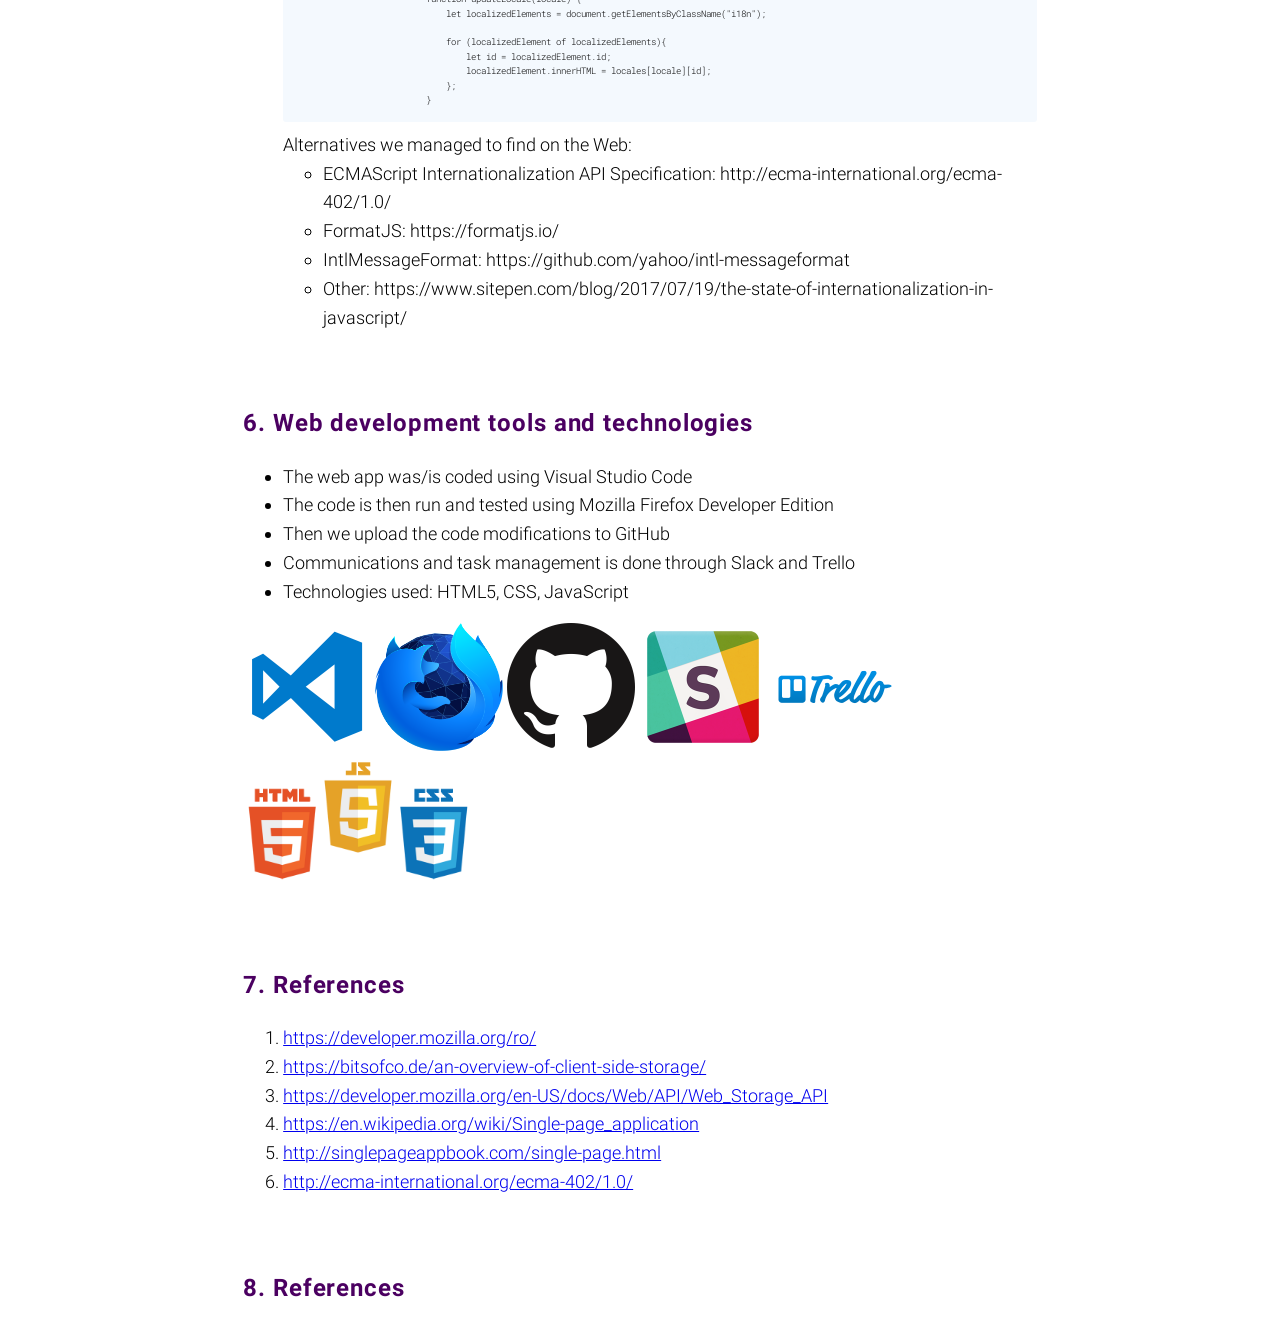
==== commit e07b5939: "Update documentation" ====
--- a/docs/index.html
+++ b/docs/index.html
@@ -209,8 +209,8 @@
                 
                         In order to improve the User Experience, we would like 
                         to offer the user the possibility to persist the game 
-                        state in order to enable him to resume the game at a later time.
-                        In order to accomplish this, we will use two techniques:
+                        state to enable him to resume the game at a later time.
+                        To accomplish this, we will use two techniques:
                 
                         <h5>Web Storage API: Local Storage</h5>
                             We will use the Web Storage API Local Storage mechanism 
@@ -271,7 +271,6 @@
                                     load: "Load",
                                     save: "Save",
                                     difficulty: "Difficulty"
-                            
                                 },
                                 ro: {
                                     language: "RO",
@@ -351,22 +350,22 @@
         <h2>References</h2>
         <ol>
             <li itemscope itemtype="https://schema.org/URL" style="font-size:large;">
-                https://developer.mozilla.org/ro/
-            </li>
-            <li itemscope itemtype="https://schema.org/URL" style="font-size:large;">
-                https://bitsofco.de/an-overview-of-client-side-storage/
-            </li>
-            <li itemscope itemtype="https://schema.org/URL" style="font-size:large;">
-                https://developer.mozilla.org/en-US/docs/Web/API/Web_Storage_API
-            </li>
-            <li itemscope itemtype="https://schema.org/URL" style="font-size:large;">
-                https://en.wikipedia.org/wiki/Single-page_application
-            </li>
-            <li itemscope itemtype="https://schema.org/URL" style="font-size:large;">
-                http://singlepageappbook.com/single-page.html
-            </li>
-            <li itemscope itemtype="https://schema.org/URL" style="font-size:large;">
-                http://ecma-international.org/ecma-402/1.0/
+                <a href="https://developer.mozilla.org/ro/">https://developer.mozilla.org/ro/</a>
+            </li>
+            <li itemscope itemtype="https://schema.org/URL" style="font-size:large;">
+                <a href="https://bitsofco.de/an-overview-of-client-side-storage/">https://bitsofco.de/an-overview-of-client-side-storage/</a>
+            </li>
+            <li itemscope itemtype="https://schema.org/URL" style="font-size:large;">
+                <a href="https://developer.mozilla.org/en-US/docs/Web/API/Web_Storage_API">https://developer.mozilla.org/en-US/docs/Web/API/Web_Storage_API</a>
+            </li>
+            <li itemscope itemtype="https://schema.org/URL" style="font-size:large;">
+                <a href="https://en.wikipedia.org/wiki/Single-page_application">https://en.wikipedia.org/wiki/Single-page_application</a>
+            </li>
+            <li itemscope itemtype="https://schema.org/URL" style="font-size:large;">
+                <a href="http://singlepageappbook.com/single-page.html">http://singlepageappbook.com/single-page.html</a>
+            </li>
+            <li itemscope itemtype="https://schema.org/URL" style="font-size:large;">
+                <a href="http://ecma-international.org/ecma-402/1.0/">http://ecma-international.org/ecma-402/1.0/</a>
             </li>
         </ol>
     </section>
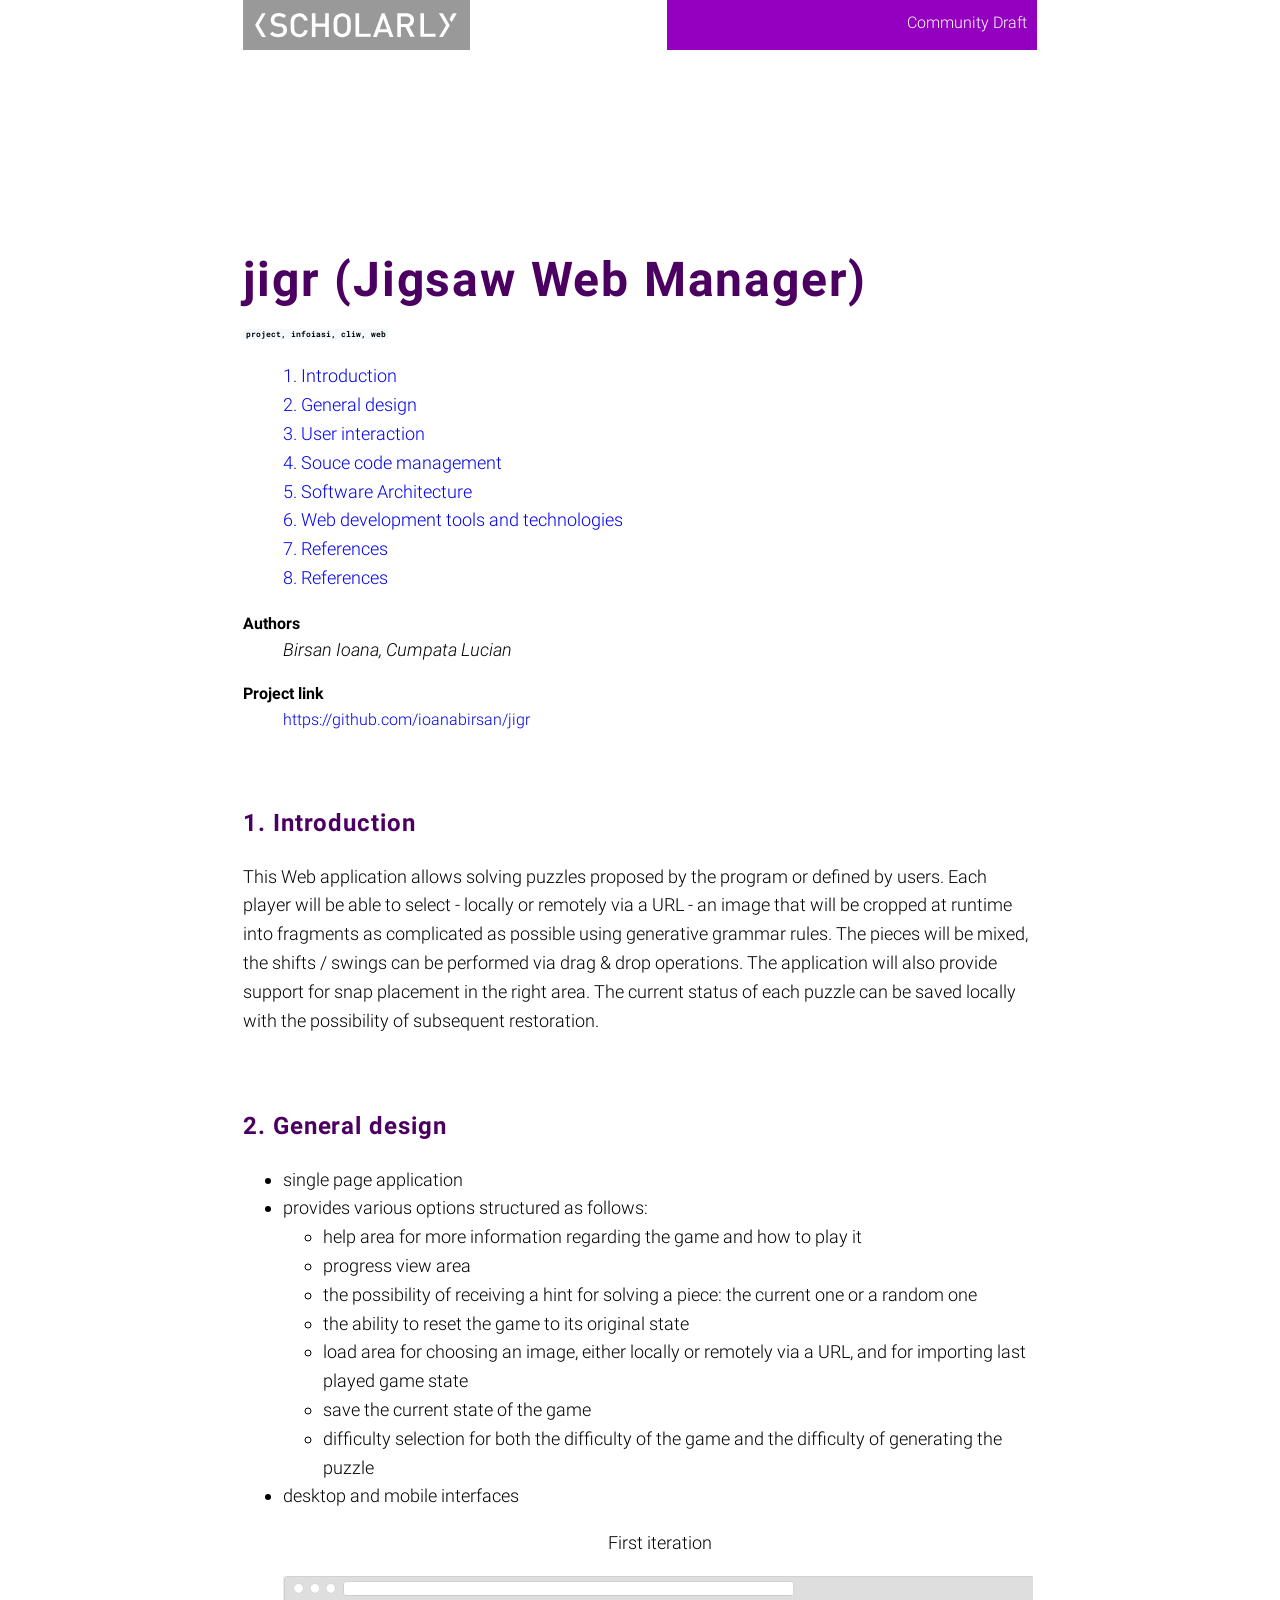
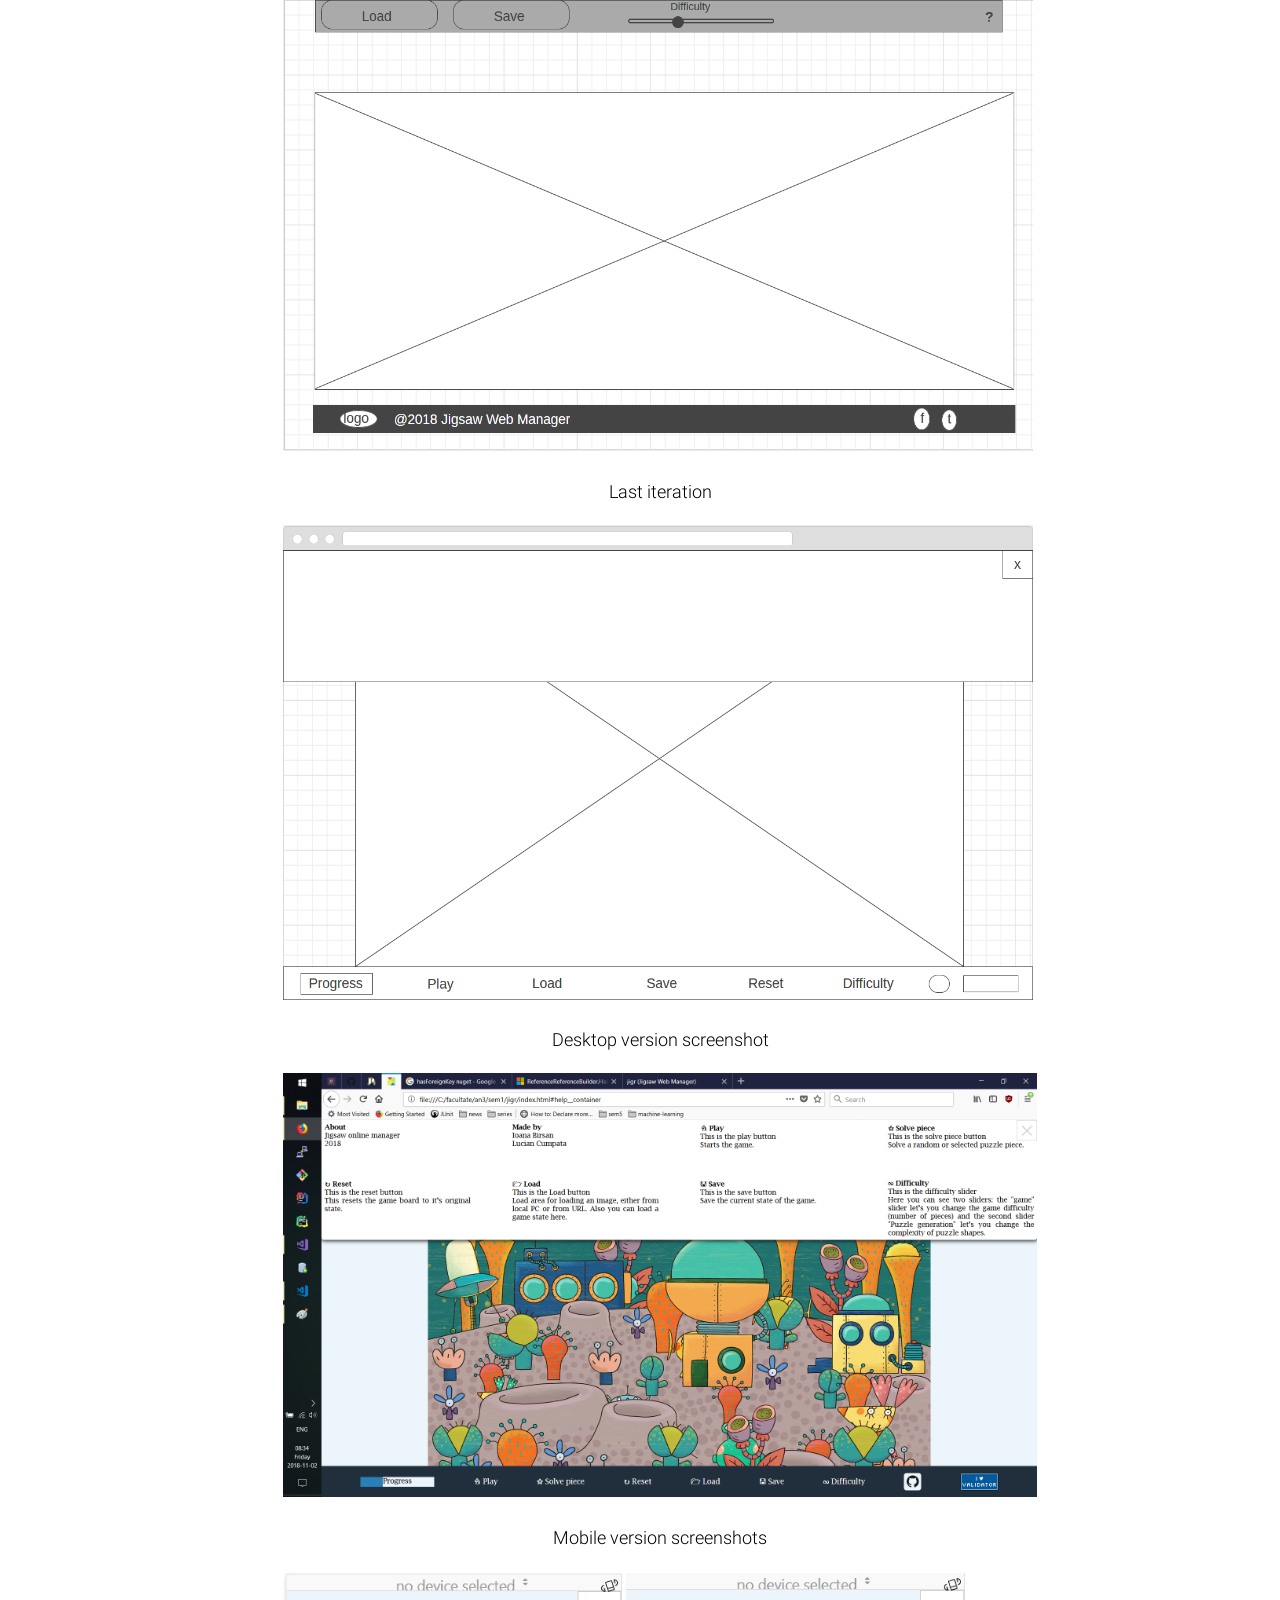
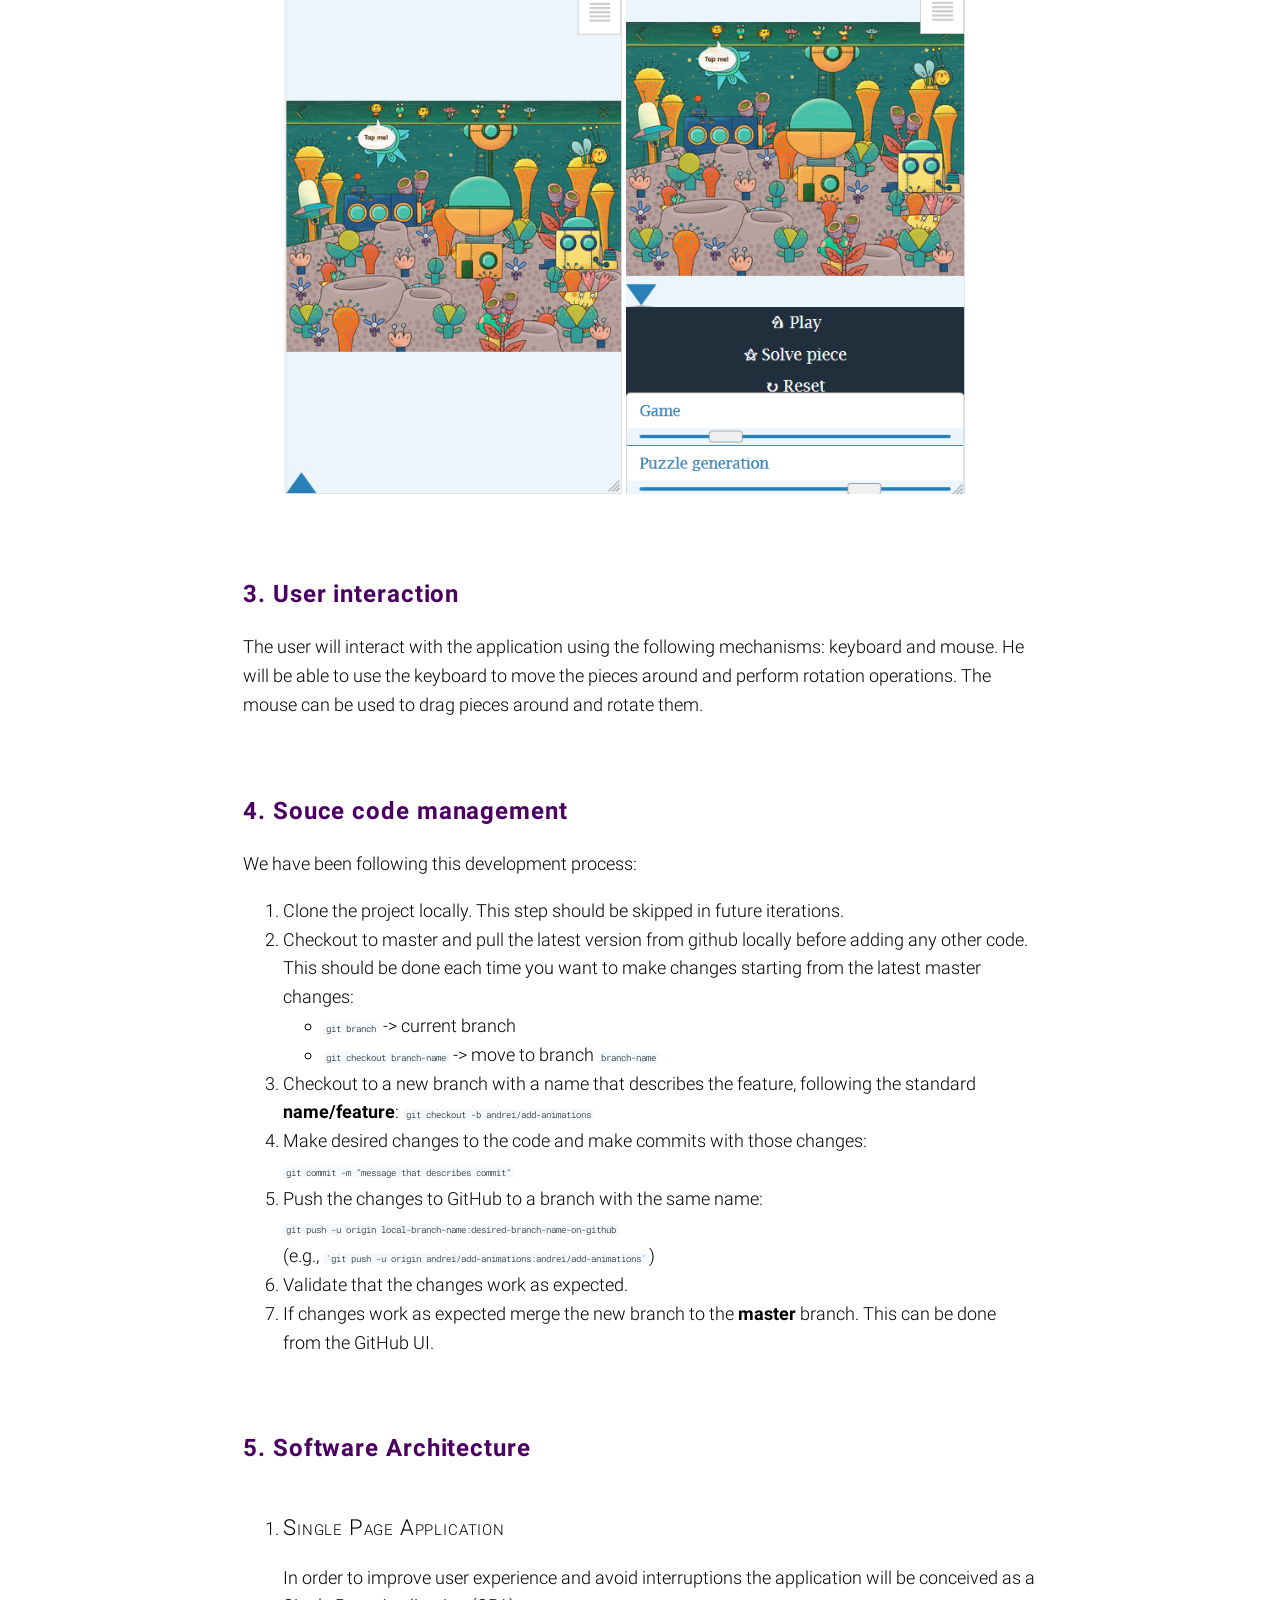
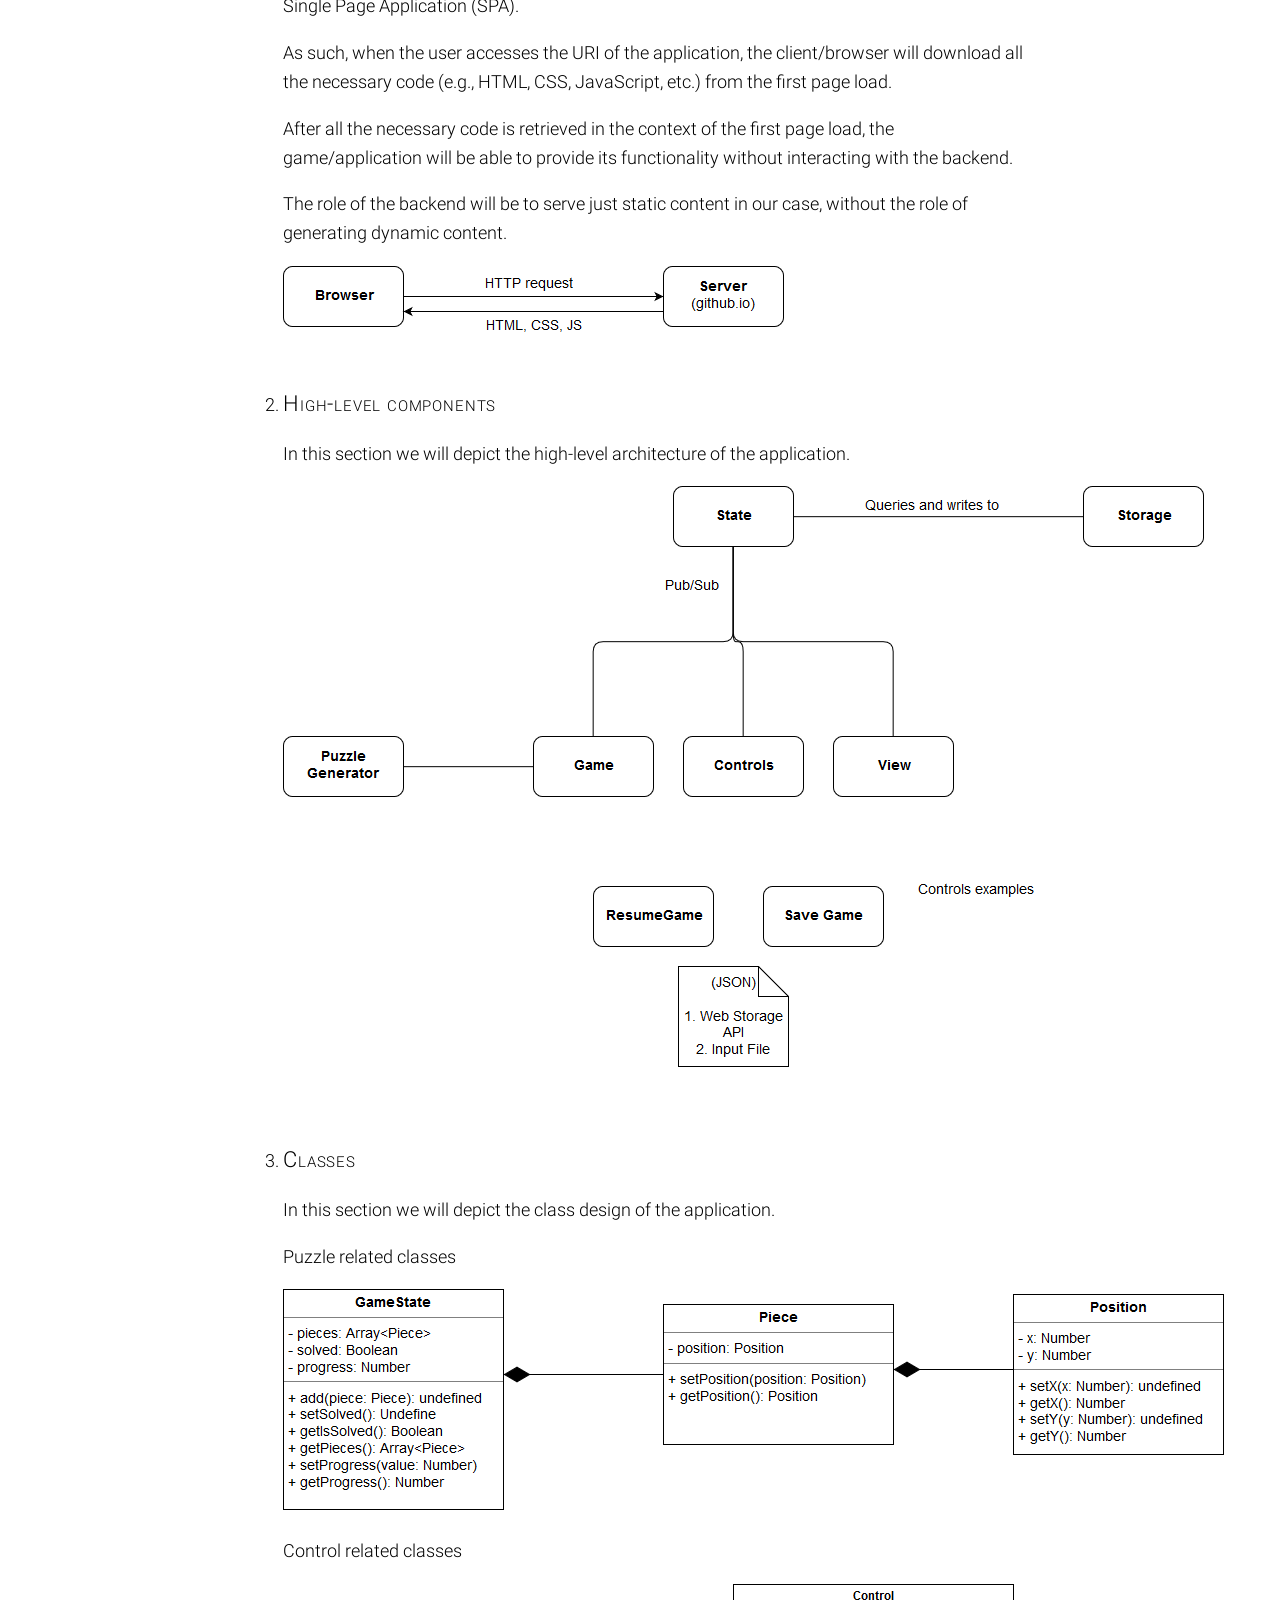
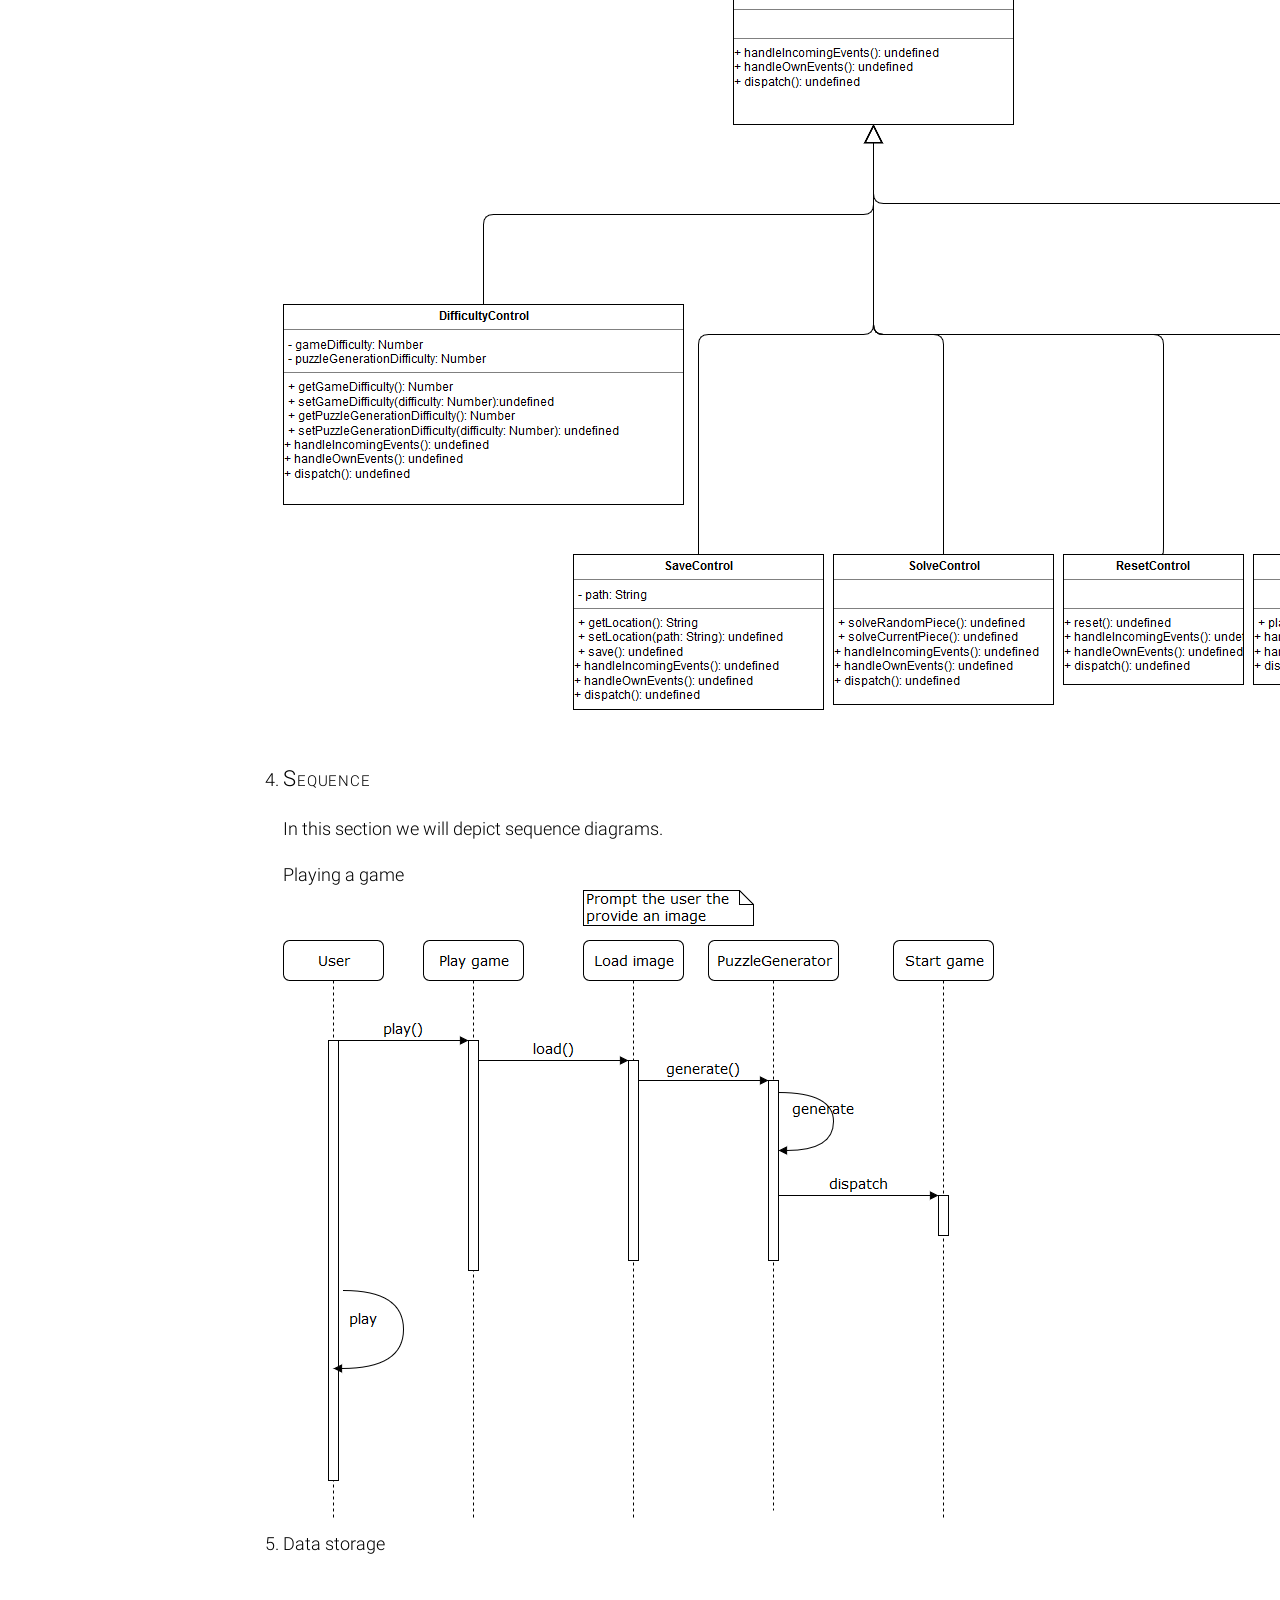
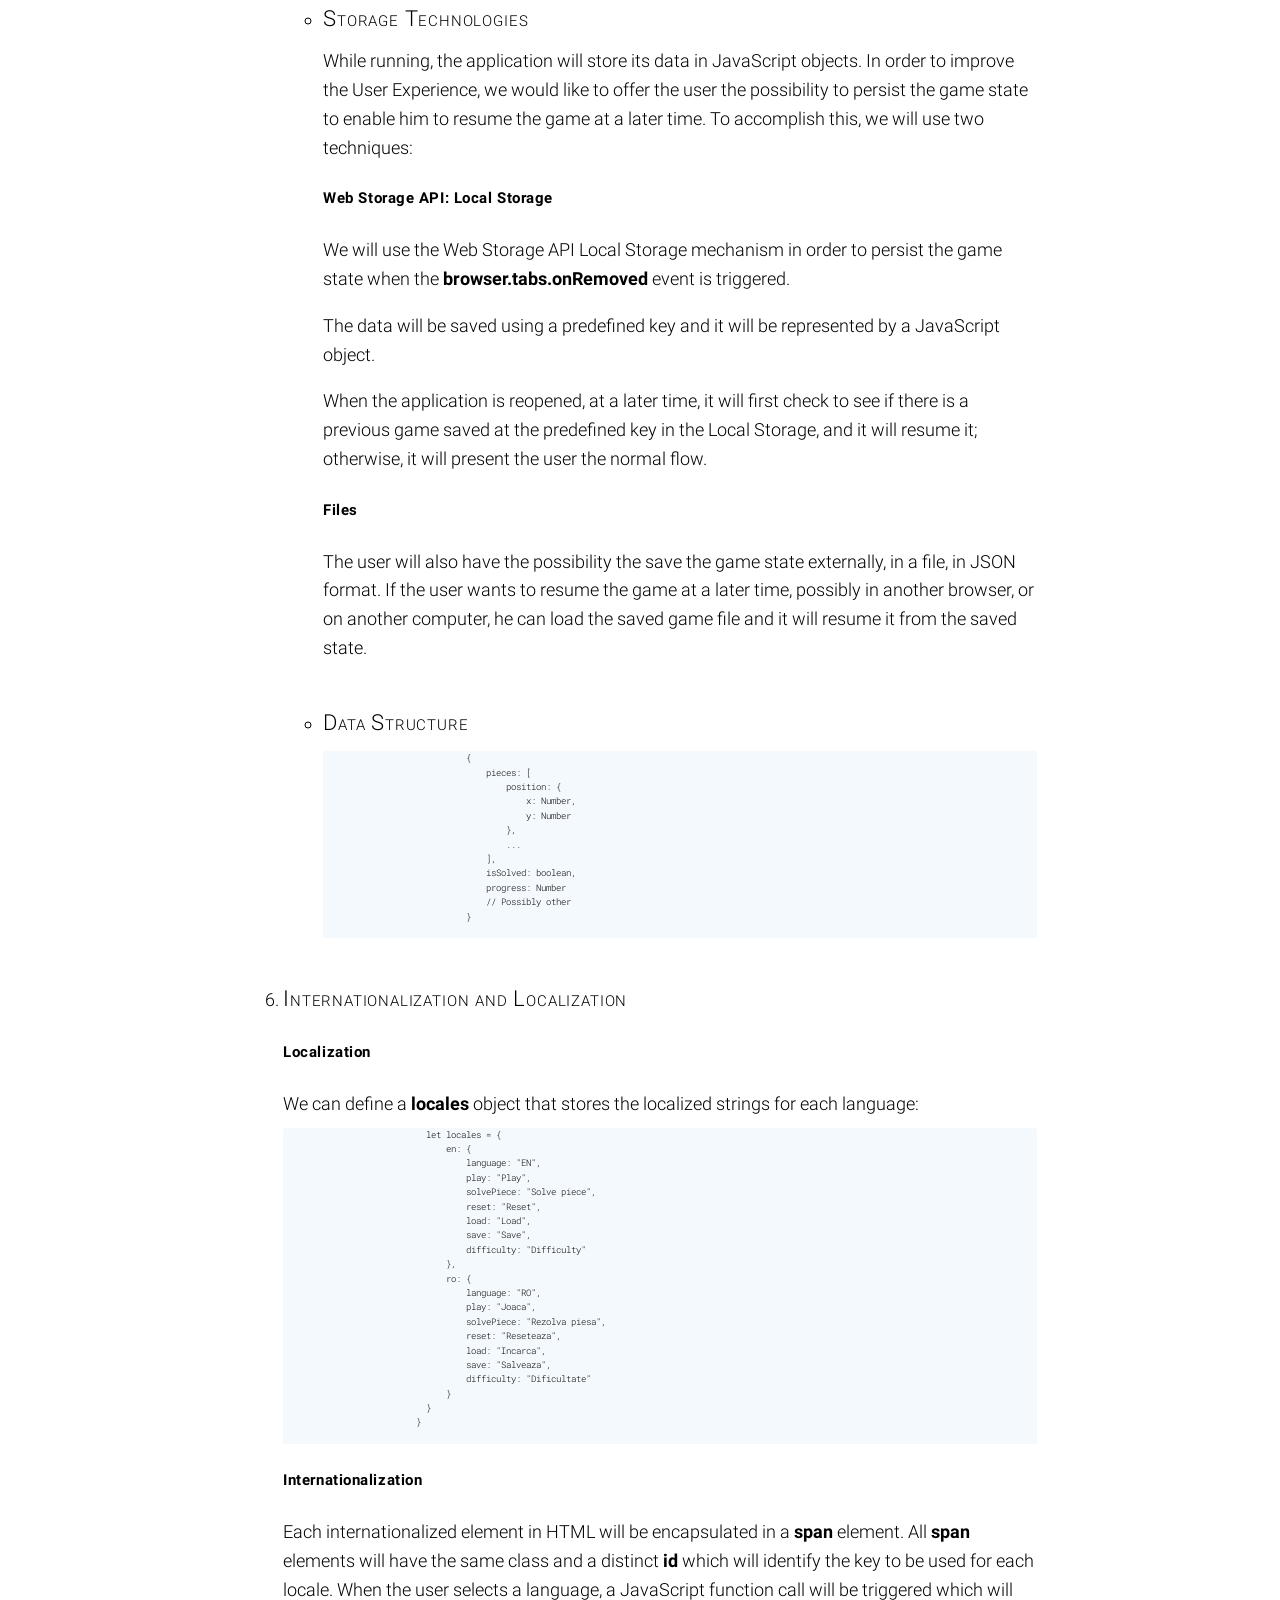
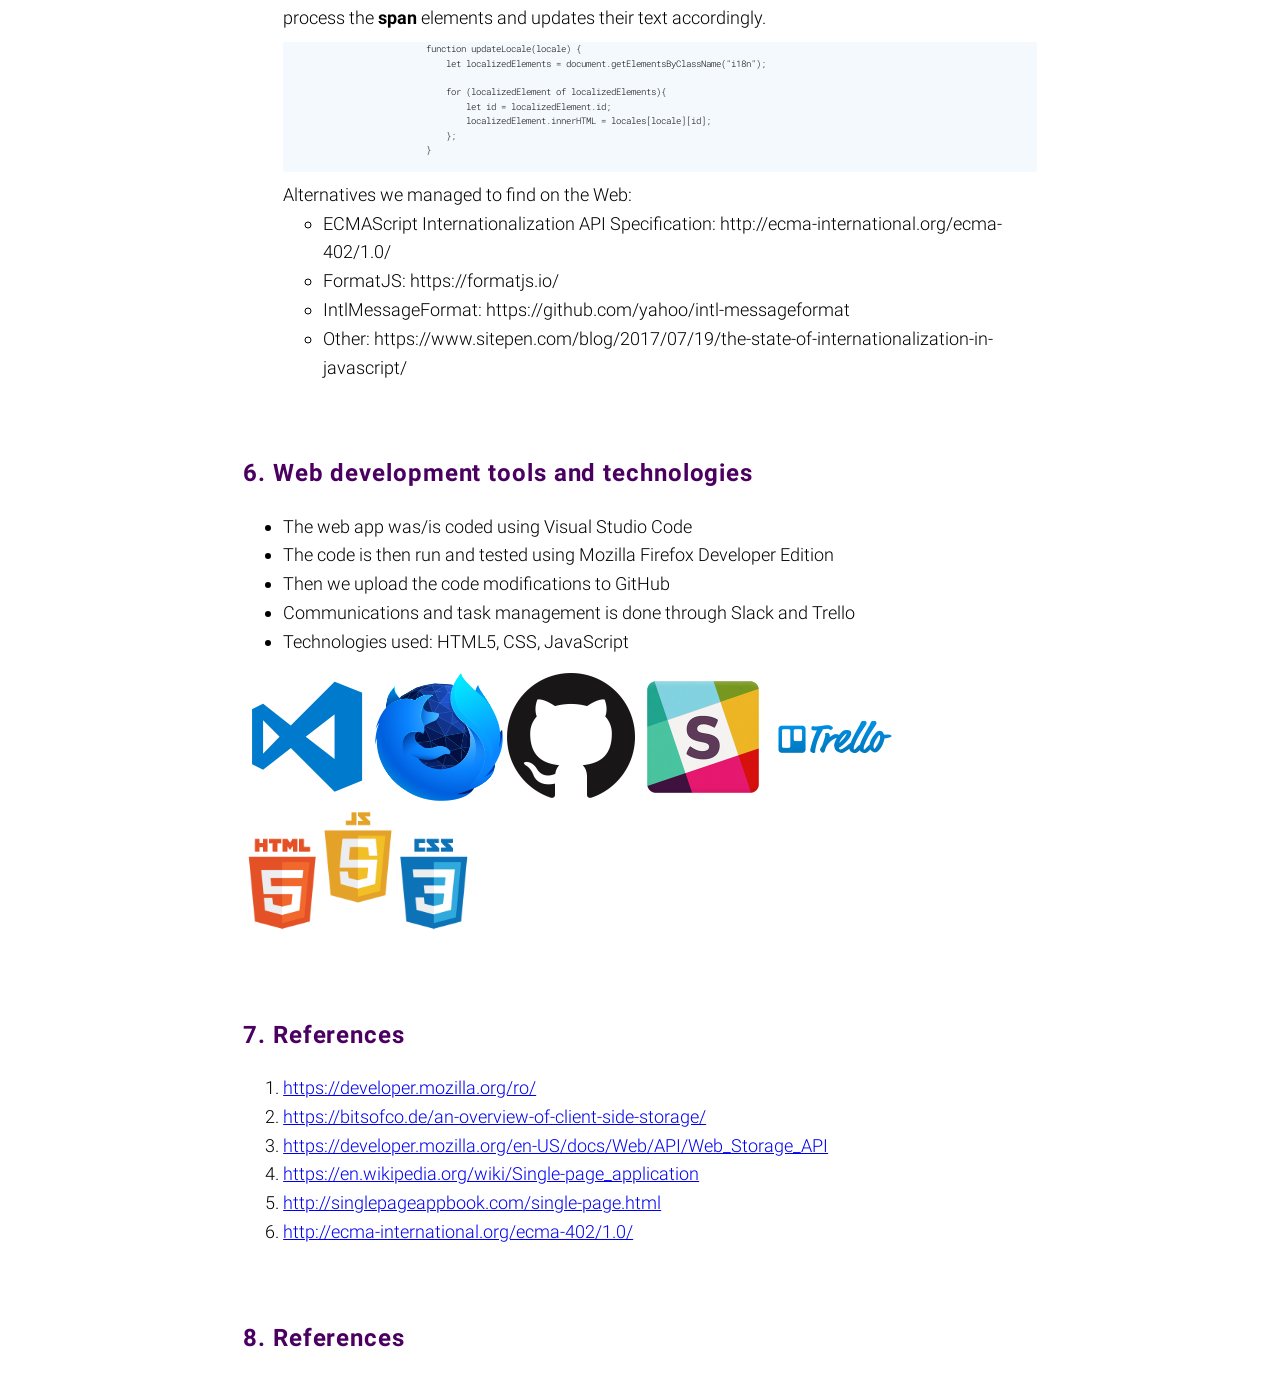
==== commit 9f54423a: "Validate scholarly report" ====
--- a/docs/index.html
+++ b/docs/index.html
@@ -15,8 +15,8 @@
     </style>
 </head>
 
-<body itemscope="itemscope" itemtype="https://schema.org/ScholarlyArticle" schema: http://schema.org"> <header
-    itemscope="itemscope" itemtype="https://schema.org/WPHeader">
+<body itemscope="itemscope" itemtype="https://schema.org/ScholarlyArticle"> 
+    <header itemscope="itemscope" itemtype="https://schema.org/WPHeader">
     <div class="banner">
         <img itemscope="itemscope" itemtype="https://schema.org/ImageObject" src="scholarly-html.svg" width="227"
             height="50" alt="Scholarly HTML logo">
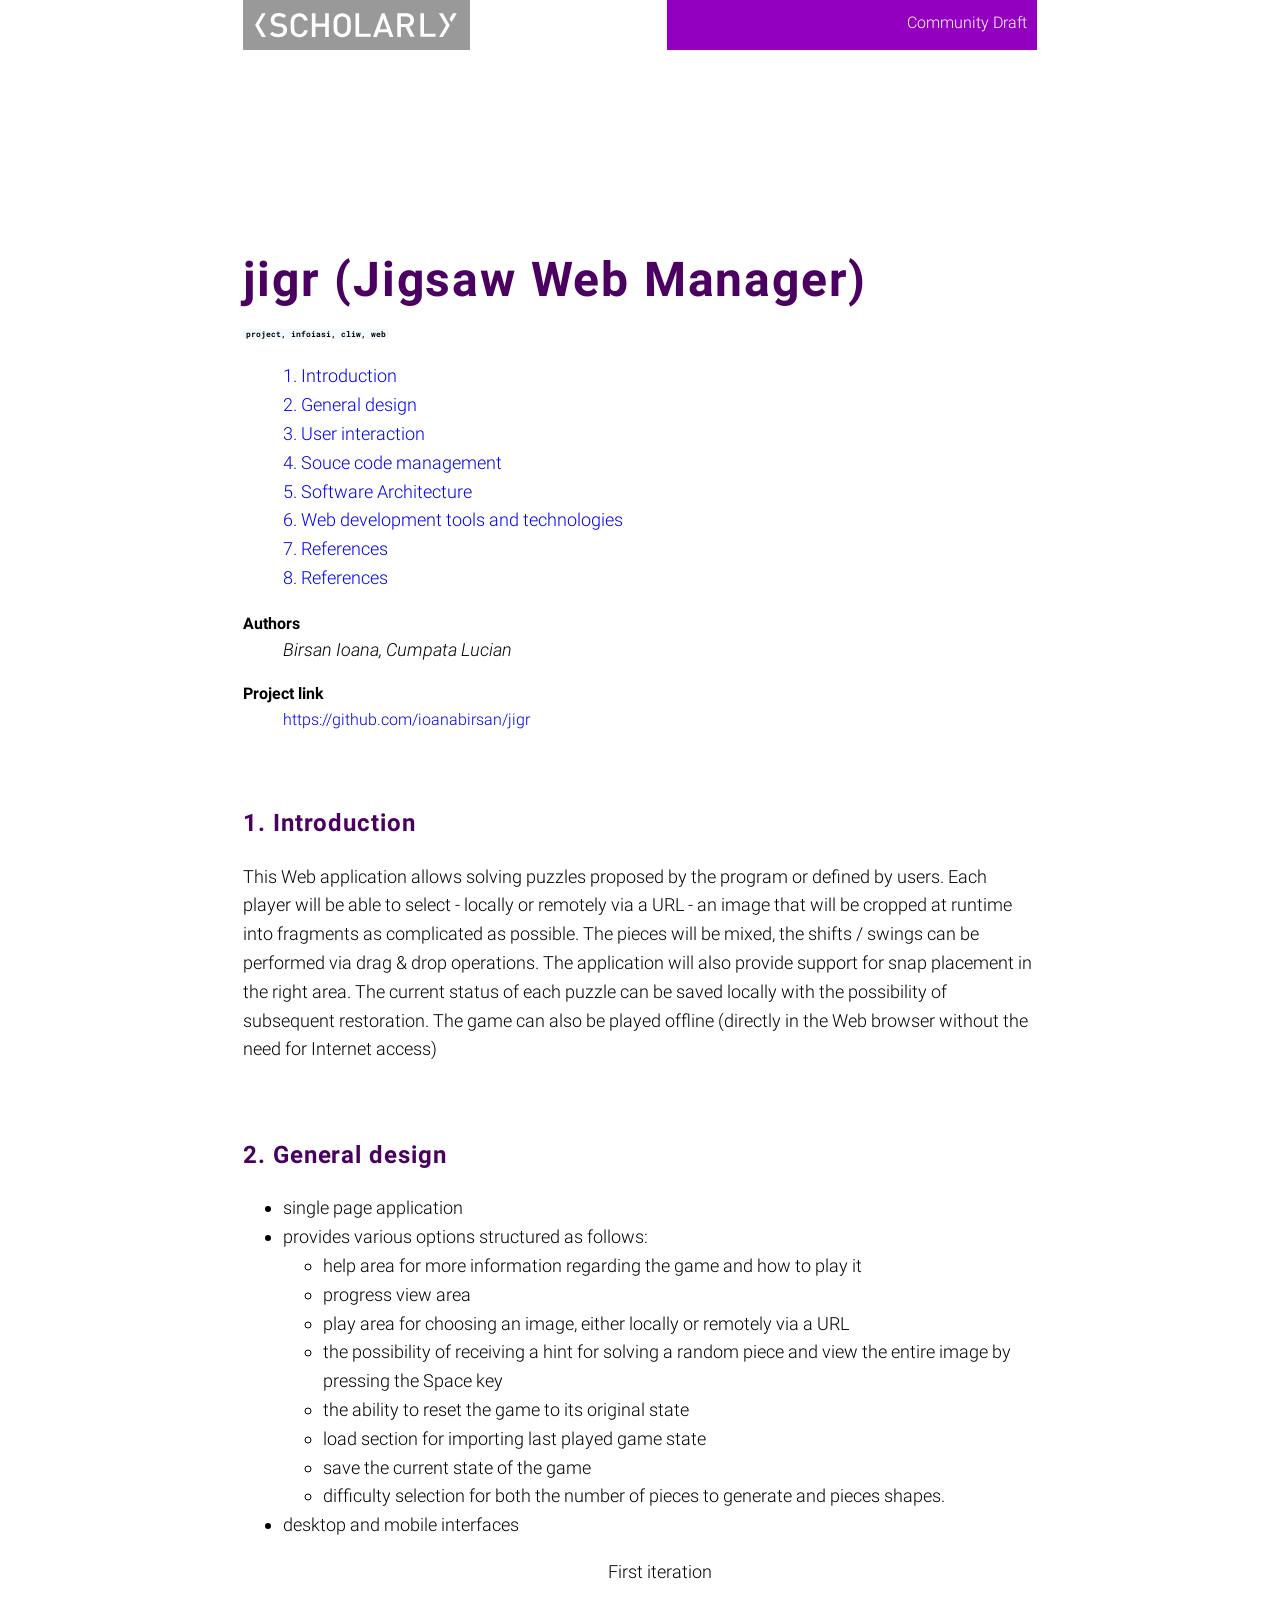
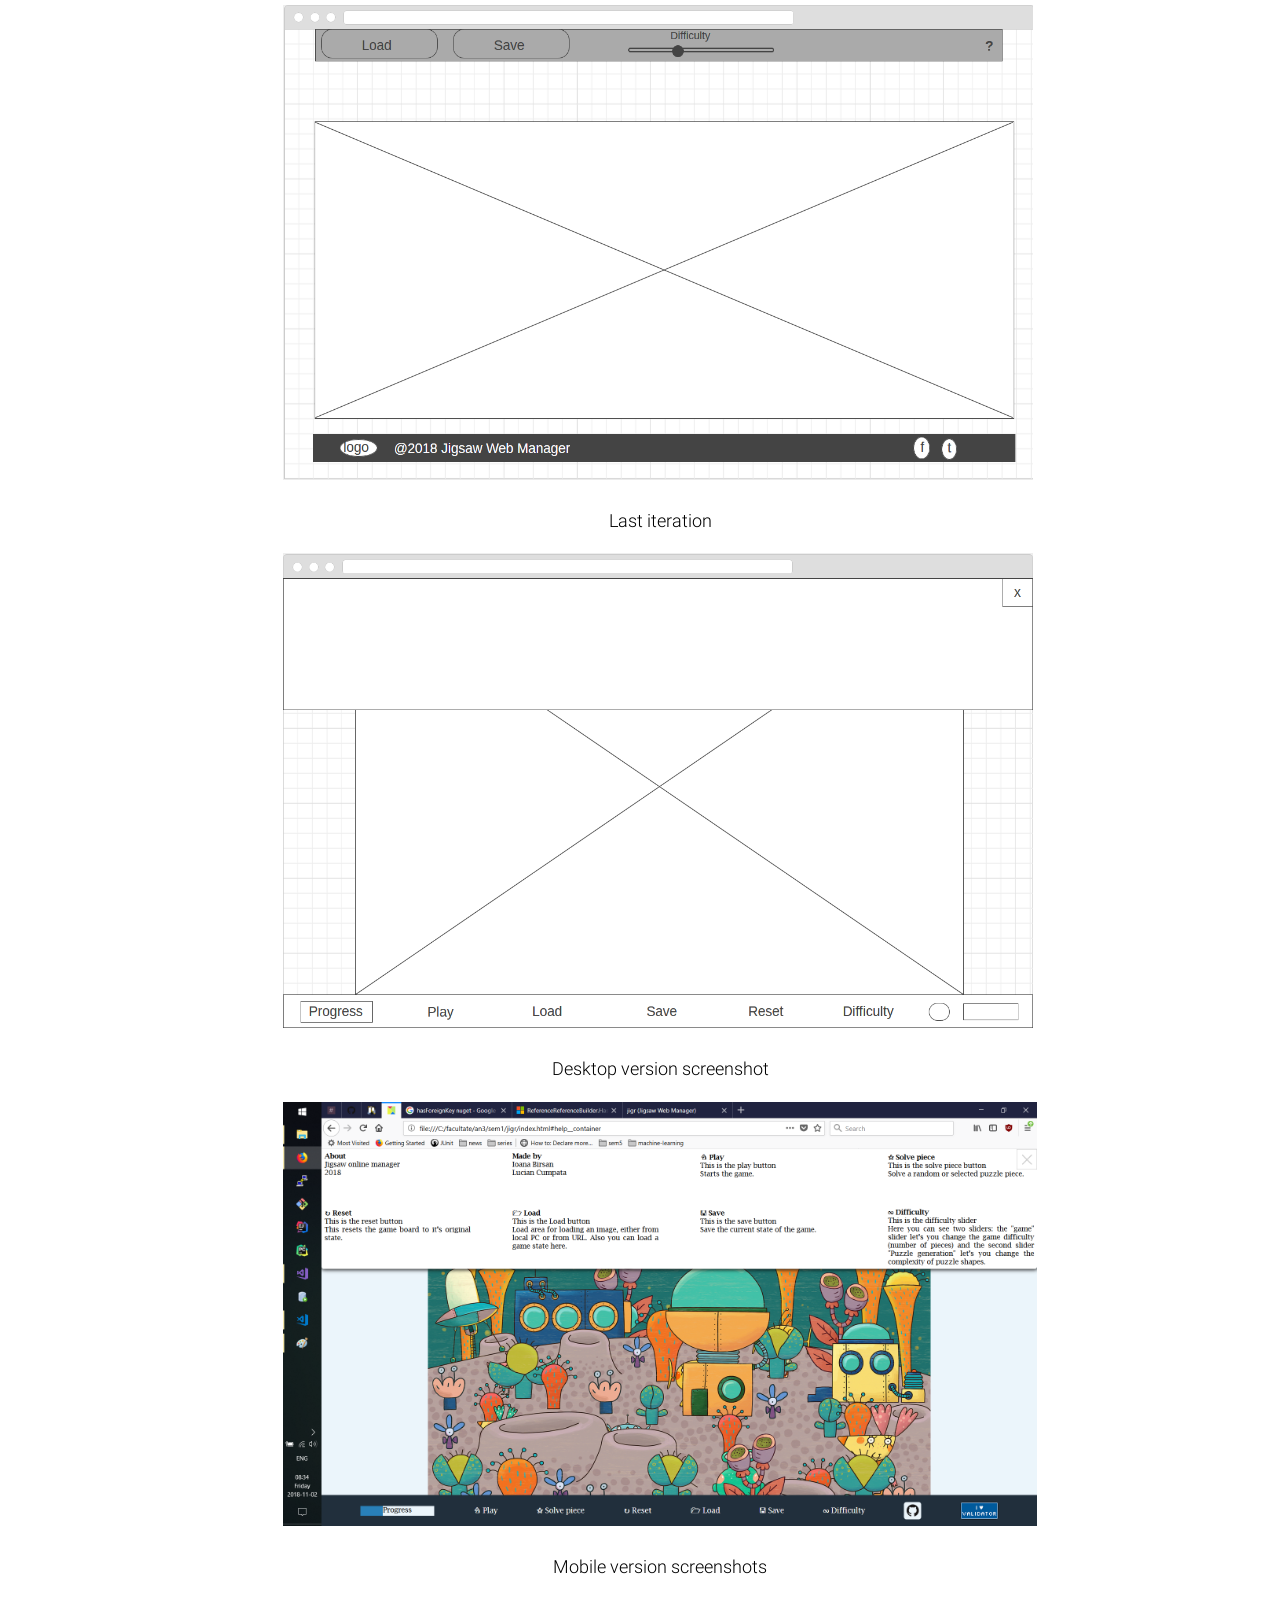
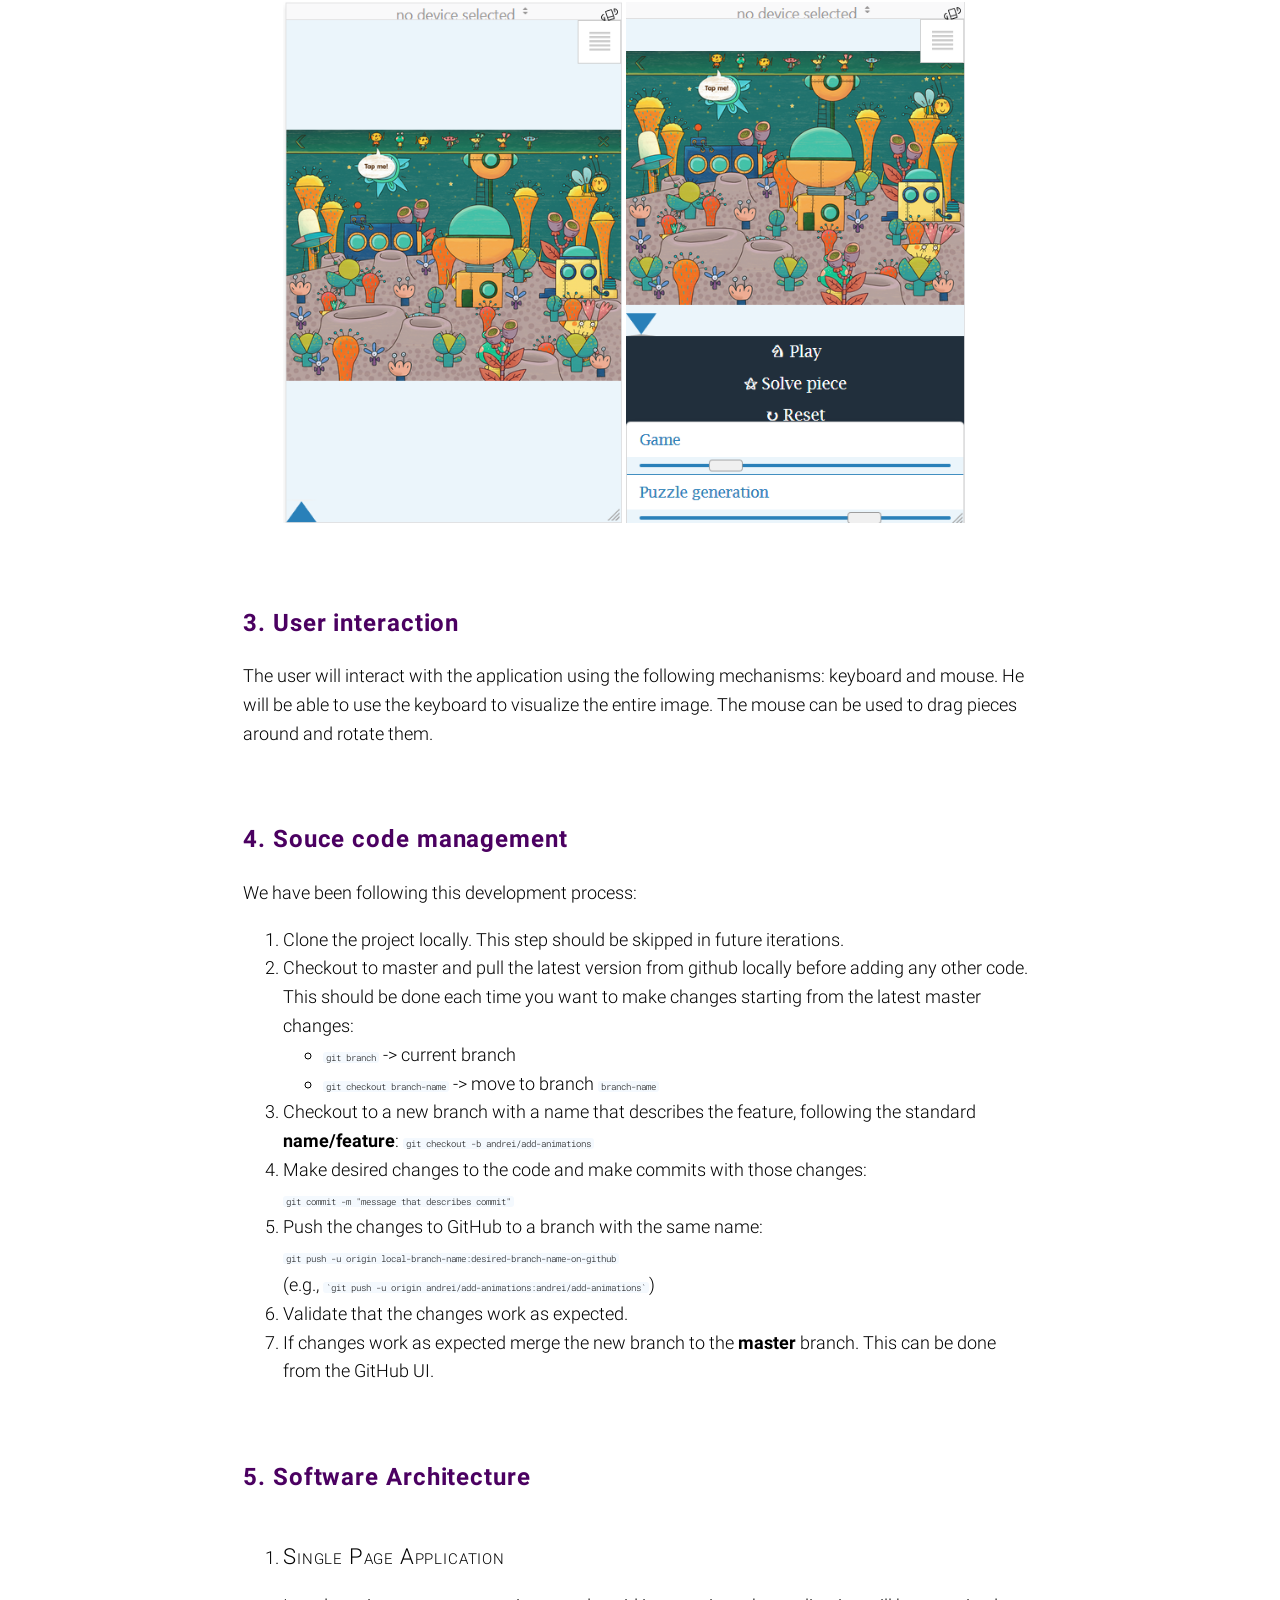
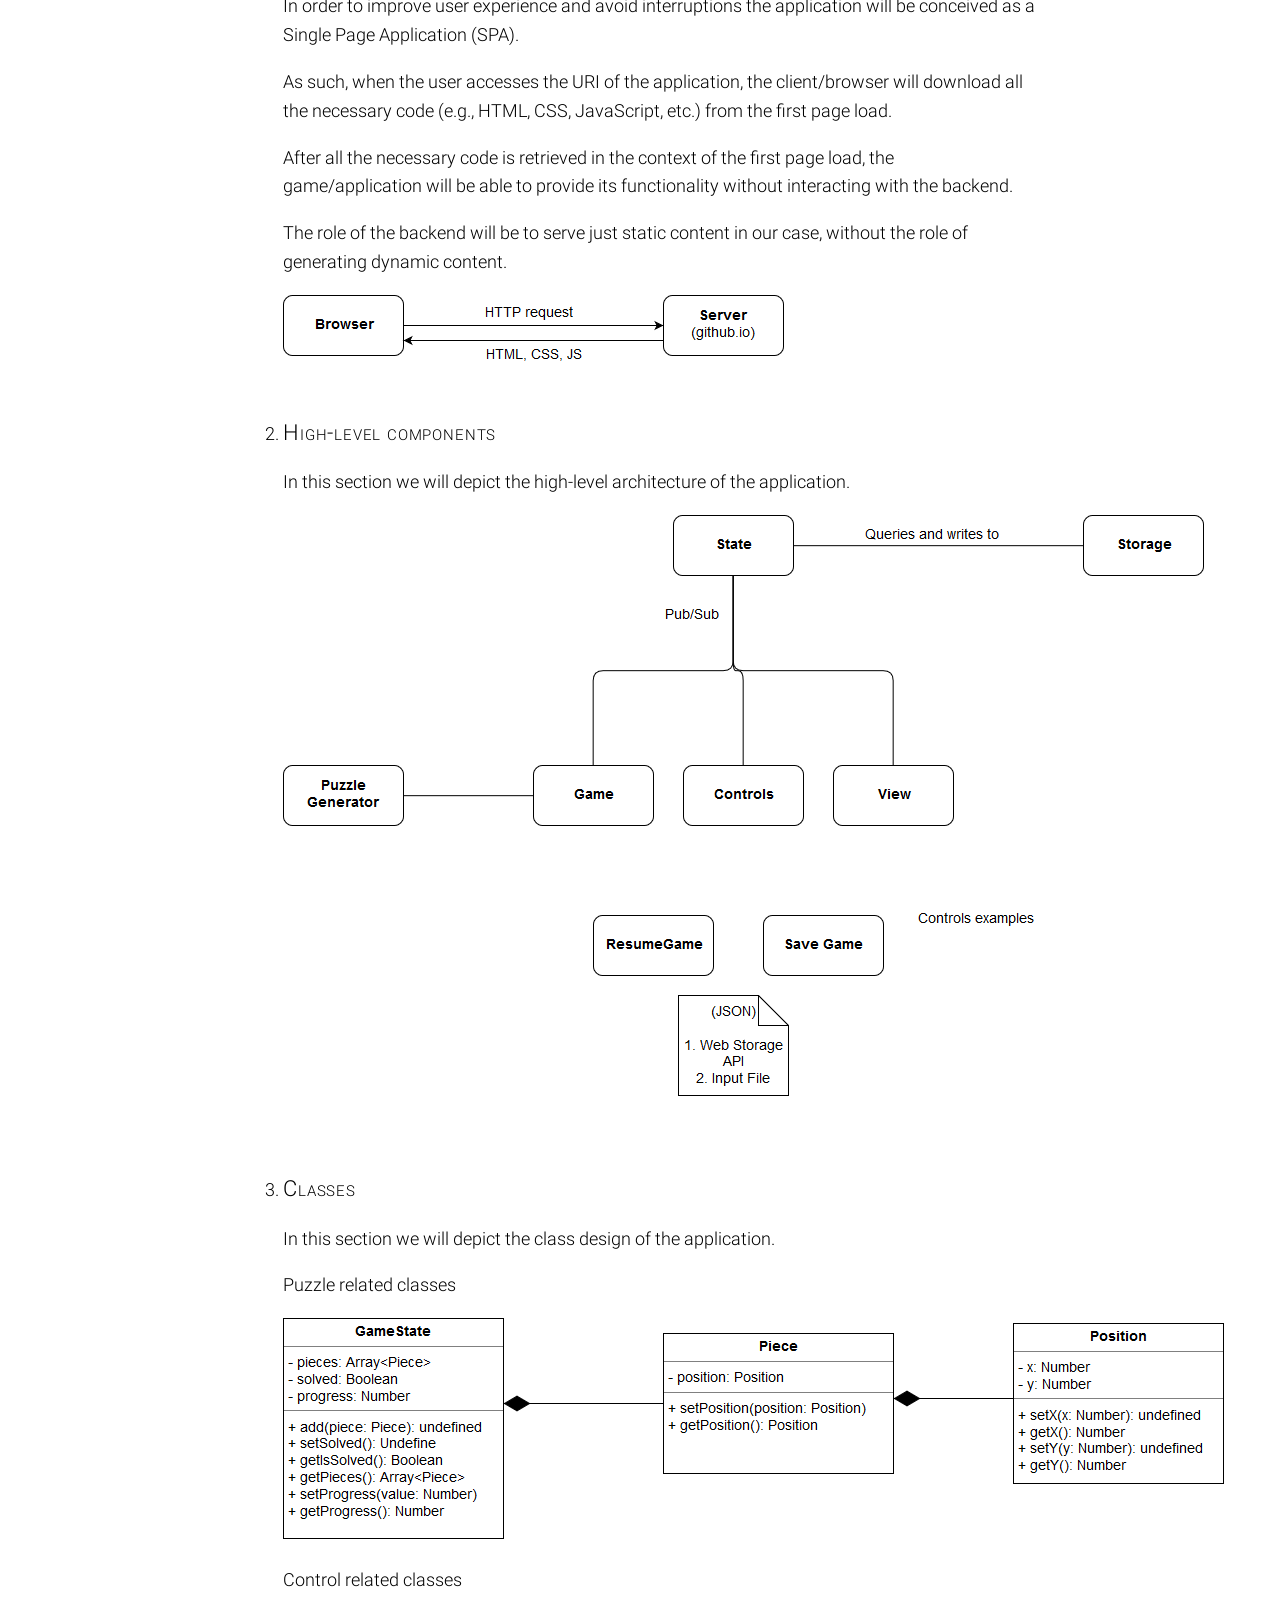
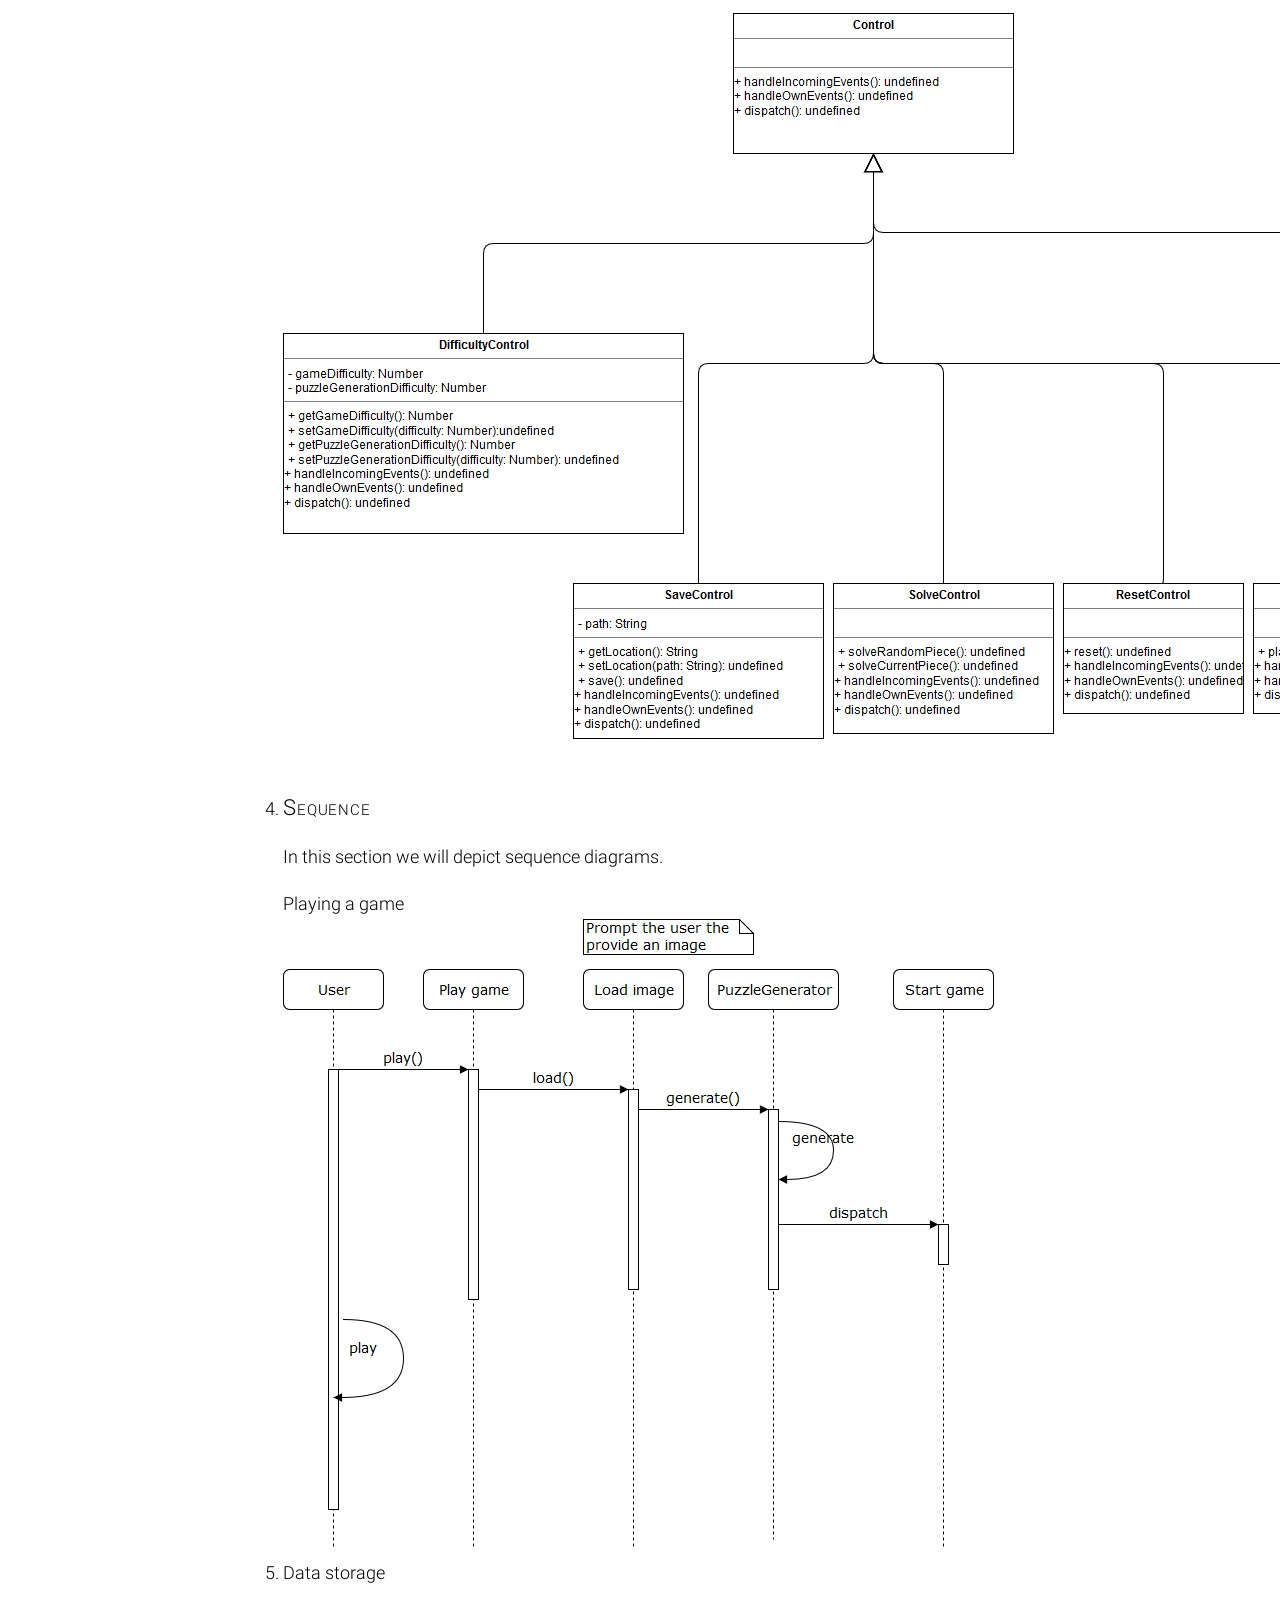
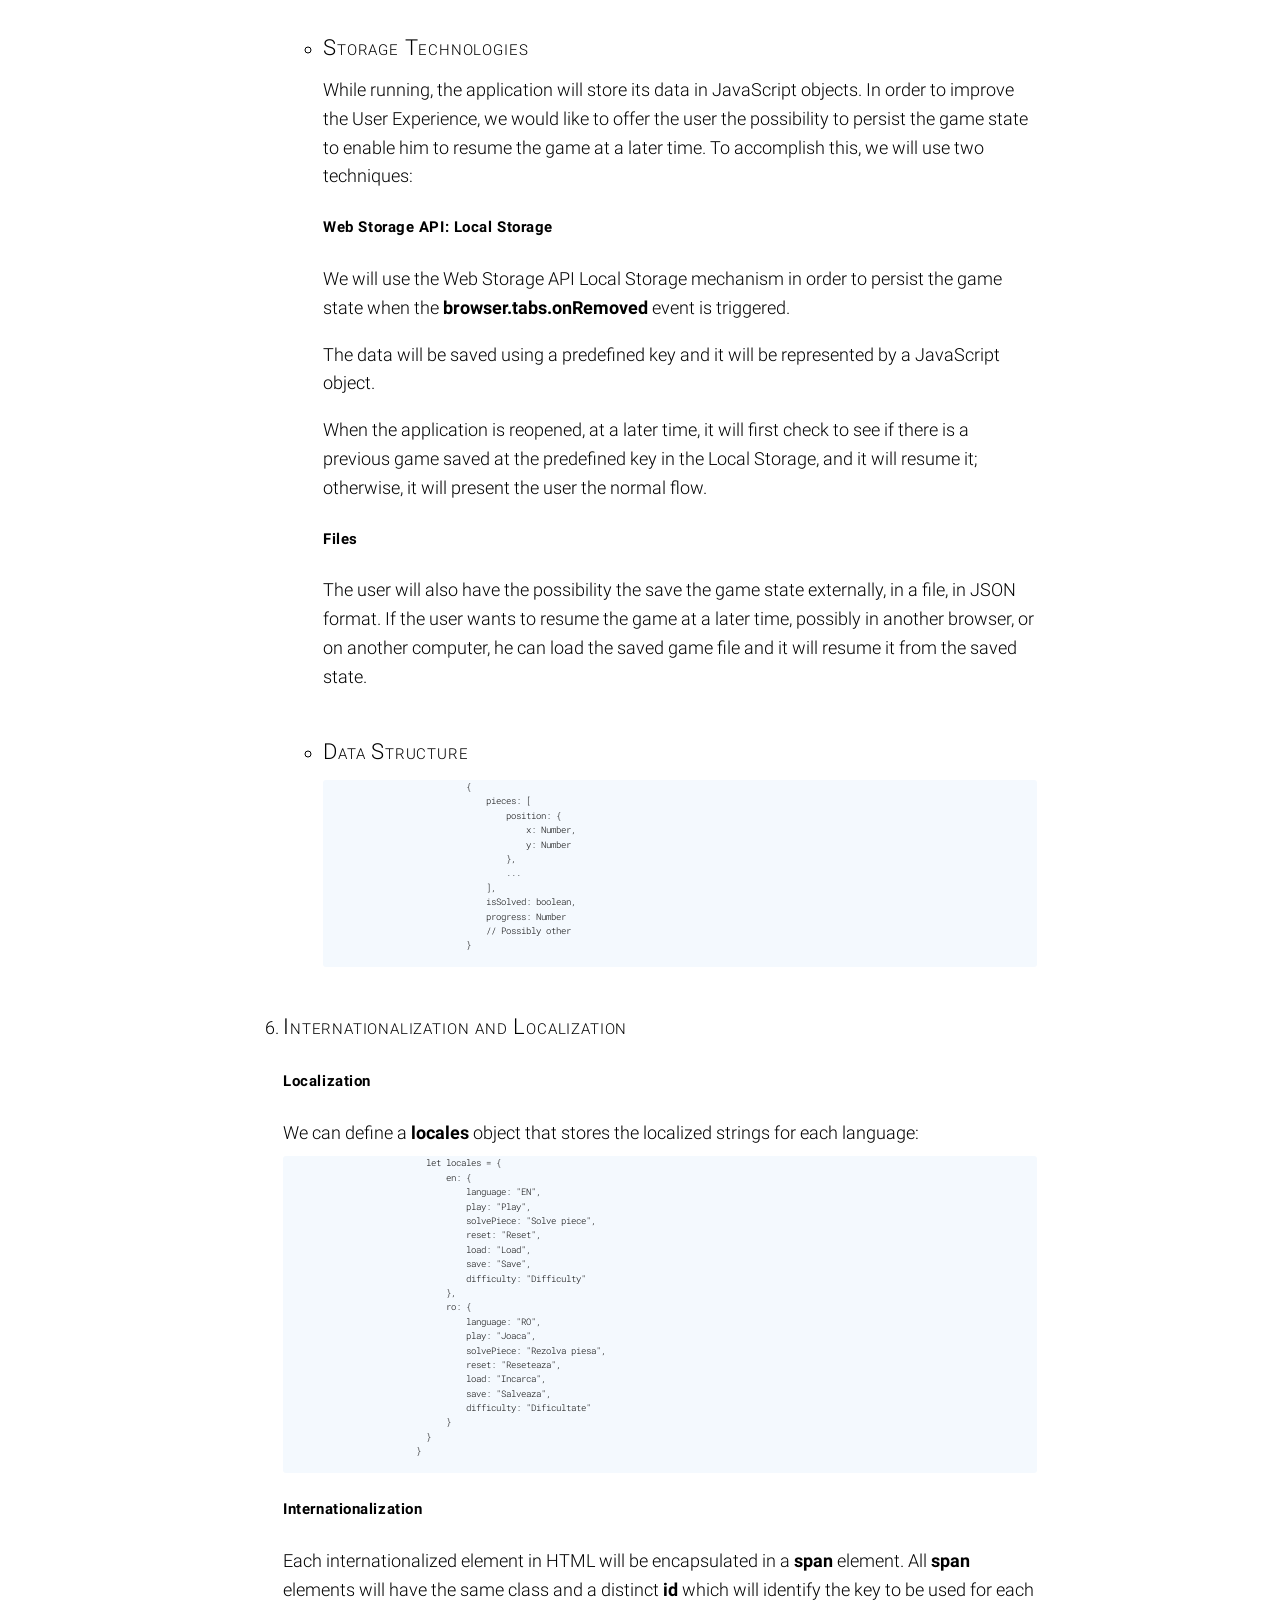
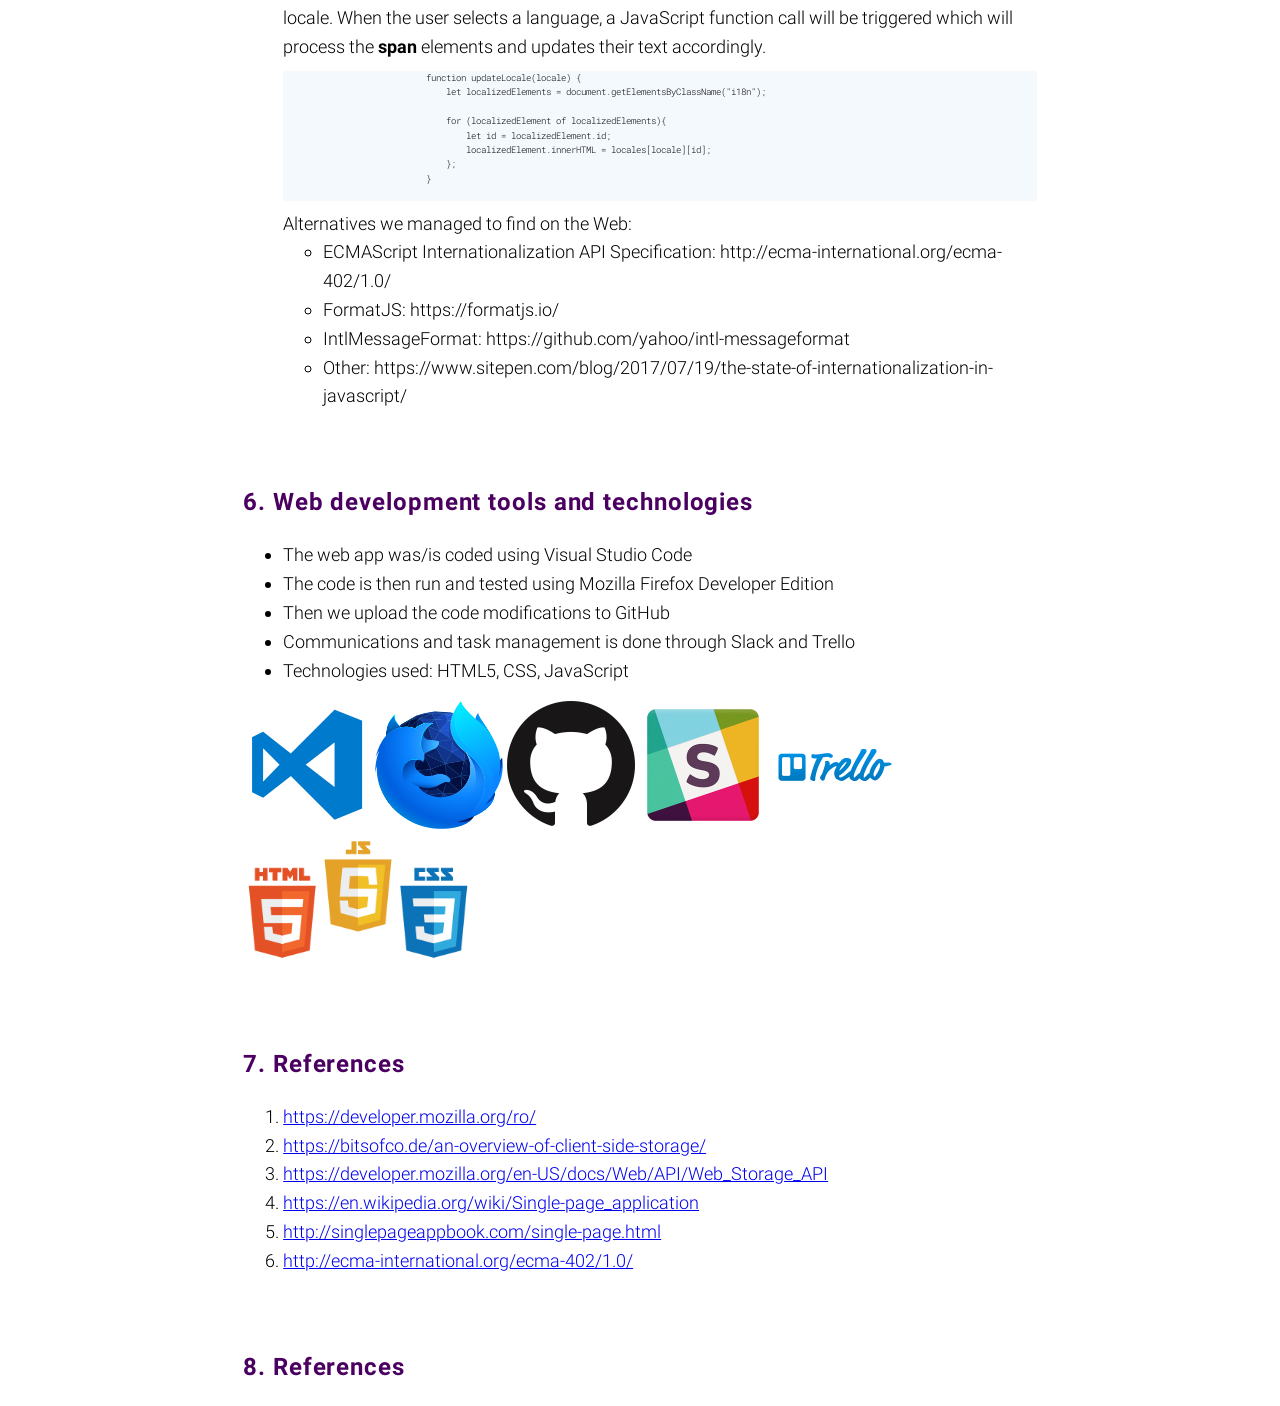
==== commit 2572ae0a: "Update documentation with user-guide" ====
--- a/docs/index.html
+++ b/docs/index.html
@@ -44,10 +44,11 @@
         <p style="font-size:large;">
             This Web application allows solving puzzles proposed by the program or defined by users.
             Each player will be able to select - locally or remotely via a URL - an image
-            that will be cropped at runtime into fragments as complicated as possible using generative grammar rules.
+            that will be cropped at runtime into fragments as complicated as possible.
             The pieces will be mixed, the shifts / swings can be performed via drag & drop operations.
             The application will also provide support for snap placement in the right area.
             The current status of each puzzle can be saved locally with the possibility of subsequent restoration.
+            The game can also be played offline (directly in the Web browser without the need for Internet access)
         </p>
     </section>
 
@@ -62,14 +63,12 @@
                 <ul>
                     <li style="font-size:large;">help area for more information regarding the game and how to play it</li>
                     <li style="font-size:large;">progress view area</li>
-                    <li style="font-size:large;">the possibility of receiving a hint for solving a piece: the current
-                        one or a random one</li>
+                    <li style="font-size:large;">play area for choosing an image, either locally or remotely via a URL</li>
+                    <li style="font-size:large;">the possibility of receiving a hint for solving a random piece and view the entire image by pressing the Space key</li>
                     <li style="font-size:large;">the ability to reset the game to its original state</li>
-                    <li style="font-size:large;">load area for choosing an image, either locally or remotely via a URL,
-                        and for importing last played game state</li>
+                    <li style="font-size:large;">load section for importing last played game state</li>
                     <li style="font-size:large;">save the current state of the game</li>
-                    <li style="font-size:large;">difficulty selection for both the difficulty of the game and the
-                        difficulty of generating the puzzle</li>
+                    <li style="font-size:large;">difficulty selection for both the number of pieces to generate and pieces shapes.</li>
                 </ul>
             </li>
             <li style="font-size:large;">
@@ -94,11 +93,8 @@
 
     <section id="user-interaction">
         <h2>User interaction</h2>
-        <p style="font-size:large;">The user will interact with the application using the following mechanisms:
-            keyboard and mouse.
-            He will be able to use the keyboard to move the pieces around and perform rotation operations. The mouse
-            can be used
-            to drag pieces around and rotate them.</p>
+        <p style="font-size:large;">The user will interact with the application using the following mechanisms: keyboard and mouse.
+            He will be able to use the keyboard to visualize the entire image. The mouse can be used to drag pieces around and rotate them.</p>
     </section>
 
     <section id="source-code-management">
